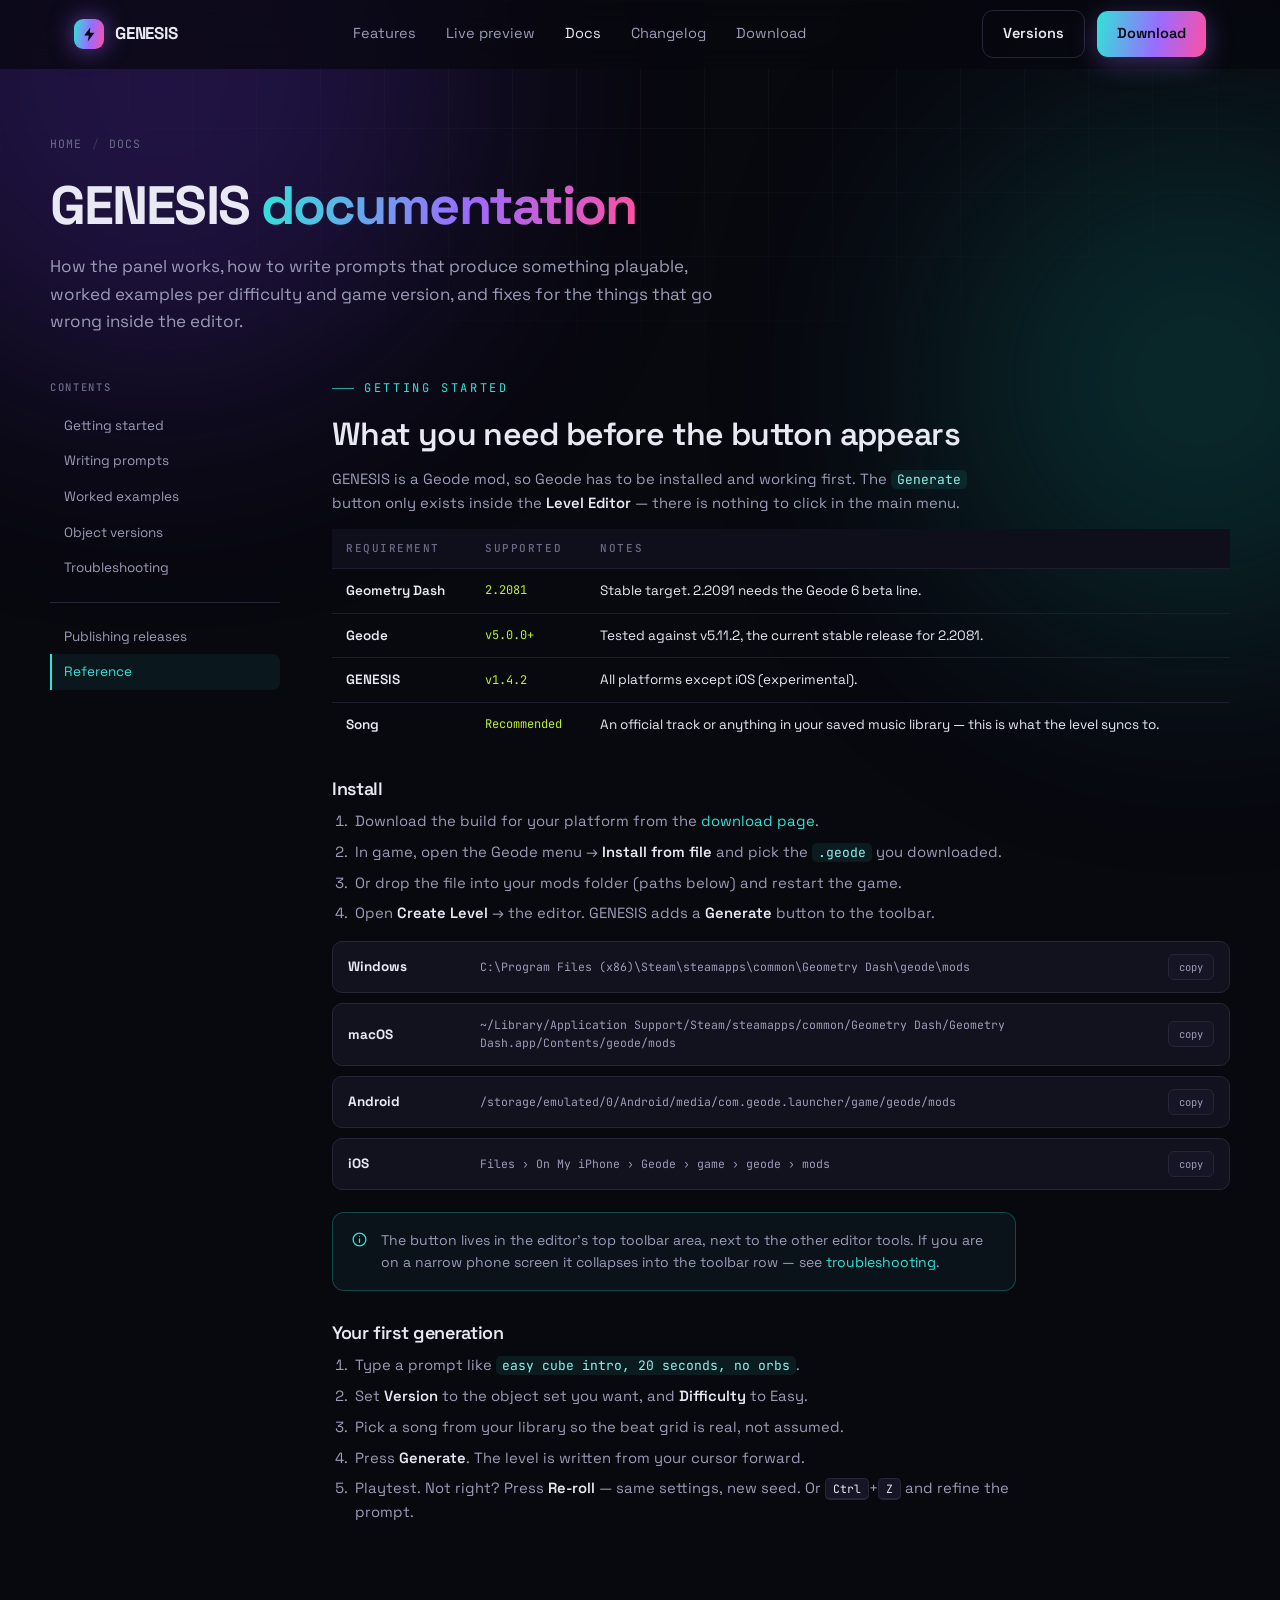
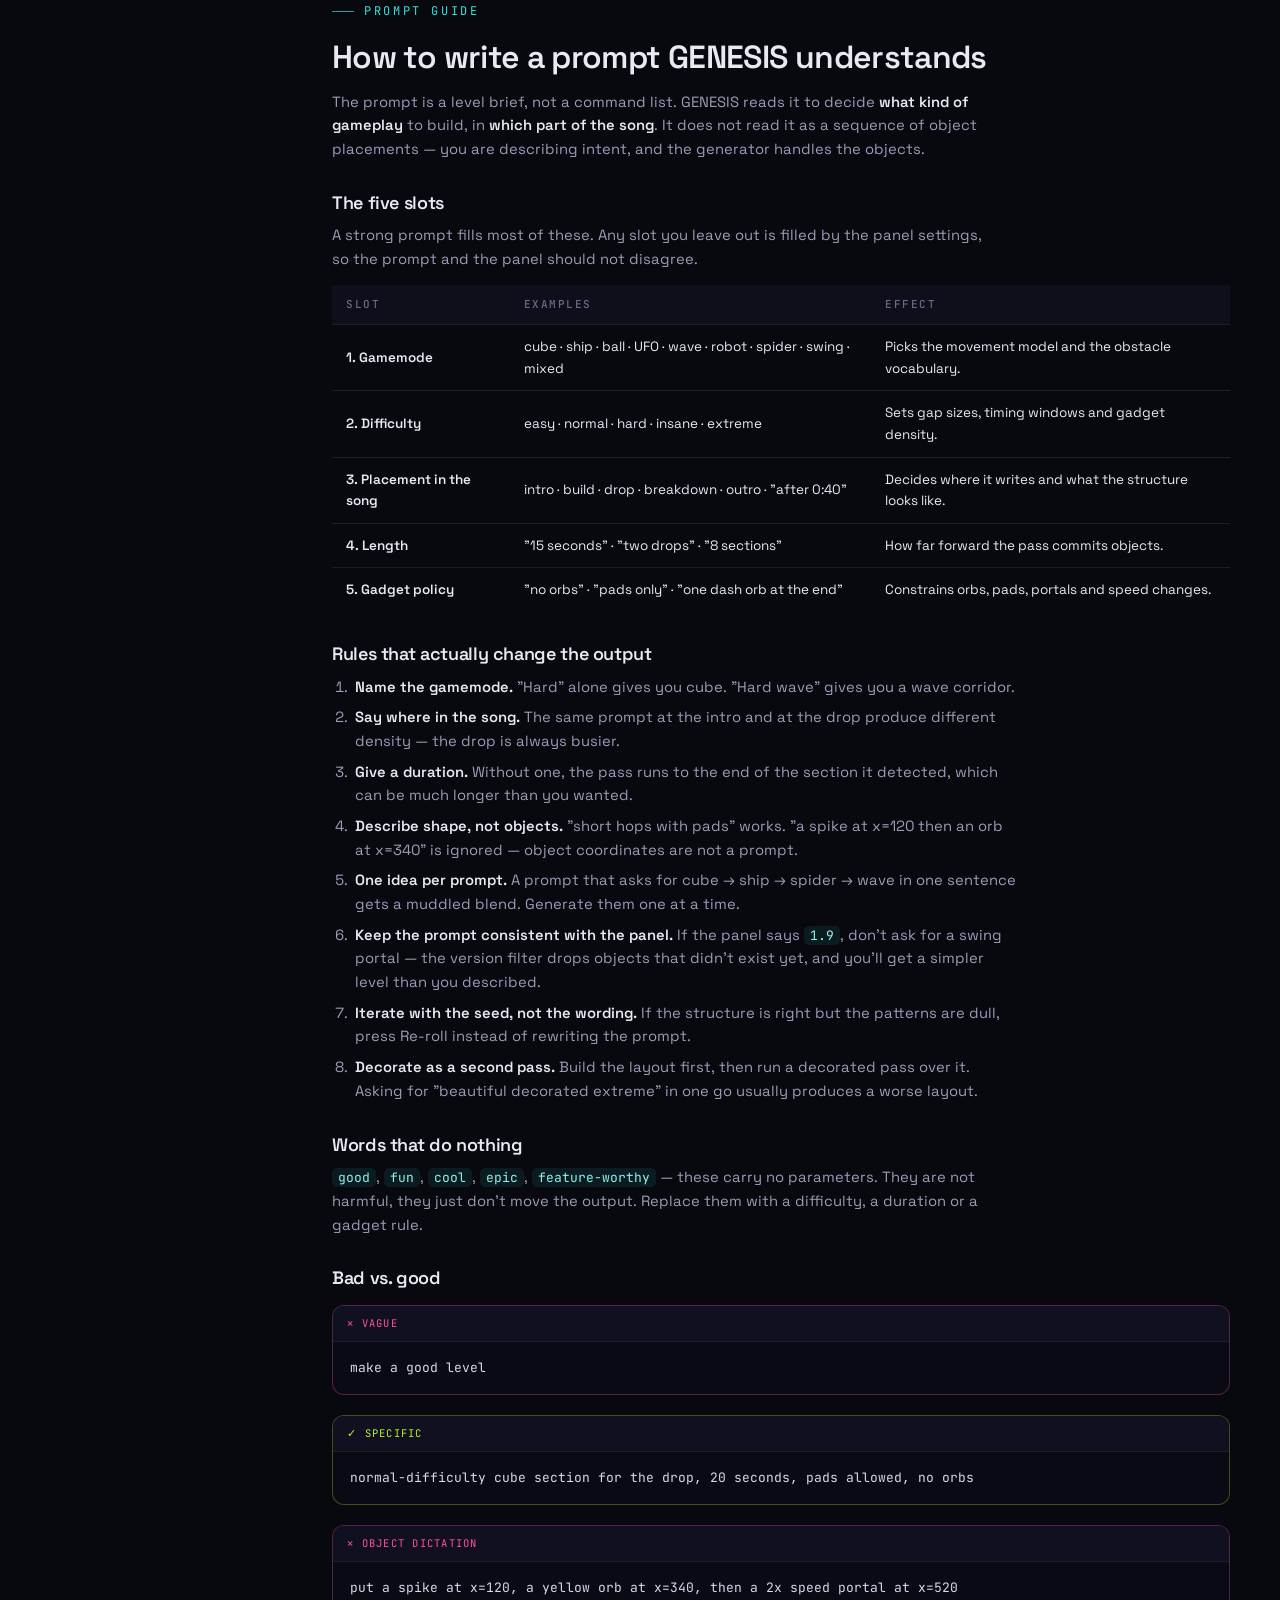
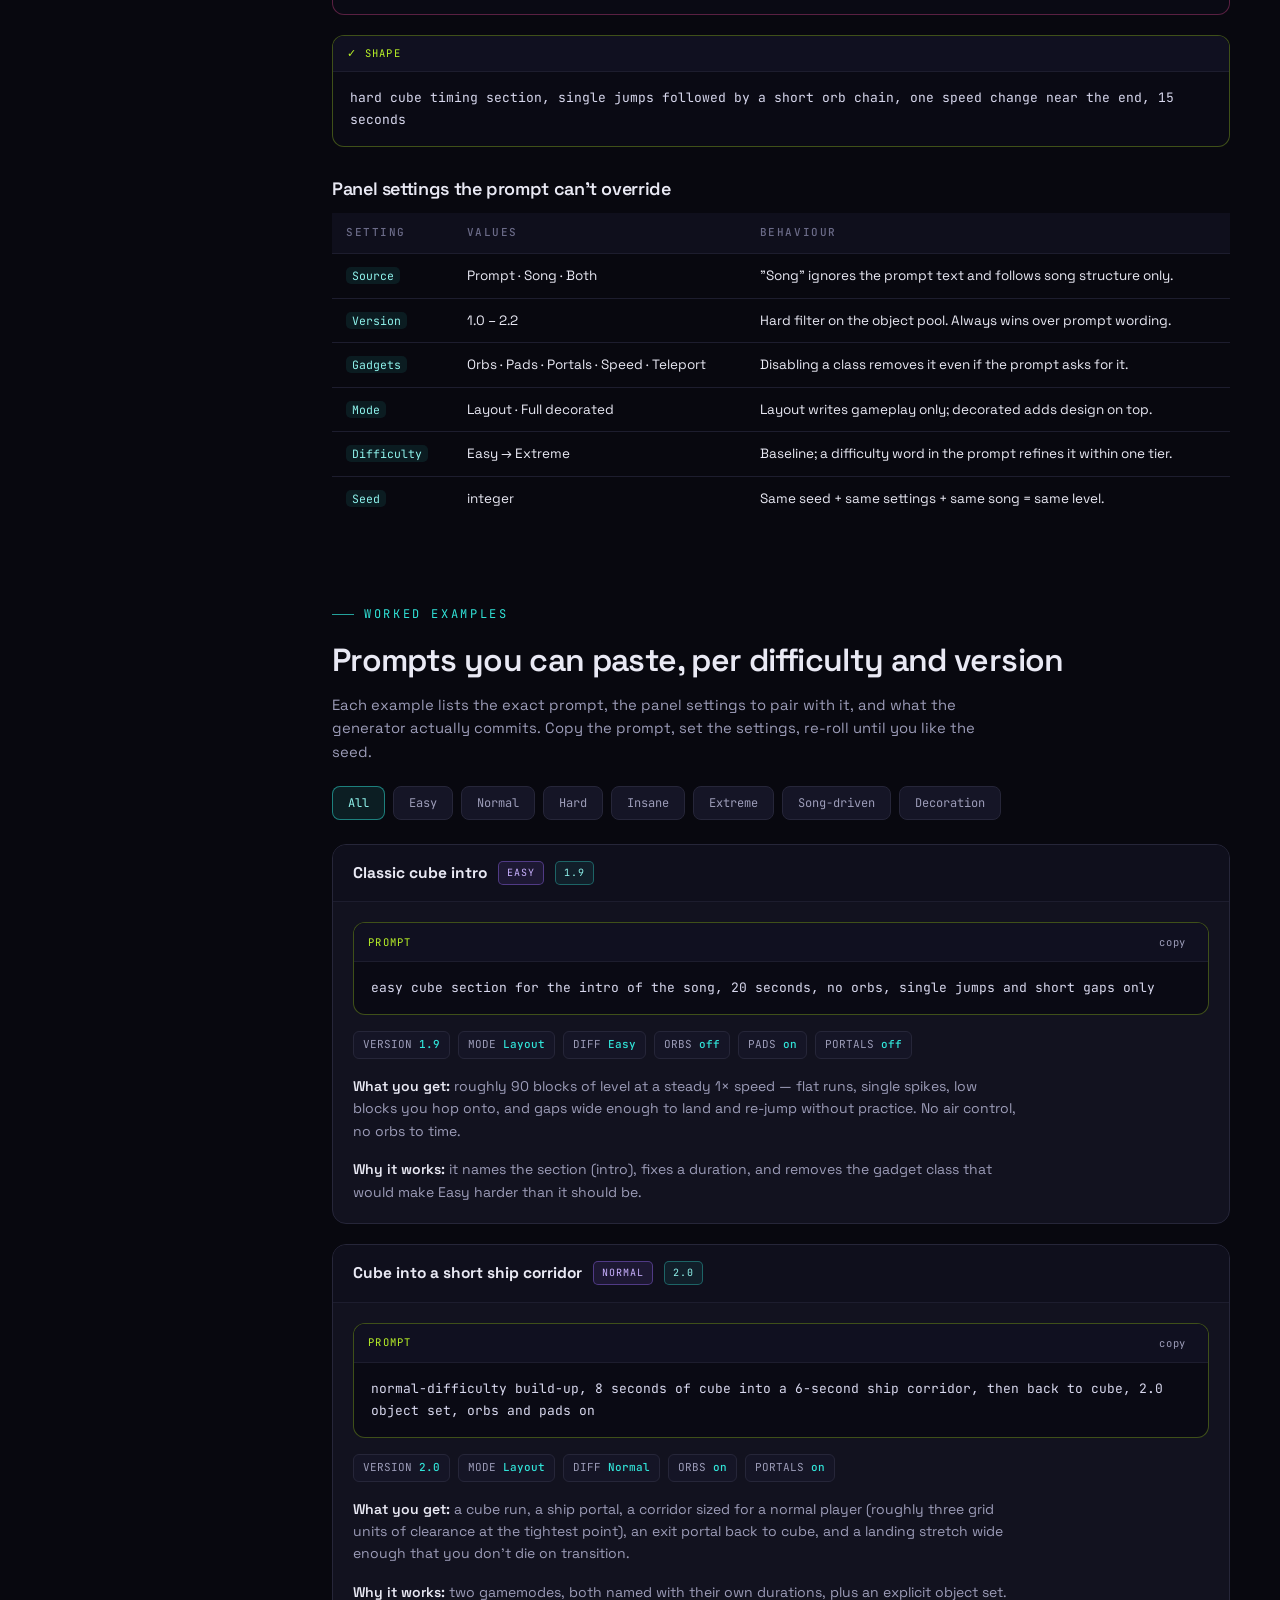
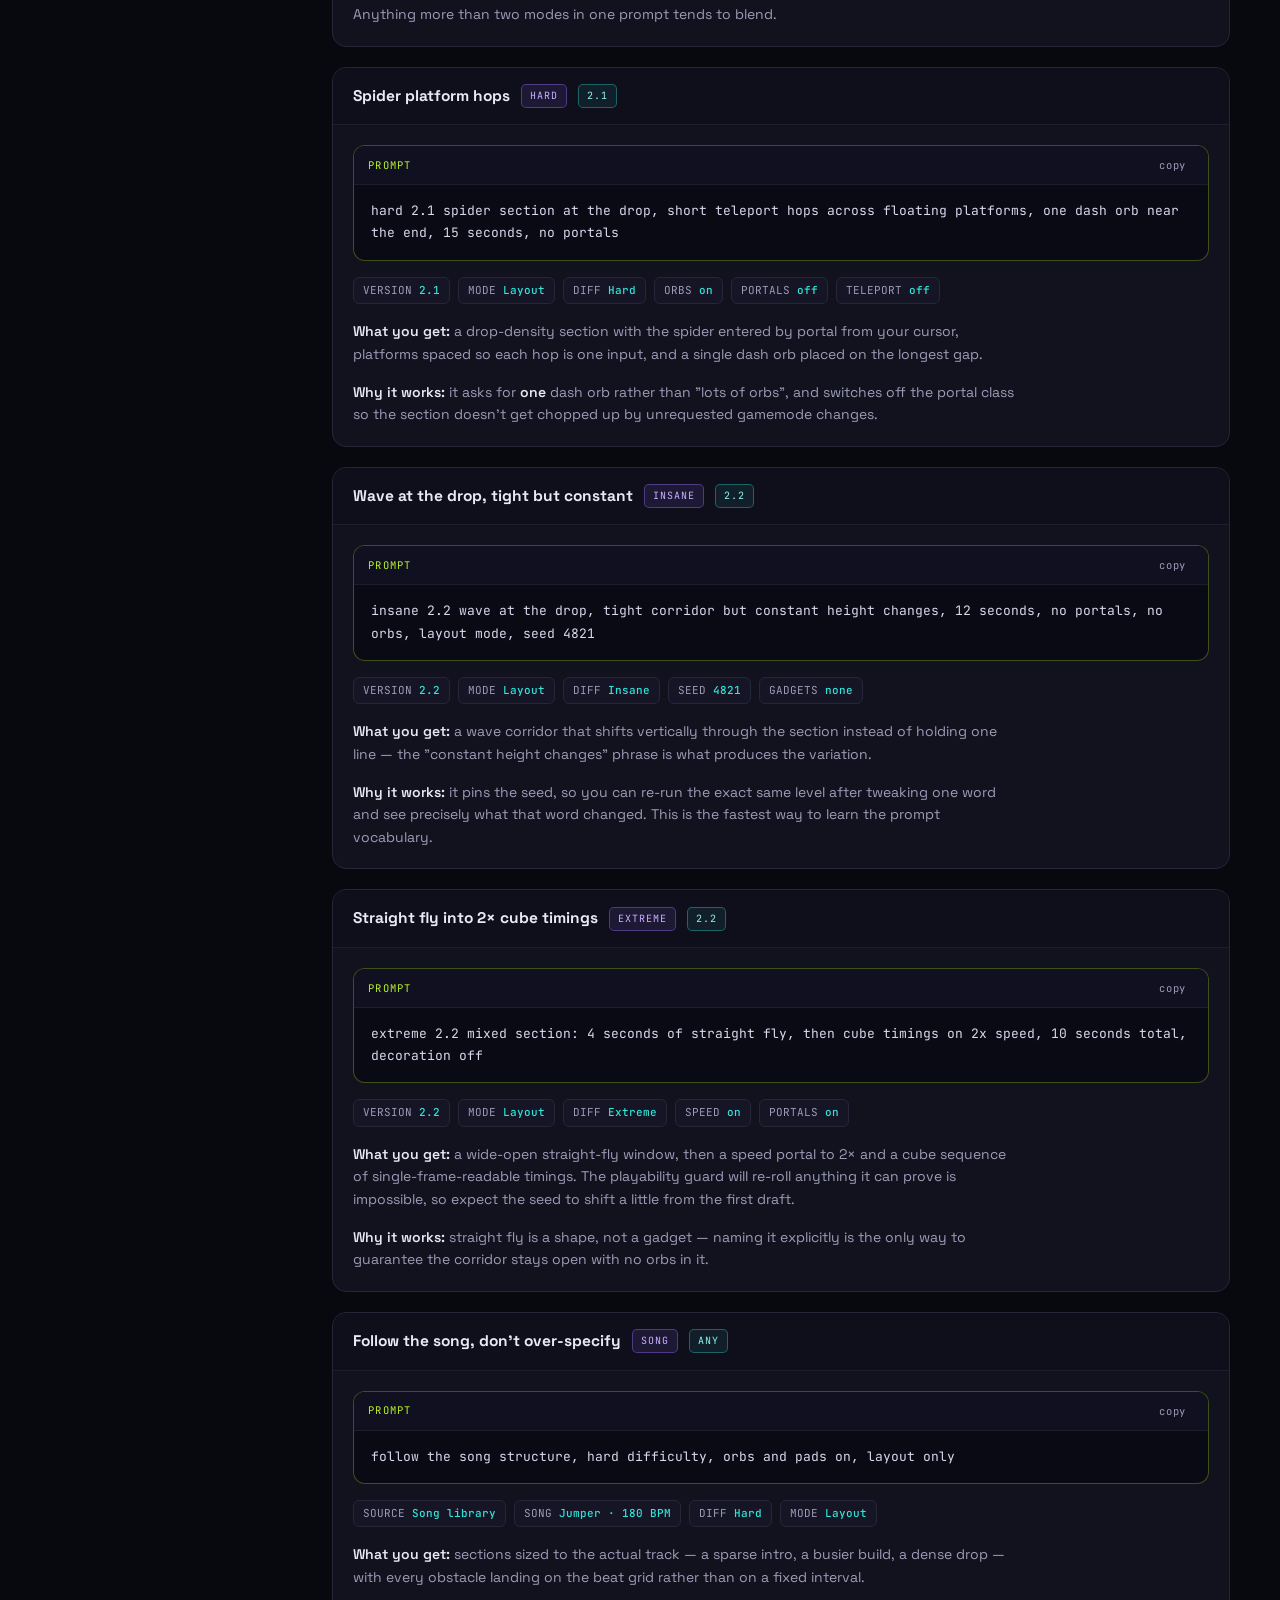
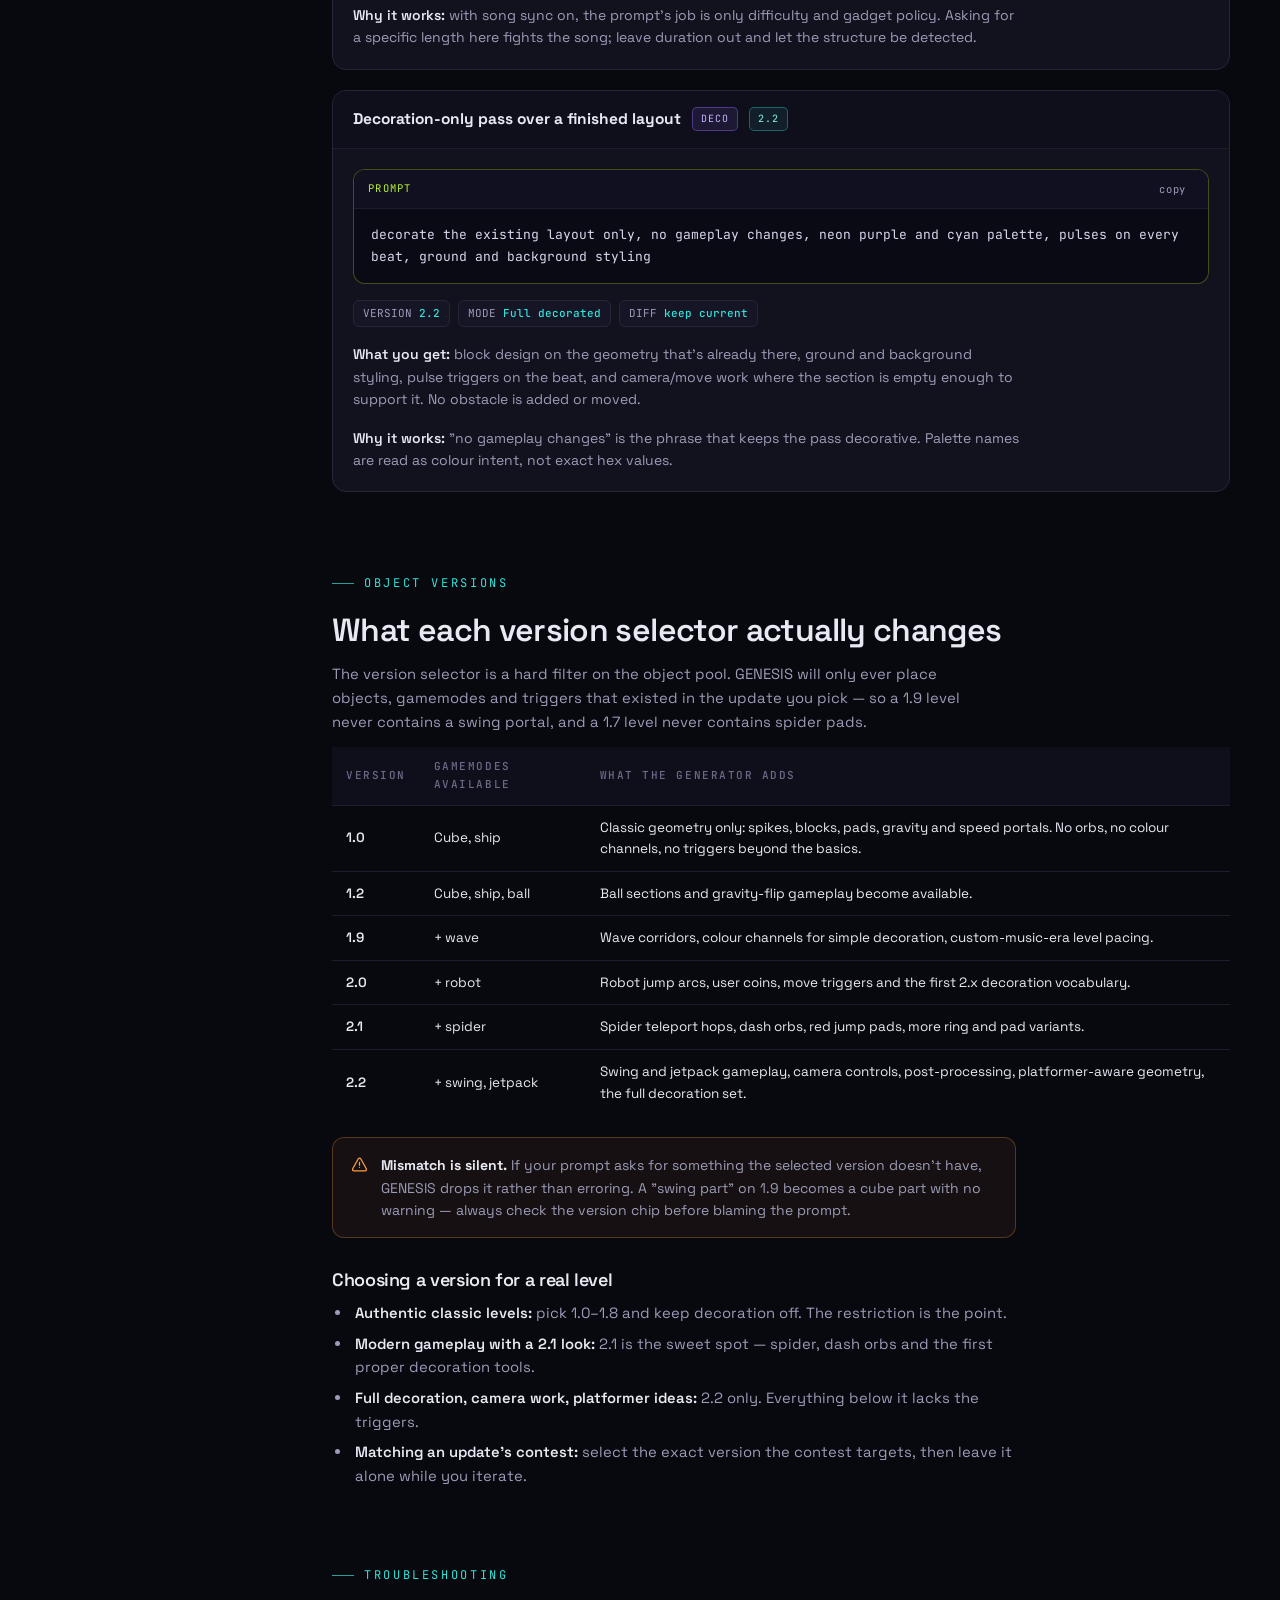
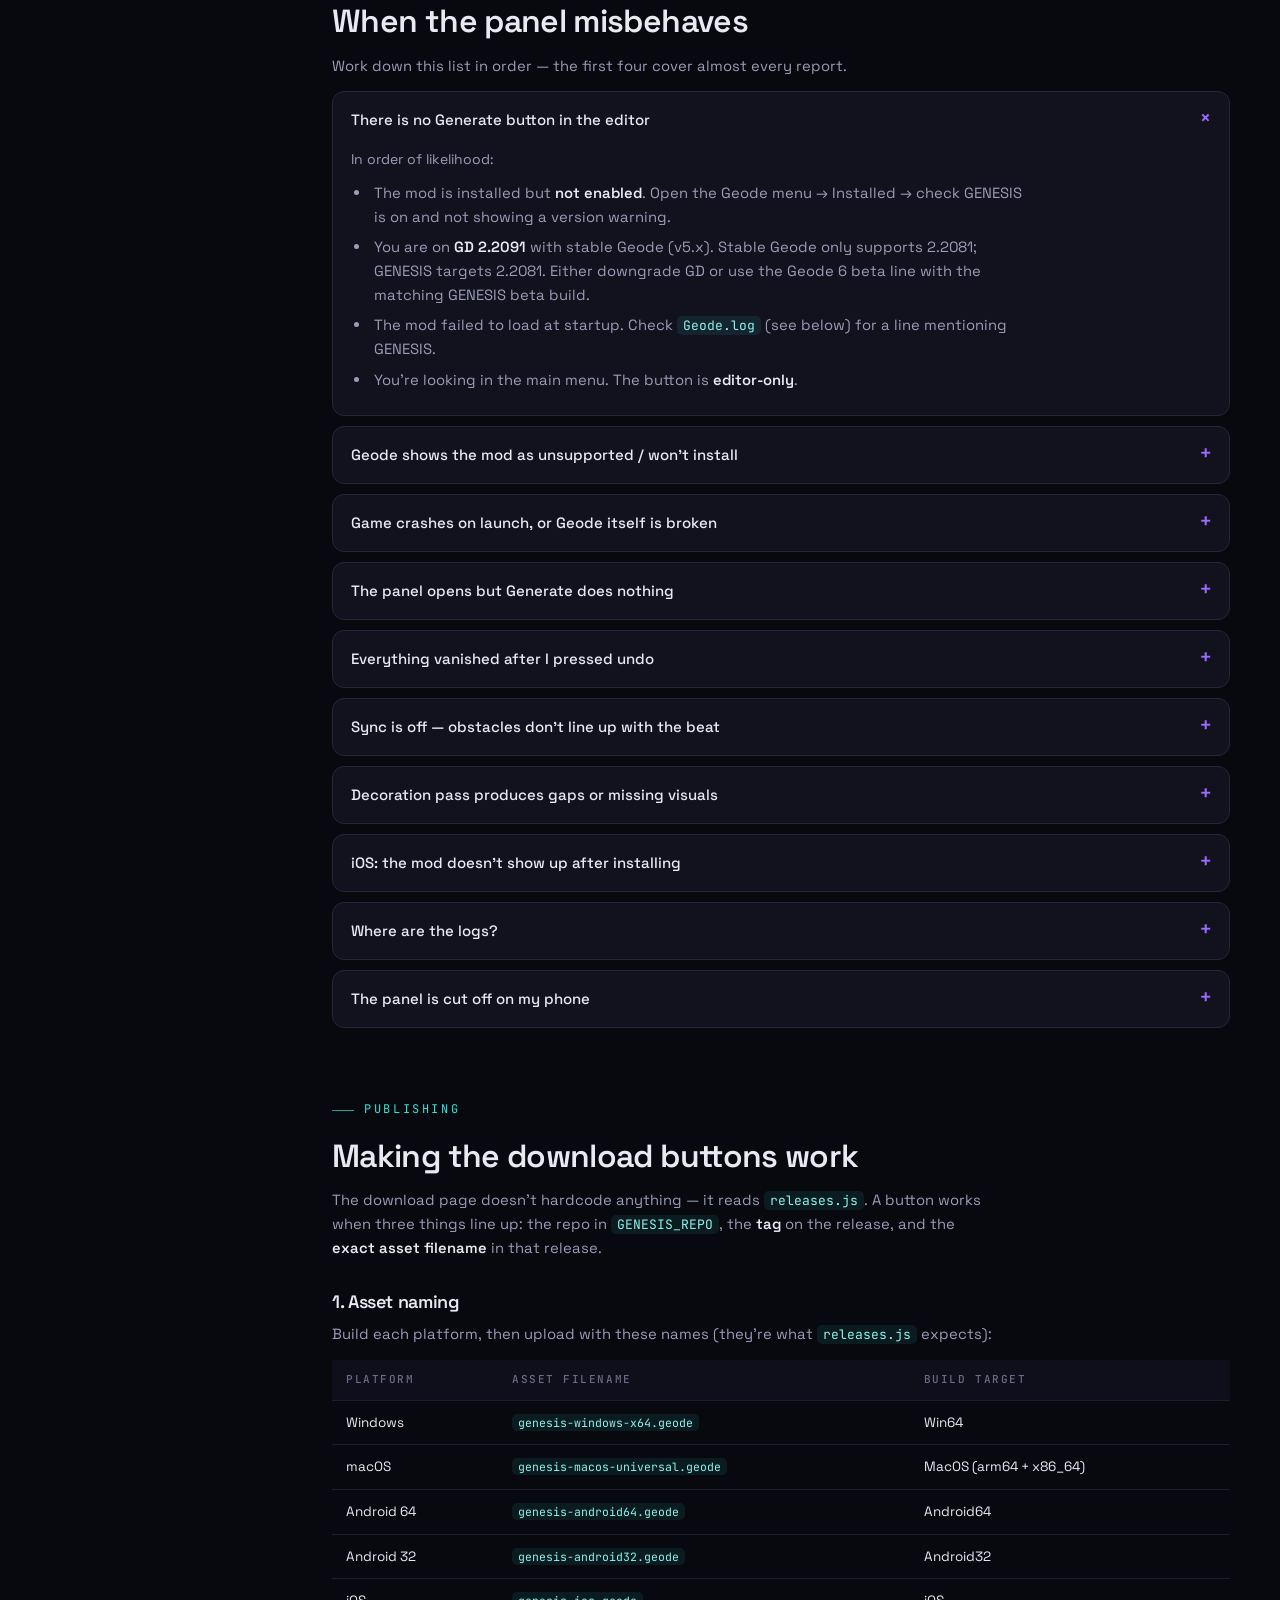
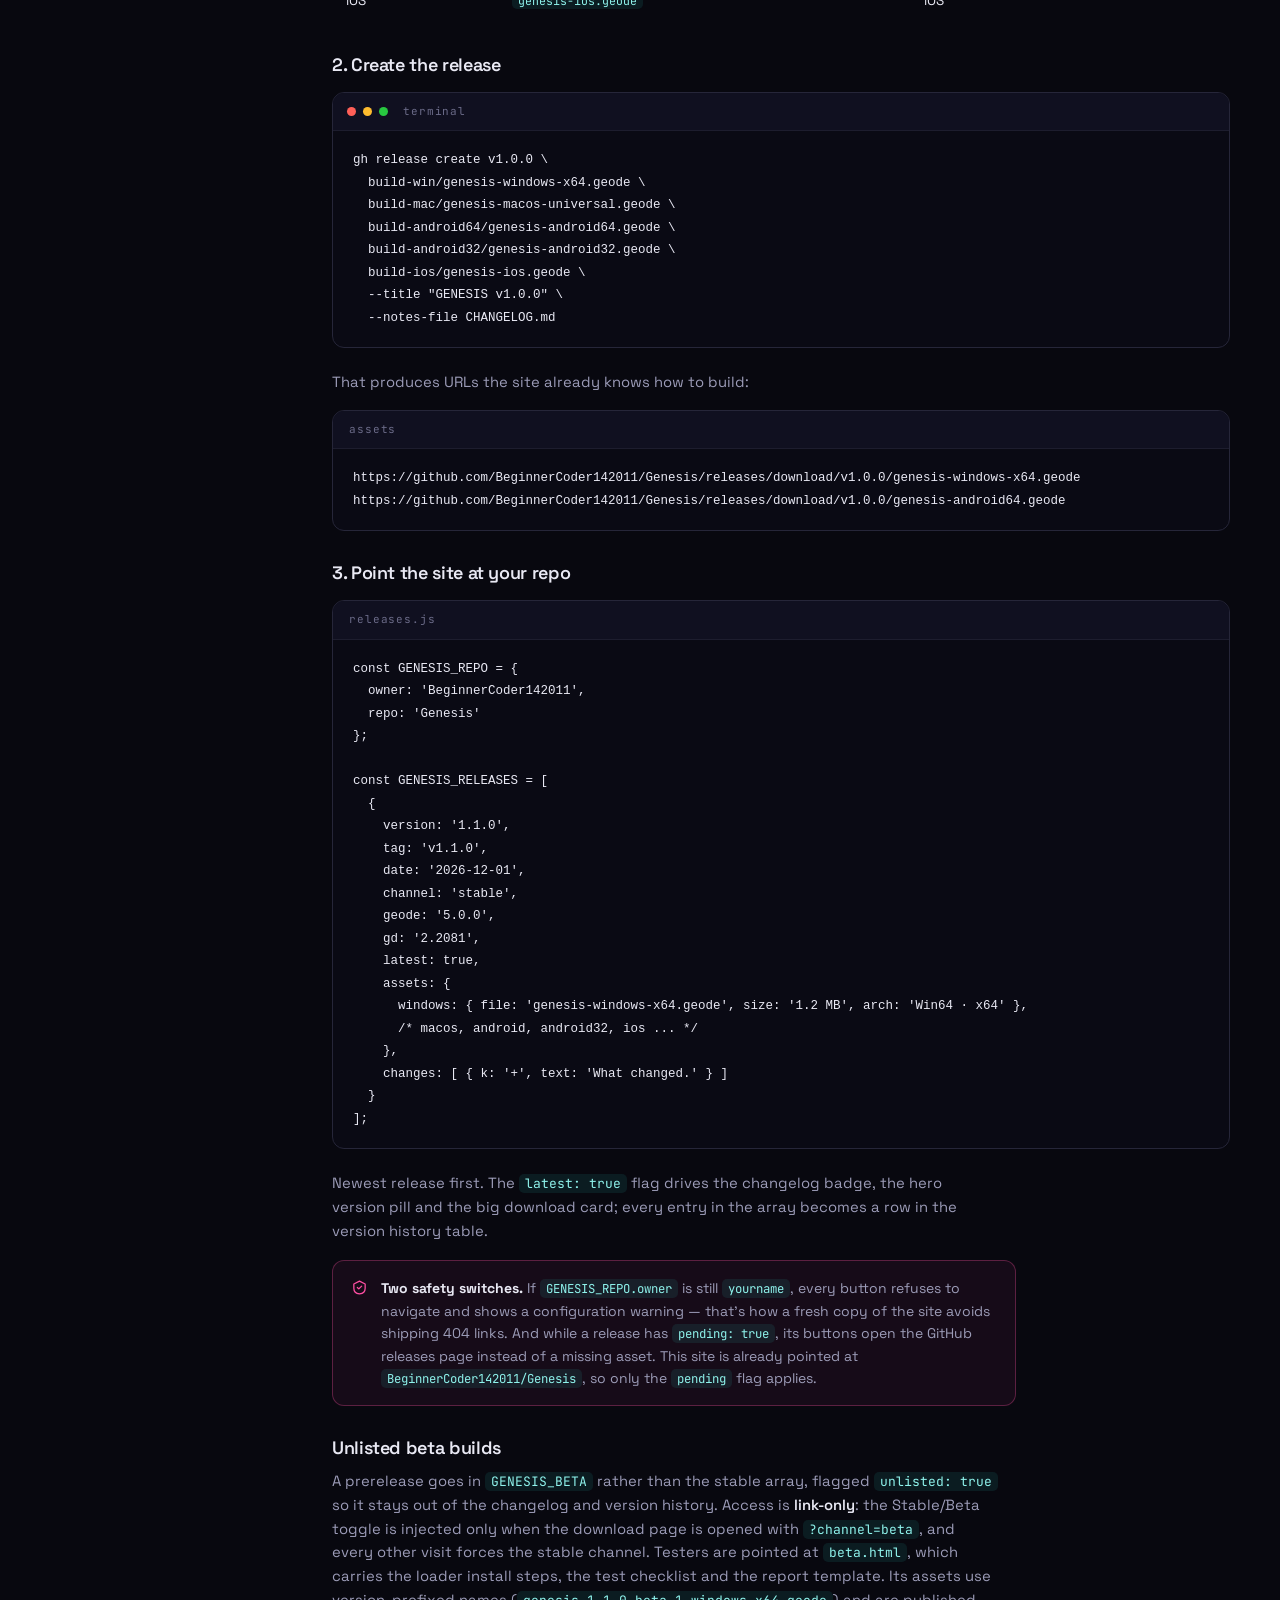
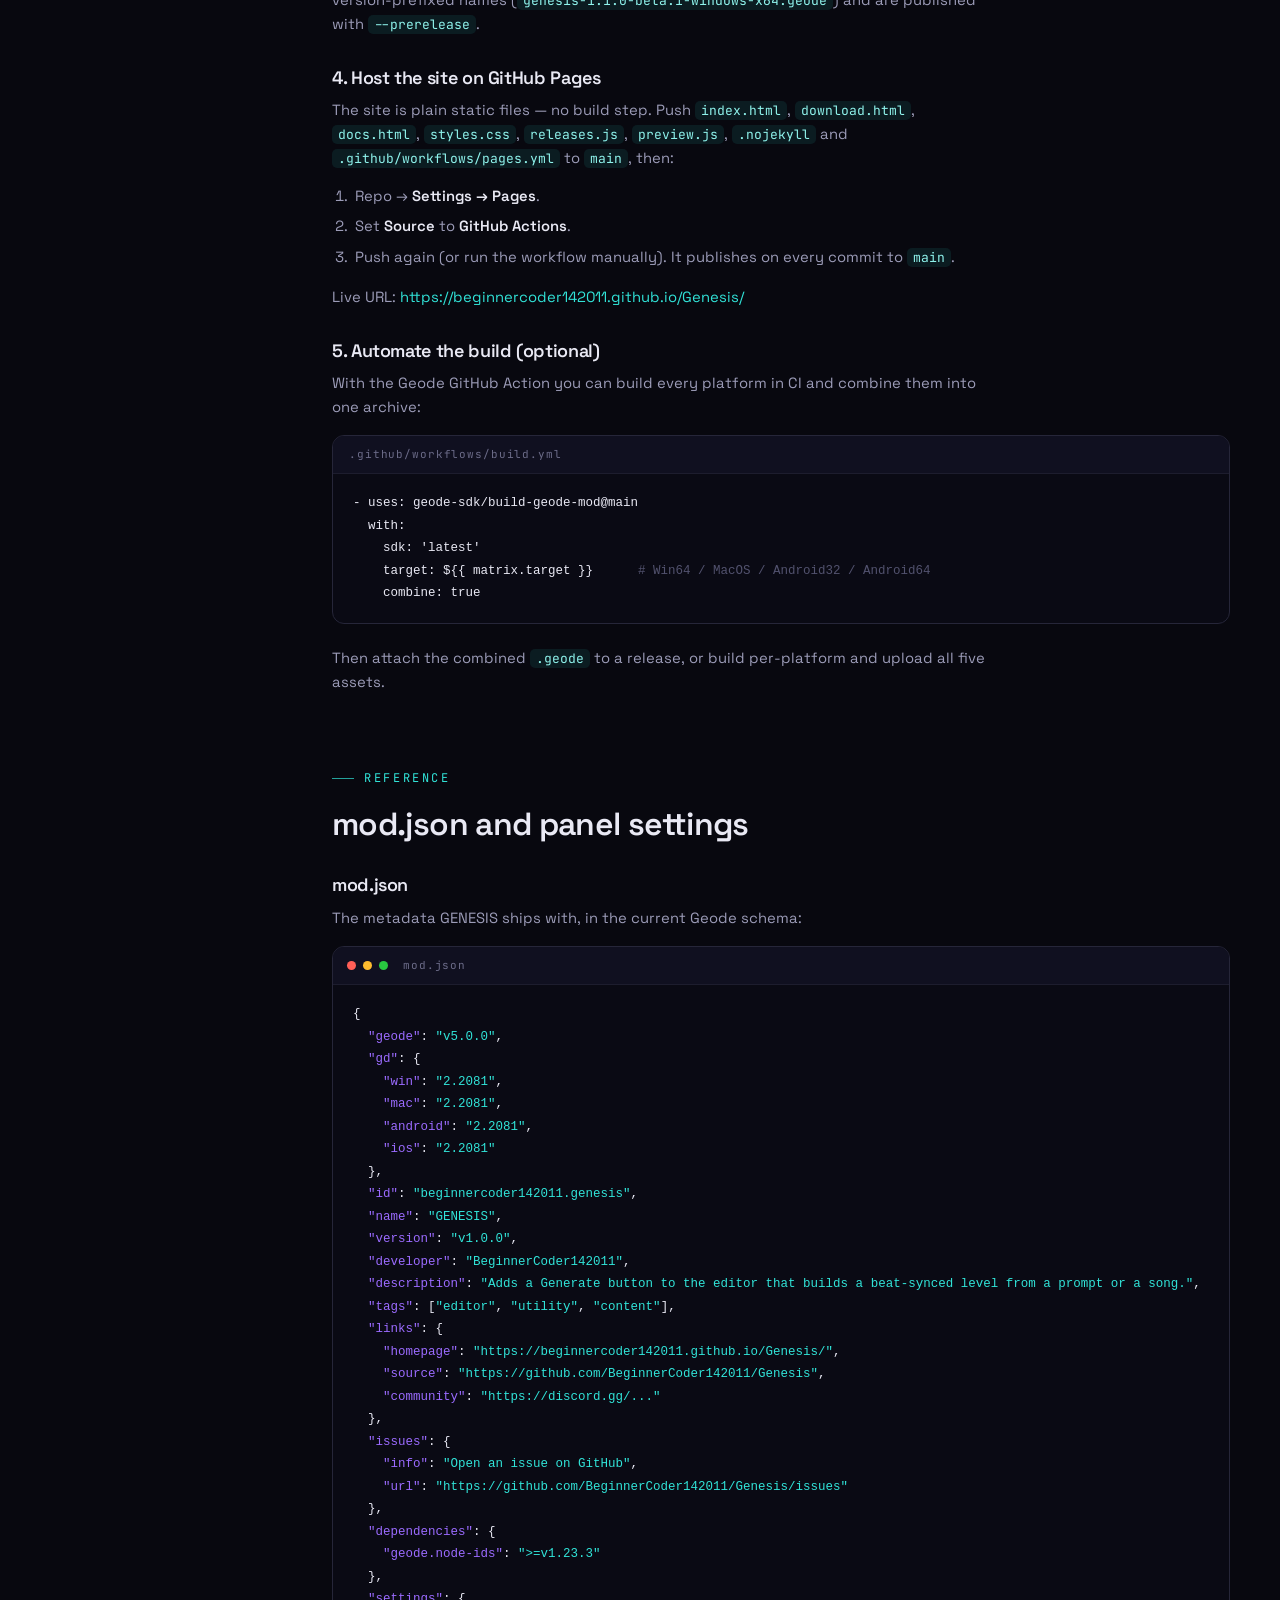
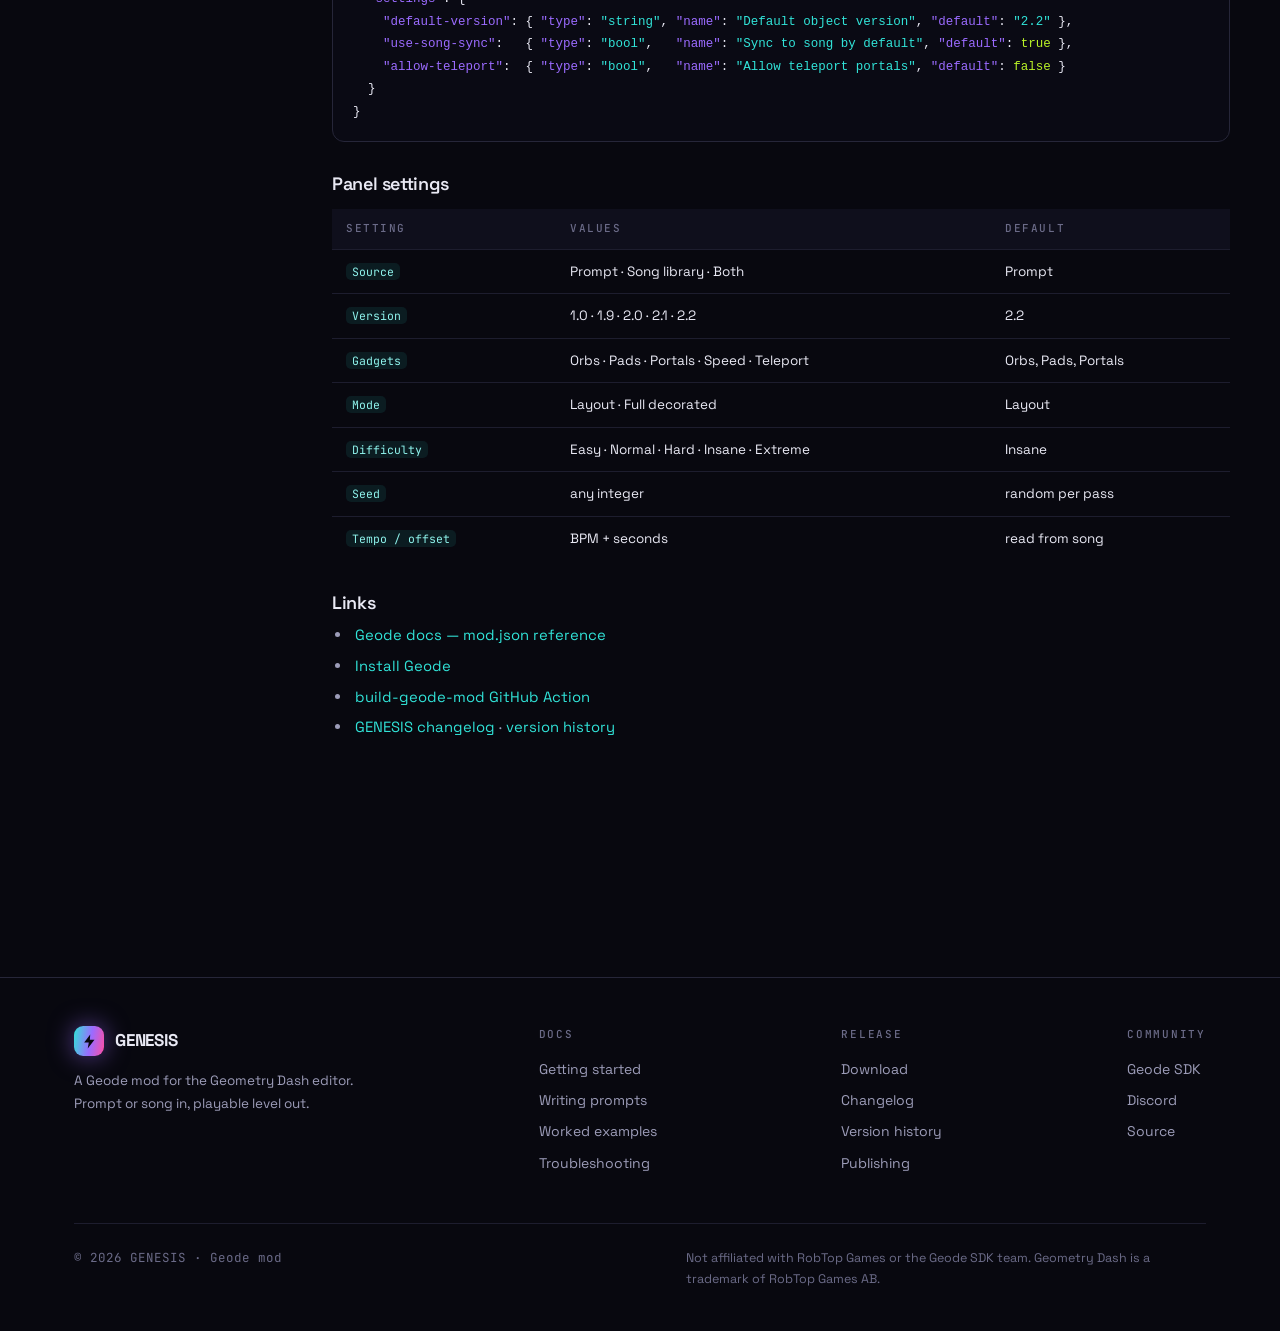
==== docs.html @ d1807381 "Add site: landing, download, docs, beta tester page" ====
<!DOCTYPE html>
<html lang="en">
<head>
<meta charset="UTF-8" />
<meta name="viewport" content="width=device-width, initial-scale=1.0" />
<title>GENESIS Docs — Prompt guide, examples &amp; troubleshooting</title>
<meta name="description" content="Documentation for GENESIS: how to write prompts that generate good Geometry Dash levels, worked examples per difficulty and game version, and troubleshooting for the in-editor panel." />
<link rel="preconnect" href="https://fonts.googleapis.com">
<link rel="preconnect" href="https://fonts.gstatic.com" crossorigin>
<link href="https://fonts.googleapis.com/css2?family=Space+Grotesk:wght@400;500;600;700&family=JetBrains+Mono:wght@400;500;700&display=swap" rel="stylesheet">
<link rel="stylesheet" href="styles.css">
</head>
<body>

<div class="bg-grid"></div>
<div class="glow a"></div>
<div class="glow b"></div>

<header id="site-header">
  <div class="wrap nav">
    <a href="index.html" class="brand">
      <span class="logo">
        <svg viewBox="0 0 24 24" fill="none"><path d="M13 2 4.5 13.5H11L9.5 22 19 9.5h-6.5L13 2Z" fill="#08080f"/></svg>
      </span>
      GENESIS
    </a>
    <nav class="nav-links">
      <a href="index.html#features">Features</a>
      <a href="index.html#preview">Live preview</a>
      <a href="docs.html" style="color:var(--txt)">Docs</a>
      <a href="download.html#changelog">Changelog</a>
      <a href="download.html">Download</a>
    </nav>
    <div class="nav-cta">
      <a class="btn ghost" href="download.html#history">Versions</a>
      <a class="btn primary" href="download.html">Download</a>
    </div>
  </div>
</header>

<section class="wrap page-hero" style="padding-bottom:0">
  <div class="crumbs"><a href="index.html">Home</a><span>/</span>Docs</div>
  <h1>GENESIS <span class="grad">documentation</span></h1>
  <p class="lead" style="margin-top:16px">
    How the panel works, how to write prompts that produce something playable, worked examples per
    difficulty and game version, and fixes for the things that go wrong inside the editor.
  </p>
</section>

<div class="wrap docs-wrap">
  <!-- ================= SIDEBAR ================= -->
  <aside class="docs-nav" id="docs-nav">
    <h5>Contents</h5>
    <a href="#getting-started" class="on">Getting started</a>
    <a href="#prompts">Writing prompts</a>
    <a href="#examples">Worked examples</a>
    <a href="#versions">Object versions</a>
    <a href="#troubleshooting">Troubleshooting</a>
    <div class="sep"></div>
    <a href="#releasing">Publishing releases</a>
    <a href="#reference">Reference</a>
  </aside>

  <!-- ================= CONTENT ================= -->
  <main class="doc">

    <!-- ---------- GETTING STARTED ---------- -->
    <section id="getting-started">
      <div class="eyebrow">Getting started</div>
      <h2>What you need before the button appears</h2>
      <p>
        GENESIS is a Geode mod, so Geode has to be installed and working first. The
        <code>Generate</code> button only exists inside the <b>Level Editor</b> — there is nothing to click
        in the main menu.
      </p>

      <table>
        <thead><tr><th>Requirement</th><th>Supported</th><th>Notes</th></tr></thead>
        <tbody>
          <tr><td><b>Geometry Dash</b></td><td class="ok">2.2081</td><td>Stable target. 2.2091 needs the Geode 6 beta line.</td></tr>
          <tr><td><b>Geode</b></td><td class="ok">v5.0.0+</td><td>Tested against v5.11.2, the current stable release for 2.2081.</td></tr>
          <tr><td><b>GENESIS</b></td><td class="ok">v1.4.2</td><td>All platforms except iOS (experimental).</td></tr>
          <tr><td><b>Song</b></td><td class="ok">Recommended</td><td>An official track or anything in your saved music library — this is what the level syncs to.</td></tr>
        </tbody>
      </table>

      <h3>Install</h3>
      <ol>
        <li>Download the build for your platform from the <a href="download.html">download page</a>.</li>
        <li>In game, open the Geode menu → <b>Install from file</b> and pick the <code>.geode</code> you downloaded.</li>
        <li>Or drop the file into your mods folder (paths below) and restart the game.</li>
        <li>Open <b>Create Level</b> → the editor. GENESIS adds a <b>Generate</b> button to the toolbar.</li>
      </ol>

      <div class="paths">
        <div class="path-row">
          <b>Windows</b>
          <code>C:\Program Files (x86)\Steam\steamapps\common\Geometry Dash\geode\mods</code>
          <button data-copy="C:\Program Files (x86)\Steam\steamapps\common\Geometry Dash\geode\mods">copy</button>
        </div>
        <div class="path-row">
          <b>macOS</b>
          <code>~/Library/Application Support/Steam/steamapps/common/Geometry Dash/Geometry Dash.app/Contents/geode/mods</code>
          <button data-copy="~/Library/Application Support/Steam/steamapps/common/Geometry Dash/Geometry Dash.app/Contents/geode/mods">copy</button>
        </div>
        <div class="path-row">
          <b>Android</b>
          <code>/storage/emulated/0/Android/media/com.geode.launcher/game/geode/mods</code>
          <button data-copy="/storage/emulated/0/Android/media/com.geode.launcher/game/geode/mods">copy</button>
        </div>
        <div class="path-row">
          <b>iOS</b>
          <code>Files › On My iPhone › Geode › game › geode › mods</code>
          <button data-copy="Files > On My iPhone > Geode > game > geode > mods">copy</button>
        </div>
      </div>

      <div class="callout">
        <svg viewBox="0 0 24 24"><circle cx="12" cy="12" r="9"/><path d="M12 11v5m0-8.5h.01"/></svg>
        <div>The button lives in the editor's top toolbar area, next to the other editor tools. If you are on a
        narrow phone screen it collapses into the toolbar row — see
        <a href="#troubleshooting">troubleshooting</a>.</div>
      </div>

      <h3>Your first generation</h3>
      <ol>
        <li>Type a prompt like <code>easy cube intro, 20 seconds, no orbs</code>.</li>
        <li>Set <b>Version</b> to the object set you want, and <b>Difficulty</b> to Easy.</li>
        <li>Pick a song from your library so the beat grid is real, not assumed.</li>
        <li>Press <b>Generate</b>. The level is written from your cursor forward.</li>
        <li>Playtest. Not right? Press <b>Re-roll</b> — same settings, new seed. Or <kbd>Ctrl</kbd>+<kbd>Z</kbd> and refine the prompt.</li>
      </ol>
    </section>

    <!-- ---------- PROMPTS ---------- -->
    <section id="prompts">
      <div class="eyebrow">Prompt guide</div>
      <h2>How to write a prompt GENESIS understands</h2>
      <p>
        The prompt is a level brief, not a command list. GENESIS reads it to decide <b>what kind of
        gameplay</b> to build, in <b>which part of the song</b>. It does not read it as a sequence of
        object placements — you are describing intent, and the generator handles the objects.
      </p>

      <h3>The five slots</h3>
      <p>A strong prompt fills most of these. Any slot you leave out is filled by the panel settings, so the
      prompt and the panel should not disagree.</p>
      <table>
        <thead><tr><th>Slot</th><th>Examples</th><th>Effect</th></tr></thead>
        <tbody>
          <tr><td><b>1. Gamemode</b></td><td>cube · ship · ball · UFO · wave · robot · spider · swing · mixed</td><td>Picks the movement model and the obstacle vocabulary.</td></tr>
          <tr><td><b>2. Difficulty</b></td><td>easy · normal · hard · insane · extreme</td><td>Sets gap sizes, timing windows and gadget density.</td></tr>
          <tr><td><b>3. Placement in the song</b></td><td>intro · build · drop · breakdown · outro · "after 0:40"</td><td>Decides where it writes and what the structure looks like.</td></tr>
          <tr><td><b>4. Length</b></td><td>"15 seconds" · "two drops" · "8 sections"</td><td>How far forward the pass commits objects.</td></tr>
          <tr><td><b>5. Gadget policy</b></td><td>"no orbs" · "pads only" · "one dash orb at the end"</td><td>Constrains orbs, pads, portals and speed changes.</td></tr>
        </tbody>
      </table>

      <h3>Rules that actually change the output</h3>
      <ol>
        <li><b>Name the gamemode.</b> "Hard" alone gives you cube. "Hard wave" gives you a wave corridor.</li>
        <li><b>Say where in the song.</b> The same prompt at the intro and at the drop produce different density — the drop is always busier.</li>
        <li><b>Give a duration.</b> Without one, the pass runs to the end of the section it detected, which can be much longer than you wanted.</li>
        <li><b>Describe shape, not objects.</b> "short hops with pads" works. "a spike at x=120 then an orb at x=340" is ignored — object coordinates are not a prompt.</li>
        <li><b>One idea per prompt.</b> A prompt that asks for cube → ship → spider → wave in one sentence gets a muddled blend. Generate them one at a time.</li>
        <li><b>Keep the prompt consistent with the panel.</b> If the panel says <code>1.9</code>, don't ask for a swing portal — the version filter drops objects that didn't exist yet, and you'll get a simpler level than you described.</li>
        <li><b>Iterate with the seed, not the wording.</b> If the structure is right but the patterns are dull, press Re-roll instead of rewriting the prompt.</li>
        <li><b>Decorate as a second pass.</b> Build the layout first, then run a decorated pass over it. Asking for "beautiful decorated extreme" in one go usually produces a worse layout.</li>
      </ol>

      <h3>Words that do nothing</h3>
      <p>
        <code>good</code>, <code>fun</code>, <code>cool</code>, <code>epic</code>, <code>feature-worthy</code> —
        these carry no parameters. They are not harmful, they just don't move the output. Replace them with a
        difficulty, a duration or a gadget rule.
      </p>

      <h3>Bad vs. good</h3>
      <div class="prompt-card bad">
        <div class="pc-bar">✕ vague</div>
        <pre>make a good level</pre>
      </div>
      <div class="prompt-card good">
        <div class="pc-bar">✓ specific</div>
        <pre>normal-difficulty cube section for the drop, 20 seconds, pads allowed, no orbs</pre>
      </div>

      <div class="prompt-card bad">
        <div class="pc-bar">✕ object dictation</div>
        <pre>put a spike at x=120, a yellow orb at x=340, then a 2x speed portal at x=520</pre>
      </div>
      <div class="prompt-card good">
        <div class="pc-bar">✓ shape</div>
        <pre>hard cube timing section, single jumps followed by a short orb chain, one speed change near the end, 15 seconds</pre>
      </div>

      <h3>Panel settings the prompt can't override</h3>
      <table>
        <thead><tr><th>Setting</th><th>Values</th><th>Behaviour</th></tr></thead>
        <tbody>
          <tr><td><code>Source</code></td><td>Prompt · Song · Both</td><td>"Song" ignores the prompt text and follows song structure only.</td></tr>
          <tr><td><code>Version</code></td><td>1.0 – 2.2</td><td>Hard filter on the object pool. Always wins over prompt wording.</td></tr>
          <tr><td><code>Gadgets</code></td><td>Orbs · Pads · Portals · Speed · Teleport</td><td>Disabling a class removes it even if the prompt asks for it.</td></tr>
          <tr><td><code>Mode</code></td><td>Layout · Full decorated</td><td>Layout writes gameplay only; decorated adds design on top.</td></tr>
          <tr><td><code>Difficulty</code></td><td>Easy → Extreme</td><td>Baseline; a difficulty word in the prompt refines it within one tier.</td></tr>
          <tr><td><code>Seed</code></td><td>integer</td><td>Same seed + same settings + same song = same level.</td></tr>
        </tbody>
      </table>
    </section>

    <!-- ---------- EXAMPLES ---------- -->
    <section id="examples">
      <div class="eyebrow">Worked examples</div>
      <h2>Prompts you can paste, per difficulty and version</h2>
      <p>
        Each example lists the exact prompt, the panel settings to pair with it, and what the generator
        actually commits. Copy the prompt, set the settings, re-roll until you like the seed.
      </p>

      <div class="tabs" id="ex-tabs">
        <button class="on" data-filter="all">All</button>
        <button data-filter="Easy">Easy</button>
        <button data-filter="Normal">Normal</button>
        <button data-filter="Hard">Hard</button>
        <button data-filter="Insane">Insane</button>
        <button data-filter="Extreme">Extreme</button>
        <button data-filter="Song">Song-driven</button>
        <button data-filter="Deco">Decoration</button>
      </div>

      <!-- Easy -->
      <article class="ex show" data-diff="Easy">
        <div class="ex-head">
          <h4>Classic cube intro</h4>
          <span class="ex-pill diff">Easy</span><span class="ex-pill ver">1.9</span>
        </div>
        <div class="ex-body">
          <div class="prompt-card good" style="margin:0">
            <div class="pc-bar">prompt<button class="pc-copy">copy</button></div>
            <pre>easy cube section for the intro of the song, 20 seconds, no orbs, single jumps and short gaps only</pre>
          </div>
          <div class="ex-settings">
            <span>VERSION <b>1.9</b></span><span>MODE <b>Layout</b></span><span>DIFF <b>Easy</b></span>
            <span>ORBS <b>off</b></span><span>PADS <b>on</b></span><span>PORTALS <b>off</b></span>
          </div>
          <p><b>What you get:</b> roughly 90 blocks of level at a steady 1× speed — flat runs, single
          spikes, low blocks you hop onto, and gaps wide enough to land and re-jump without practice.
          No air control, no orbs to time.</p>
          <p><b>Why it works:</b> it names the section (intro), fixes a duration, and removes the gadget class
          that would make Easy harder than it should be.</p>
        </div>
      </article>

      <!-- Normal -->
      <article class="ex show" data-diff="Normal">
        <div class="ex-head">
          <h4>Cube into a short ship corridor</h4>
          <span class="ex-pill diff">Normal</span><span class="ex-pill ver">2.0</span>
        </div>
        <div class="ex-body">
          <div class="prompt-card good" style="margin:0">
            <div class="pc-bar">prompt<button class="pc-copy">copy</button></div>
            <pre>normal-difficulty build-up, 8 seconds of cube into a 6-second ship corridor, then back to cube, 2.0 object set, orbs and pads on</pre>
          </div>
          <div class="ex-settings">
            <span>VERSION <b>2.0</b></span><span>MODE <b>Layout</b></span><span>DIFF <b>Normal</b></span>
            <span>ORBS <b>on</b></span><span>PORTALS <b>on</b></span>
          </div>
          <p><b>What you get:</b> a cube run, a ship portal, a corridor sized for a normal player (roughly
          three grid units of clearance at the tightest point), an exit portal back to cube, and a landing
          stretch wide enough that you don't die on transition.</p>
          <p><b>Why it works:</b> two gamemodes, both named with their own durations, plus an explicit object
          set. Anything more than two modes in one prompt tends to blend.</p>
        </div>
      </article>

      <!-- Hard -->
      <article class="ex show" data-diff="Hard">
        <div class="ex-head">
          <h4>Spider platform hops</h4>
          <span class="ex-pill diff">Hard</span><span class="ex-pill ver">2.1</span>
        </div>
        <div class="ex-body">
          <div class="prompt-card good" style="margin:0">
            <div class="pc-bar">prompt<button class="pc-copy">copy</button></div>
            <pre>hard 2.1 spider section at the drop, short teleport hops across floating platforms, one dash orb near the end, 15 seconds, no portals</pre>
          </div>
          <div class="ex-settings">
            <span>VERSION <b>2.1</b></span><span>MODE <b>Layout</b></span><span>DIFF <b>Hard</b></span>
            <span>ORBS <b>on</b></span><span>PORTALS <b>off</b></span><span>TELEPORT <b>off</b></span>
          </div>
          <p><b>What you get:</b> a drop-density section with the spider entered by portal from your cursor,
          platforms spaced so each hop is one input, and a single dash orb placed on the longest gap.</p>
          <p><b>Why it works:</b> it asks for <b>one</b> dash orb rather than "lots of orbs", and switches off
          the portal class so the section doesn't get chopped up by unrequested gamemode changes.</p>
        </div>
      </article>

      <!-- Insane -->
      <article class="ex show" data-diff="Insane">
        <div class="ex-head">
          <h4>Wave at the drop, tight but constant</h4>
          <span class="ex-pill diff">Insane</span><span class="ex-pill ver">2.2</span>
        </div>
        <div class="ex-body">
          <div class="prompt-card good" style="margin:0">
            <div class="pc-bar">prompt<button class="pc-copy">copy</button></div>
            <pre>insane 2.2 wave at the drop, tight corridor but constant height changes, 12 seconds, no portals, no orbs, layout mode, seed 4821</pre>
          </div>
          <div class="ex-settings">
            <span>VERSION <b>2.2</b></span><span>MODE <b>Layout</b></span><span>DIFF <b>Insane</b></span>
            <span>SEED <b>4821</b></span><span>GADGETS <b>none</b></span>
          </div>
          <p><b>What you get:</b> a wave corridor that shifts vertically through the section instead of
          holding one line — the "constant height changes" phrase is what produces the variation.</p>
          <p><b>Why it works:</b> it pins the seed, so you can re-run the exact same level after tweaking
          one word and see precisely what that word changed. This is the fastest way to learn the prompt
          vocabulary.</p>
        </div>
      </article>

      <!-- Extreme -->
      <article class="ex show" data-diff="Extreme">
        <div class="ex-head">
          <h4>Straight fly into 2× cube timings</h4>
          <span class="ex-pill diff">Extreme</span><span class="ex-pill ver">2.2</span>
        </div>
        <div class="ex-body">
          <div class="prompt-card good" style="margin:0">
            <div class="pc-bar">prompt<button class="pc-copy">copy</button></div>
            <pre>extreme 2.2 mixed section: 4 seconds of straight fly, then cube timings on 2x speed, 10 seconds total, decoration off</pre>
          </div>
          <div class="ex-settings">
            <span>VERSION <b>2.2</b></span><span>MODE <b>Layout</b></span><span>DIFF <b>Extreme</b></span>
            <span>SPEED <b>on</b></span><span>PORTALS <b>on</b></span>
          </div>
          <p><b>What you get:</b> a wide-open straight-fly window, then a speed portal to 2× and a cube
          sequence of single-frame-readable timings. The playability guard will re-roll anything it can
          prove is impossible, so expect the seed to shift a little from the first draft.</p>
          <p><b>Why it works:</b> straight fly is a shape, not a gadget — naming it explicitly is the only way
          to guarantee the corridor stays open with no orbs in it.</p>
        </div>
      </article>

      <!-- Song-driven -->
      <article class="ex show" data-diff="Song">
        <div class="ex-head">
          <h4>Follow the song, don't over-specify</h4>
          <span class="ex-pill diff">Song</span><span class="ex-pill ver">any</span>
        </div>
        <div class="ex-body">
          <div class="prompt-card good" style="margin:0">
            <div class="pc-bar">prompt<button class="pc-copy">copy</button></div>
            <pre>follow the song structure, hard difficulty, orbs and pads on, layout only</pre>
          </div>
          <div class="ex-settings">
            <span>SOURCE <b>Song library</b></span><span>SONG <b>Jumper · 180 BPM</b></span>
            <span>DIFF <b>Hard</b></span><span>MODE <b>Layout</b></span>
          </div>
          <p><b>What you get:</b> sections sized to the actual track — a sparse intro, a busier build, a dense
          drop — with every obstacle landing on the beat grid rather than on a fixed interval.</p>
          <p><b>Why it works:</b> with song sync on, the prompt's job is only difficulty and gadget policy.
          Asking for a specific length here fights the song; leave duration out and let the structure be
          detected.</p>
        </div>
      </article>

      <!-- Decoration -->
      <article class="ex show" data-diff="Deco">
        <div class="ex-head">
          <h4>Decoration-only pass over a finished layout</h4>
          <span class="ex-pill diff">Deco</span><span class="ex-pill ver">2.2</span>
        </div>
        <div class="ex-body">
          <div class="prompt-card good" style="margin:0">
            <div class="pc-bar">prompt<button class="pc-copy">copy</button></div>
            <pre>decorate the existing layout only, no gameplay changes, neon purple and cyan palette, pulses on every beat, ground and background styling</pre>
          </div>
          <div class="ex-settings">
            <span>VERSION <b>2.2</b></span><span>MODE <b>Full decorated</b></span><span>DIFF <b>keep current</b></span>
          </div>
          <p><b>What you get:</b> block design on the geometry that's already there, ground and background
          styling, pulse triggers on the beat, and camera/move work where the section is empty enough to
          support it. No obstacle is added or moved.</p>
          <p><b>Why it works:</b> "no gameplay changes" is the phrase that keeps the pass decorative. Palette
          names are read as colour intent, not exact hex values.</p>
        </div>
      </article>
    </section>

    <!-- ---------- VERSIONS ---------- -->
    <section id="versions">
      <div class="eyebrow">Object versions</div>
      <h2>What each version selector actually changes</h2>
      <p>
        The version selector is a hard filter on the object pool. GENESIS will only ever place objects,
        gamemodes and triggers that existed in the update you pick — so a 1.9 level never contains a
        swing portal, and a 1.7 level never contains spider pads.
      </p>

      <table>
        <thead><tr><th>Version</th><th>Gamemodes available</th><th>What the generator adds</th></tr></thead>
        <tbody>
          <tr><td><b>1.0</b></td><td>Cube, ship</td><td>Classic geometry only: spikes, blocks, pads, gravity and speed portals. No orbs, no colour channels, no triggers beyond the basics.</td></tr>
          <tr><td><b>1.2</b></td><td>Cube, ship, ball</td><td>Ball sections and gravity-flip gameplay become available.</td></tr>
          <tr><td><b>1.9</b></td><td>+ wave</td><td>Wave corridors, colour channels for simple decoration, custom-music-era level pacing.</td></tr>
          <tr><td><b>2.0</b></td><td>+ robot</td><td>Robot jump arcs, user coins, move triggers and the first 2.x decoration vocabulary.</td></tr>
          <tr><td><b>2.1</b></td><td>+ spider</td><td>Spider teleport hops, dash orbs, red jump pads, more ring and pad variants.</td></tr>
          <tr><td><b>2.2</b></td><td>+ swing, jetpack</td><td>Swing and jetpack gameplay, camera controls, post-processing, platformer-aware geometry, the full decoration set.</td></tr>
        </tbody>
      </table>

      <div class="callout warn">
        <svg viewBox="0 0 24 24"><path d="M12 9v4m0 3h.01"/><path d="M10.3 3.9 2.4 18a2 2 0 0 0 1.7 3h15.8a2 2 0 0 0 1.7-3L13.7 3.9a2 2 0 0 0-3.4 0Z"/></svg>
        <div><b>Mismatch is silent.</b> If your prompt asks for something the selected version doesn't have,
        GENESIS drops it rather than erroring. A "swing part" on 1.9 becomes a cube part with no warning —
        always check the version chip before blaming the prompt.</div>
      </div>

      <h3>Choosing a version for a real level</h3>
      <ul>
        <li><b>Authentic classic levels:</b> pick 1.0–1.8 and keep decoration off. The restriction is the point.</li>
        <li><b>Modern gameplay with a 2.1 look:</b> 2.1 is the sweet spot — spider, dash orbs and the first proper decoration tools.</li>
        <li><b>Full decoration, camera work, platformer ideas:</b> 2.2 only. Everything below it lacks the triggers.</li>
        <li><b>Matching an update's contest:</b> select the exact version the contest targets, then leave it alone while you iterate.</li>
      </ul>
    </section>

    <!-- ---------- TROUBLESHOOTING ---------- -->
    <section id="troubleshooting">
      <div class="eyebrow">Troubleshooting</div>
      <h2>When the panel misbehaves</h2>
      <p>Work down this list in order — the first four cover almost every report.</p>

      <details class="acc" open>
        <summary>There is no Generate button in the editor</summary>
        <div class="acc-body">
          <p>In order of likelihood:</p>
          <ul>
            <li>The mod is installed but <b>not enabled</b>. Open the Geode menu → Installed → check GENESIS is on and not showing a version warning.</li>
            <li>You are on <b>GD 2.2091</b> with stable Geode (v5.x). Stable Geode only supports 2.2081; GENESIS targets 2.2081. Either downgrade GD or use the Geode 6 beta line with the matching GENESIS beta build.</li>
            <li>The mod failed to load at startup. Check <code>Geode.log</code> (see below) for a line mentioning GENESIS.</li>
            <li>You're looking in the main menu. The button is <b>editor-only</b>.</li>
          </ul>
        </div>
      </details>

      <details class="acc">
        <summary>Geode shows the mod as unsupported / won't install</summary>
        <div class="acc-body">
          <p>Geode refuses mods whose <code>gd</code> target doesn't match your game build. GENESIS declares
          <code>2.2081</code> for win, mac, android and ios. If your game is on a different build, the mod
          isn't installable until a build for that version exists.</p>
          <p>On Android, an <b>ABI mismatch</b> looks similar: a 64-bit package on a 32-bit-only device (or the
          reverse) fails to load. Use the ABI toggle on the download page to get the right file.</p>
        </div>
      </details>

      <details class="acc">
        <summary>Game crashes on launch, or Geode itself is broken</summary>
        <div class="acc-body">
          <p>Every Geometry Dash update breaks Geode until it's updated. If the game crashes before the menu,
          start in <b>Safe Mode</b>, which loads no mods at all:</p>
          <ul>
            <li>Windows / macOS: hold <kbd>Shift</kbd> while launching and keep holding until the game has loaded.</li>
            <li>Android: press and hold the Launch button in the Geode app.</li>
          </ul>
          <p>If it boots in Safe Mode, the culprit is a mod — enable them in halves to find it. If it crashes even
          in Safe Mode, the Geode installation is broken and needs reinstalling for your exact GD version.</p>
        </div>
      </details>

      <details class="acc">
        <summary>The panel opens but Generate does nothing</summary>
        <div class="acc-body">
          <ul>
            <li><b>No song in the level.</b> Song sync needs a track — pick one from your saved library, or use Prompt-only mode. An empty song slot with "Song" as the source produces nothing.</li>
            <li><b>Object limit.</b> Levels have a hard object cap; if the level is nearly full, the pass can't commit. Check the object counter in the editor.</li>
            <li><b>Cursor at a weird position.</b> Generation writes from the cursor forward; if the cursor is far past your content, the level grows off-screen. Scroll to where you want it.</li>
            <li><b>Prompt conflicts with the panel.</b> A prompt that only asks for objects the selected version lacks (e.g. swing on 1.9) can resolve to nothing. Switch the version up or change the prompt.</li>
          </ul>
        </div>
      </details>

      <details class="acc">
        <summary>Everything vanished after I pressed undo</summary>
        <div class="acc-body">
          <p>That's by design. Each generation pass commits as a <b>single undo entry</b>, so one
          <kbd>Ctrl</kbd>+<kbd>Z</kbd> removes the whole attempt rather than 900 individual objects. If you
          wanted to keep part of it, redo, then delete the objects you don't want by hand.</p>
        </div>
      </details>

      <details class="acc">
        <summary>Sync is off — obstacles don't line up with the beat</summary>
        <div class="acc-body">
          <ul>
            <li>The song's BPM in the panel is wrong. Set it manually to the track's real BPM; GENESIS uses that value for the grid.</li>
            <li>The track has a lead-in. Use the offset field to shift the grid so the first beat lands at 0:00.</li>
            <li>The song was replaced after generation. Regenerate — existing objects keep the old grid.</li>
            <li>Custom Newgrounds songs that failed to download fall back to a default tempo. Re-download the song from the level's song slot.</li>
          </ul>
        </div>
      </details>

      <details class="acc">
        <summary>Decoration pass produces gaps or missing visuals</summary>
        <div class="acc-body">
          <ul>
            <li>Decorated mode uses more object slots than layout mode. On a nearly-full level it will skip decoration rather than overwrite gameplay.</li>
            <li>On iOS the decoration pass is the least-tested part of the mod — see the experimental note on the download page.</li>
            <li>Camera and post-processing triggers need 2.2. Select 2.2 and re-run the pass.</li>
          </ul>
        </div>
      </details>

      <details class="acc">
        <summary>iOS: the mod doesn't show up after installing</summary>
        <div class="acc-body">
          <ul>
            <li>Keep the downloaded <b>filename exactly as is</b>. Renamed <code>.geode</code> files are not loaded on iOS.</li>
            <li>Install by sharing the file from Files to Geode, or place it in <code>On My iPhone › Geode › game › geode › mods</code>.</li>
            <li>Geode on iOS is experimental — make sure your loader is the one that matches your game build.</li>
          </ul>
        </div>
      </details>

      <details class="acc">
        <summary>Where are the logs?</summary>
        <div class="acc-body">
          <p>Everything useful for a bug report lives in the <code>geode</code> folder next to your mods:</p>
          <ul>
            <li><code>geode/logs/Geode.log</code> — the main log, including mod load errors.</li>
            <li><code>geode/crashlogs/</code> — one file per crash, with the stack trace.</li>
          </ul>
          <p>Attach both to an issue. A report with the log is usually fixed in a day; a report without one
          usually isn't.</p>
        </div>
      </details>

      <details class="acc">
        <summary>The panel is cut off on my phone</summary>
        <div class="acc-body">
          <p>The panel scales with the game's UI; on very small screens or with a large UI scale it can clip at
          the bottom. Lower the UI scale in GD settings, or rotate to landscape. Landscape is the supported
          orientation for generation.</p>
        </div>
      </details>
    </section>

    <!-- ---------- RELEASING ---------- -->
    <section id="releasing">
      <div class="eyebrow">Publishing</div>
      <h2>Making the download buttons work</h2>
      <p>
        The download page doesn't hardcode anything — it reads <code>releases.js</code>. A button works when
        three things line up: the repo in <code>GENESIS_REPO</code>, the <b>tag</b> on the release, and the
        <b>exact asset filename</b> in that release.
      </p>

      <h3>1. Asset naming</h3>
      <p>Build each platform, then upload with these names (they're what <code>releases.js</code> expects):</p>
      <table>
        <thead><tr><th>Platform</th><th>Asset filename</th><th>Build target</th></tr></thead>
        <tbody>
          <tr><td>Windows</td><td><code>genesis-windows-x64.geode</code></td><td>Win64</td></tr>
          <tr><td>macOS</td><td><code>genesis-macos-universal.geode</code></td><td>MacOS (arm64 + x86_64)</td></tr>
          <tr><td>Android 64</td><td><code>genesis-android64.geode</code></td><td>Android64</td></tr>
          <tr><td>Android 32</td><td><code>genesis-android32.geode</code></td><td>Android32</td></tr>
          <tr><td>iOS</td><td><code>genesis-ios.geode</code></td><td>iOS</td></tr>
        </tbody>
      </table>

      <h3>2. Create the release</h3>
      <div class="code">
        <div class="code-bar"><span class="ed-dot r"></span><span class="ed-dot y"></span><span class="ed-dot g"></span><span style="margin-left:8px">terminal</span></div>
<pre>gh release create v1.0.0 \
  build-win/genesis-windows-x64.geode \
  build-mac/genesis-macos-universal.geode \
  build-android64/genesis-android64.geode \
  build-android32/genesis-android32.geode \
  build-ios/genesis-ios.geode \
  --title "GENESIS v1.0.0" \
  --notes-file CHANGELOG.md</pre>
      </div>
      <p>That produces URLs the site already knows how to build:</p>
      <div class="code">
        <div class="code-bar"><span style="margin-left:2px">assets</span></div>
<pre>https://github.com/BeginnerCoder142011/Genesis/releases/download/v1.0.0/genesis-windows-x64.geode
https://github.com/BeginnerCoder142011/Genesis/releases/download/v1.0.0/genesis-android64.geode</pre>
      </div>

      <h3>3. Point the site at your repo</h3>
      <div class="code">
        <div class="code-bar"><span style="margin-left:2px">releases.js</span></div>
<pre>const GENESIS_REPO = {
  owner: 'BeginnerCoder142011',
  repo: 'Genesis'
};

const GENESIS_RELEASES = [
  {
    version: '1.1.0',
    tag: 'v1.1.0',
    date: '2026-12-01',
    channel: 'stable',
    geode: '5.0.0',
    gd: '2.2081',
    latest: true,
    assets: {
      windows: { file: 'genesis-windows-x64.geode', size: '1.2 MB', arch: 'Win64 · x64' },
      /* macos, android, android32, ios ... */
    },
    changes: [ { k: '+', text: 'What changed.' } ]
  }
];</pre>
      </div>
      <p>
        Newest release first. The <code>latest: true</code> flag drives the changelog badge, the hero version
        pill and the big download card; every entry in the array becomes a row in the version history table.
      </p>

      <div class="callout danger">
        <svg viewBox="0 0 24 24"><path d="M12 3 4 7v6c0 5 3.5 7.5 8 8 4.5-.5 8-3 8-8V7l-8-4Z"/><path d="m9 12 2 2 4-4"/></svg>
        <div><b>Two safety switches.</b> If <code>GENESIS_REPO.owner</code> is still <code>yourname</code>,
        every button refuses to navigate and shows a configuration warning — that's how a fresh copy of the
        site avoids shipping 404 links. And while a release has <code>pending: true</code>, its buttons open
        the GitHub releases page instead of a missing asset. This site is already pointed at
        <code>BeginnerCoder142011/Genesis</code>, so only the <code>pending</code> flag applies.</div>
      </div>

      <h3>Unlisted beta builds</h3>
      <p>
        A prerelease goes in <code>GENESIS_BETA</code> rather than the stable array, flagged
        <code>unlisted: true</code> so it stays out of the changelog and version history. Access is
        <b>link-only</b>: the Stable/Beta toggle is injected only when the download page is opened with
        <code>?channel=beta</code>, and every other visit forces the stable channel. Testers are pointed at
        <code>beta.html</code>, which carries the loader install steps, the test checklist and the report
        template. Its assets use version-prefixed names
        (<code>genesis-1.1.0-beta.1-windows-x64.geode</code>) and are published with
        <code>--prerelease</code>.
      </p>

      <h3>4. Host the site on GitHub Pages</h3>
      <p>
        The site is plain static files — no build step. Push <code>index.html</code>, <code>download.html</code>,
        <code>docs.html</code>, <code>styles.css</code>, <code>releases.js</code>, <code>preview.js</code>,
        <code>.nojekyll</code> and <code>.github/workflows/pages.yml</code> to <code>main</code>, then:
      </p>
      <ol>
        <li>Repo → <b>Settings → Pages</b>.</li>
        <li>Set <b>Source</b> to <b>GitHub Actions</b>.</li>
        <li>Push again (or run the workflow manually). It publishes on every commit to <code>main</code>.</li>
      </ol>
      <p>Live URL: <a href="https://beginnercoder142011.github.io/Genesis/" target="_blank" rel="noopener">https://beginnercoder142011.github.io/Genesis/</a></p>

      <h3>5. Automate the build (optional)</h3>
      <p>With the Geode GitHub Action you can build every platform in CI and combine them into one archive:</p>
      <div class="code">
        <div class="code-bar"><span style="margin-left:2px">.github/workflows/build.yml</span></div>
<pre>- uses: geode-sdk/build-geode-mod@main
  with:
    sdk: 'latest'
    target: ${{ matrix.target }}      <span class="c-com"># Win64 / MacOS / Android32 / Android64</span>
    combine: true</pre>
      </div>
      <p>Then attach the combined <code>.geode</code> to a release, or build per-platform and upload all five assets.</p>
    </section>

    <!-- ---------- REFERENCE ---------- -->
    <section id="reference">
      <div class="eyebrow">Reference</div>
      <h2>mod.json and panel settings</h2>

      <h3>mod.json</h3>
      <p>The metadata GENESIS ships with, in the current Geode schema:</p>
      <div class="code">
        <div class="code-bar"><span class="ed-dot r"></span><span class="ed-dot y"></span><span class="ed-dot g"></span><span style="margin-left:8px">mod.json</span></div>
<pre>{
  <span class="c-key">"geode"</span>: <span class="c-str">"v5.0.0"</span>,
  <span class="c-key">"gd"</span>: {
    <span class="c-key">"win"</span>: <span class="c-str">"2.2081"</span>,
    <span class="c-key">"mac"</span>: <span class="c-str">"2.2081"</span>,
    <span class="c-key">"android"</span>: <span class="c-str">"2.2081"</span>,
    <span class="c-key">"ios"</span>: <span class="c-str">"2.2081"</span>
  },
  <span class="c-key">"id"</span>: <span class="c-str">"beginnercoder142011.genesis"</span>,
  <span class="c-key">"name"</span>: <span class="c-str">"GENESIS"</span>,
  <span class="c-key">"version"</span>: <span class="c-str">"v1.0.0"</span>,
  <span class="c-key">"developer"</span>: <span class="c-str">"BeginnerCoder142011"</span>,
  <span class="c-key">"description"</span>: <span class="c-str">"Adds a Generate button to the editor that builds a beat-synced level from a prompt or a song."</span>,
  <span class="c-key">"tags"</span>: [<span class="c-str">"editor"</span>, <span class="c-str">"utility"</span>, <span class="c-str">"content"</span>],
  <span class="c-key">"links"</span>: {
    <span class="c-key">"homepage"</span>: <span class="c-str">"https://beginnercoder142011.github.io/Genesis/"</span>,
    <span class="c-key">"source"</span>: <span class="c-str">"https://github.com/BeginnerCoder142011/Genesis"</span>,
    <span class="c-key">"community"</span>: <span class="c-str">"https://discord.gg/..."</span>
  },
  <span class="c-key">"issues"</span>: {
    <span class="c-key">"info"</span>: <span class="c-str">"Open an issue on GitHub"</span>,
    <span class="c-key">"url"</span>: <span class="c-str">"https://github.com/BeginnerCoder142011/Genesis/issues"</span>
  },
  <span class="c-key">"dependencies"</span>: {
    <span class="c-key">"geode.node-ids"</span>: <span class="c-str">">=v1.23.3"</span>
  },
  <span class="c-key">"settings"</span>: {
    <span class="c-key">"default-version"</span>: { <span class="c-key">"type"</span>: <span class="c-str">"string"</span>, <span class="c-key">"name"</span>: <span class="c-str">"Default object version"</span>, <span class="c-key">"default"</span>: <span class="c-str">"2.2"</span> },
    <span class="c-key">"use-song-sync"</span>:   { <span class="c-key">"type"</span>: <span class="c-str">"bool"</span>,   <span class="c-key">"name"</span>: <span class="c-str">"Sync to song by default"</span>, <span class="c-key">"default"</span>: <span class="c-fn">true</span> },
    <span class="c-key">"allow-teleport"</span>:  { <span class="c-key">"type"</span>: <span class="c-str">"bool"</span>,   <span class="c-key">"name"</span>: <span class="c-str">"Allow teleport portals"</span>, <span class="c-key">"default"</span>: <span class="c-fn">false</span> }
  }
}</pre>
      </div>

      <h3>Panel settings</h3>
      <table>
        <thead><tr><th>Setting</th><th>Values</th><th>Default</th></tr></thead>
        <tbody>
          <tr><td><code>Source</code></td><td>Prompt · Song library · Both</td><td>Prompt</td></tr>
          <tr><td><code>Version</code></td><td>1.0 · 1.9 · 2.0 · 2.1 · 2.2</td><td>2.2</td></tr>
          <tr><td><code>Gadgets</code></td><td>Orbs · Pads · Portals · Speed · Teleport</td><td>Orbs, Pads, Portals</td></tr>
          <tr><td><code>Mode</code></td><td>Layout · Full decorated</td><td>Layout</td></tr>
          <tr><td><code>Difficulty</code></td><td>Easy · Normal · Hard · Insane · Extreme</td><td>Insane</td></tr>
          <tr><td><code>Seed</code></td><td>any integer</td><td>random per pass</td></tr>
          <tr><td><code>Tempo / offset</code></td><td>BPM + seconds</td><td>read from song</td></tr>
        </tbody>
      </table>

      <h3>Links</h3>
      <ul>
        <li><a href="https://docs.geode-sdk.org/mods/configuring" target="_blank" rel="noopener">Geode docs — mod.json reference</a></li>
        <li><a href="https://geode-sdk.org/install" target="_blank" rel="noopener">Install Geode</a></li>
        <li><a href="https://github.com/geode-sdk/build-geode-mod" target="_blank" rel="noopener">build-geode-mod GitHub Action</a></li>
        <li><a href="download.html#changelog">GENESIS changelog</a> · <a href="download.html#history">version history</a></li>
      </ul>
    </section>

  </main>
</div>

<footer>
  <div class="wrap">
    <div class="foot">
      <div style="max-width:280px">
        <a href="index.html" class="brand" style="margin-bottom:14px">
          <span class="logo">
            <svg viewBox="0 0 24 24" fill="none"><path d="M13 2 4.5 13.5H11L9.5 22 19 9.5h-6.5L13 2Z" fill="#08080f"/></svg>
          </span>
          GENESIS
        </a>
        <p style="color:var(--txt-dim);font-size:13.5px;line-height:1.7">A Geode mod for the Geometry Dash editor. Prompt or song in, playable level out.</p>
      </div>
      <div class="foot-col">
        <h4>Docs</h4>
        <a href="#getting-started">Getting started</a>
        <a href="#prompts">Writing prompts</a>
        <a href="#examples">Worked examples</a>
        <a href="#troubleshooting">Troubleshooting</a>
      </div>
      <div class="foot-col">
        <h4>Release</h4>
        <a href="download.html">Download</a>
        <a href="download.html#changelog">Changelog</a>
        <a href="download.html#history">Version history</a>
        <a href="#releasing">Publishing</a>
      </div>
      <div class="foot-col">
        <h4>Community</h4>
        <a href="https://geode-sdk.org" target="_blank" rel="noopener">Geode SDK</a>
        <a href="https://discord.gg/geode" target="_blank" rel="noopener">Discord</a>
        <a href="https://github.com" target="_blank" rel="noopener">Source</a>
      </div>
    </div>
    <div class="foot-bottom">
      <span>© 2026 GENESIS · Geode mod</span>
      <span class="disclaimer">Not affiliated with RobTop Games or the Geode SDK team. Geometry Dash is a trademark of RobTop Games AB.</span>
    </div>
  </div>
</footer>

<script src="releases.js"></script>
<script>
/* ---------- copy prompt / path buttons ---------- */
function copyText(text, btn) {
  navigator.clipboard.writeText(text).then(() => {
    const old = btn.textContent;
    btn.textContent = 'copied ✓';
    setTimeout(() => { btn.textContent = old; }, 1500);
  }).catch(() => {
    btn.textContent = 'select + copy';
  });
}

document.querySelectorAll('.pc-copy').forEach(btn => {
  btn.addEventListener('click', () => {
    const pre = btn.closest('.prompt-card').querySelector('pre');
    copyText(pre.innerText, btn);
  });
});

document.querySelectorAll('.path-row button').forEach(btn => {
  btn.addEventListener('click', () => copyText(btn.dataset.copy, btn));
});

/* ---------- example filter tabs ---------- */
document.querySelectorAll('#ex-tabs button').forEach(tab => {
  tab.addEventListener('click', () => {
    document.querySelectorAll('#ex-tabs button').forEach(t => t.classList.remove('on'));
    tab.classList.add('on');
    const f = tab.dataset.filter;
    document.querySelectorAll('.ex').forEach(card => {
      card.classList.toggle('show', f === 'all' || card.dataset.diff === f);
    });
  });
});

/* ---------- scrollspy ---------- */
const navLinks = [...document.querySelectorAll('#docs-nav a')];
const sections = navLinks
  .map(a => document.querySelector(a.getAttribute('href')))
  .filter(Boolean);

const spy = new IntersectionObserver(entries => {
  entries.forEach(en => {
    if (!en.isIntersecting) return;
    const id = '#' + en.target.id;
    navLinks.forEach(a => a.classList.toggle('on', a.getAttribute('href') === id));
  });
}, { rootMargin: '-20% 0px -70% 0px', threshold: 0 });
sections.forEach(s => spy.observe(s));

/* ---------- header ---------- */
const header = document.getElementById('site-header');
addEventListener('scroll', () => header.classList.toggle('scrolled', scrollY > 12), { passive: true });

/* ---------- wire GitHub links ---------- */
(() => {
  const owner = typeof GENESIS_REPO !== 'undefined' ? GENESIS_REPO.owner : null;
  if (owner && owner !== 'yourname') {
    document.querySelectorAll('a[href="https://github.com"]').forEach(a => {
      a.href = GENESIS_GH;
    });
  }
})();
</script>
</body>
</html>
---- styles.css ----
:root{
    --bg:#08080f;
    --bg-2:#0d0d18;
    --panel:#12121f;
    --panel-2:#181828;
    --line:#262639;
    --line-soft:#1d1d2e;
    --txt:#e9e9f4;
    --txt-dim:#9c9cb8;
    --txt-faint:#6b6b88;
    --cyan:#31e3d8;
    --lime:#b9f227;
    --violet:#9b6bff;
    --pink:#ff4fa3;
    --orange:#ff9f43;
    --grad:linear-gradient(100deg,#31e3d8,#9b6bff 55%,#ff4fa3);
    --radius:16px;
    --mono:"JetBrains Mono",ui-monospace,monospace;
  }
  *{box-sizing:border-box;margin:0;padding:0}
  html{scroll-behavior:smooth}
  body{
    background:var(--bg);
    color:var(--txt);
    font-family:"Space Grotesk",system-ui,-apple-system,sans-serif;
    line-height:1.6;
    -webkit-font-smoothing:antialiased;
    overflow-x:hidden;
  }
  a{color:inherit;text-decoration:none}
  ::selection{background:var(--violet);color:#fff}

  /* ---------- ambient background ---------- */
  .bg-grid{
    position:fixed;inset:0;z-index:-2;
    background-image:
      linear-gradient(to right,rgba(255,255,255,.035) 1px,transparent 1px),
      linear-gradient(to bottom,rgba(255,255,255,.035) 1px,transparent 1px);
    background-size:64px 64px;
    mask-image:radial-gradient(ellipse 90% 60% at 50% 0%,#000 20%,transparent 78%);
    -webkit-mask-image:radial-gradient(ellipse 90% 60% at 50% 0%,#000 20%,transparent 78%);
  }
  .glow{
    position:fixed;z-index:-1;border-radius:50%;filter:blur(120px);opacity:.5;pointer-events:none;
  }
  .glow.a{width:600px;height:600px;background:#3a1f7a;top:-220px;left:-140px}
  .glow.b{width:520px;height:520px;background:#0b5c58;top:120px;right:-180px;opacity:.4}
  .glow.c{width:700px;height:500px;background:#4a1440;top:1600px;left:40%;opacity:.28}

  /* ---------- layout ---------- */
  .wrap{max-width:1180px;margin:0 auto;padding:0 24px}
  section{position:relative}
  .eyebrow{
    font-family:var(--mono);font-size:12px;letter-spacing:.22em;text-transform:uppercase;
    color:var(--cyan);display:flex;align-items:center;gap:10px;margin-bottom:18px;
  }
  .eyebrow::before{content:"";width:22px;height:1px;background:var(--cyan);opacity:.7}
  h1,h2,h3{line-height:1.15;letter-spacing:-.02em;font-weight:600}
  h2{font-size:clamp(28px,4vw,44px);margin-bottom:16px}
  .lead{color:var(--txt-dim);font-size:17px;max-width:62ch}

  /* ---------- nav ---------- */
  header{
    position:sticky;top:0;z-index:50;
    backdrop-filter:blur(14px);-webkit-backdrop-filter:blur(14px);
    background:rgba(8,8,15,.72);
    border-bottom:1px solid transparent;
    transition:border-color .3s,background .3s;
  }
  header.scrolled{border-bottom-color:var(--line);background:rgba(8,8,15,.9)}
  .nav{display:flex;align-items:center;justify-content:space-between;height:68px}
  .brand{display:flex;align-items:center;gap:11px;font-weight:700;font-size:17px;letter-spacing:-.01em}
  .logo{
    width:30px;height:30px;border-radius:9px;background:var(--grad);
    display:grid;place-items:center;flex:none;
    box-shadow:0 0 24px rgba(155,107,255,.55);
  }
  .logo svg{width:17px;height:17px}
  .nav-links{display:flex;gap:30px;font-size:14.5px;color:var(--txt-dim)}
  .nav-links a{transition:color .2s;position:relative}
  .nav-links a:hover{color:var(--txt)}
  .nav-cta{display:flex;align-items:center;gap:12px}
  .btn{
    display:inline-flex;align-items:center;justify-content:center;gap:9px;
    padding:11px 20px;border-radius:11px;font-size:14.5px;font-weight:600;
    border:1px solid var(--line);background:var(--panel);color:var(--txt);
    cursor:pointer;transition:transform .18s,border-color .2s,background .2s,box-shadow .2s;
    font-family:inherit;white-space:nowrap;
  }
  .btn:hover{transform:translateY(-2px);border-color:#3b3b58}
  .btn.primary{
    background:var(--grad);border:none;color:#08080f;
    box-shadow:0 6px 26px rgba(155,107,255,.35);
  }
  .btn.primary:hover{box-shadow:0 10px 34px rgba(155,107,255,.5)}
  .btn.ghost{background:transparent}
  .nav-toggle{display:none}

  /* ---------- hero ---------- */
  .hero{padding:76px 0 40px;display:grid;grid-template-columns:1.02fr .98fr;gap:56px;align-items:center}
  .badge{
    display:inline-flex;align-items:center;gap:8px;
    padding:6px 13px 6px 8px;border-radius:99px;
    background:rgba(49,227,216,.08);border:1px solid rgba(49,227,216,.28);
    font-family:var(--mono);font-size:11.5px;letter-spacing:.09em;color:#8ff3ec;
    text-transform:uppercase;margin-bottom:24px;
  }
  .dot{width:6px;height:6px;border-radius:50%;background:var(--cyan);box-shadow:0 0 10px var(--cyan);animation:pulse 2s infinite}
  @keyframes pulse{0%,100%{opacity:1}50%{opacity:.35}}
  h1{font-size:clamp(38px,5.2vw,62px);font-weight:700;letter-spacing:-.035em}
  h1 .grad{background:var(--grad);-webkit-background-clip:text;background-clip:text;color:transparent}
  .hero p.lead{margin:22px 0 32px;font-size:17.5px}
  .hero-actions{display:flex;gap:14px;flex-wrap:wrap;align-items:center}
  .hero-meta{margin-top:30px;display:flex;gap:26px;flex-wrap:wrap;font-family:var(--mono);font-size:12px;color:var(--txt-faint)}
  .hero-meta b{color:var(--txt);font-weight:500}

  /* ---------- editor mock ---------- */
  .editor{
    border:1px solid var(--line);border-radius:18px;overflow:hidden;
    background:linear-gradient(180deg,#141424,#0d0d18);
    box-shadow:0 40px 90px -40px rgba(0,0,0,.95),0 0 0 1px rgba(255,255,255,.02) inset;
  }
  .ed-bar{display:flex;align-items:center;gap:8px;padding:11px 14px;border-bottom:1px solid var(--line-soft);background:#101020}
  .ed-dot{width:9px;height:9px;border-radius:50%;background:#2f2f47}
  .ed-dot.r{background:#ff5f57}.ed-dot.y{background:#febc2e}.ed-dot.g{background:#28c840}
  .ed-title{margin-left:auto;font-family:var(--mono);font-size:11px;color:var(--txt-faint)}
  .ed-canvas{position:relative;height:228px;background:
      radial-gradient(ellipse 70% 90% at 20% 0%,rgba(155,107,255,.18),transparent 70%),
      linear-gradient(180deg,#1a1a2e,#0e0e1a);
    overflow:hidden}
  .ed-canvas::after{
    content:"";position:absolute;inset:0;
    background-image:linear-gradient(to right,rgba(255,255,255,.05) 1px,transparent 1px);
    background-size:34px 100%;
  }
  .track{position:absolute;height:3px;border-radius:2px;background:rgba(255,255,255,.06);left:0;right:0}
  .player{
    position:absolute;left:34px;top:112px;width:26px;height:26px;border-radius:6px;
    background:var(--grad);box-shadow:0 0 26px rgba(155,107,255,.8);
    animation:hop 3.2s cubic-bezier(.5,0,.5,1) infinite;z-index:3;
  }
  @keyframes hop{
    0%,100%{transform:translate(0,0) rotate(0deg)}
    30%{transform:translate(120px,-52px) rotate(90deg)}
    55%{transform:translate(230px,0) rotate(180deg)}
    80%{transform:translate(330px,-38px) rotate(270deg)}
  }
  .block{position:absolute;border-radius:3px;background:#2b6fb8;box-shadow:inset 0 0 0 1px rgba(255,255,255,.22);z-index:2}
  .block.spike{
    width:0;height:0;background:none;box-shadow:none;border-radius:0;
    border-left:9px solid transparent;border-right:9px solid transparent;border-bottom:20px solid #e8e8f4;
    filter:drop-shadow(0 0 6px rgba(255,255,255,.25));
  }
  .block.orb{border-radius:50%;background:var(--lime);box-shadow:0 0 16px var(--lime);width:11px;height:11px}
  .block.pad{background:var(--orange);box-shadow:0 0 16px var(--orange);height:7px;width:22px;border-radius:3px}
  .ed-panel{
    border-top:1px solid var(--line-soft);padding:14px;background:#0f0f1d;
    display:grid;gap:10px;
  }
  .ed-row{display:flex;align-items:center;gap:10px;font-family:var(--mono);font-size:11.5px;color:var(--txt-faint)}
  .prompt-box{
    flex:1;background:#161628;border:1px solid #2b2b42;border-radius:9px;
    padding:9px 12px;color:#c9c9e0;font-family:var(--mono);font-size:11.5px;
    white-space:nowrap;overflow:hidden;text-overflow:ellipsis;
  }
  .prompt-box .caret{color:var(--cyan);animation:pulse 1s steps(2) infinite}
  .chip{
    font-family:var(--mono);font-size:10.5px;padding:4px 9px;border-radius:6px;
    border:1px solid var(--line);color:var(--txt-dim);background:#151526;white-space:nowrap;
  }
  .chip.on{border-color:rgba(49,227,216,.5);color:#7ff0e8;background:rgba(49,227,216,.1)}
  .gen-btn{
    margin-left:auto;width:100%;padding:11px;border-radius:10px;border:none;
    background:var(--grad);color:#08080f;font-weight:700;font-size:13px;font-family:inherit;
    cursor:pointer;letter-spacing:.01em;
  }
  .gen-btn:hover{filter:brightness(1.1)}

  /* ---------- marquee ---------- */
  .ticker{border-block:1px solid var(--line);background:rgba(255,255,255,.015);overflow:hidden;padding:16px 0;margin:46px 0 0}
  .ticker-inner{display:flex;gap:52px;width:max-content;animation:scroll 34s linear infinite}
  @keyframes scroll{to{transform:translateX(-50%)}}
  .ticker span{
    font-family:var(--mono);font-size:12px;letter-spacing:.14em;text-transform:uppercase;
    color:var(--txt-faint);white-space:nowrap;display:flex;align-items:center;gap:12px;
  }
  .ticker span::after{content:"◆";color:var(--violet);font-size:8px}

  /* ---------- sections ---------- */
  .sec{padding:100px 0}
  .sec-head{max-width:660px;margin-bottom:52px}

  /* steps */
  .steps{display:grid;grid-template-columns:repeat(3,1fr);gap:20px}
  .step{
    position:relative;padding:26px 24px;border:1px solid var(--line);border-radius:var(--radius);
    background:linear-gradient(180deg,var(--panel),#0d0d18);transition:border-color .25s,transform .25s;
  }
  .step:hover{border-color:#3a3a58;transform:translateY(-3px)}
  .step-n{
    font-family:var(--mono);font-size:11px;color:var(--violet);letter-spacing:.16em;
    margin-bottom:16px;display:block;
  }
  .step h3{font-size:18px;margin-bottom:9px}
  .step p{color:var(--txt-dim);font-size:14.5px}
  .step code{font-family:var(--mono);font-size:12.5px;color:var(--cyan);background:rgba(49,227,216,.09);padding:1px 6px;border-radius:5px}

  /* feature grid */
  .features{display:grid;grid-template-columns:repeat(3,1fr);gap:18px}
  .card{
    padding:26px;border:1px solid var(--line);border-radius:var(--radius);
    background:var(--panel);transition:border-color .25s,background .25s,transform .25s;
  }
  .card:hover{border-color:#3a3a58;background:var(--panel-2);transform:translateY(-3px)}
  .card .ico{
    width:38px;height:38px;border-radius:10px;display:grid;place-items:center;margin-bottom:18px;
    background:rgba(155,107,255,.13);border:1px solid rgba(155,107,255,.28);
  }
  .card .ico svg{width:19px;height:19px;stroke:var(--violet);fill:none;stroke-width:1.7;stroke-linecap:round;stroke-linejoin:round}
  .card:nth-child(3n+2) .ico{background:rgba(49,227,216,.11);border-color:rgba(49,227,216,.3)}
  .card:nth-child(3n+2) .ico svg{stroke:var(--cyan)}
  .card:nth-child(3n+3) .ico{background:rgba(255,79,163,.11);border-color:rgba(255,79,163,.3)}
  .card:nth-child(3n+3) .ico svg{stroke:var(--pink)}
  .card h3{font-size:16.5px;margin-bottom:8px}
  .card p{color:var(--txt-dim);font-size:14px}

  /* configurator */
  .config{
    border:1px solid var(--line);border-radius:20px;overflow:hidden;
    background:linear-gradient(160deg,#131322,#0b0b15);
    box-shadow:0 50px 100px -60px #000;
  }
  .config-grid{display:grid;grid-template-columns:1fr 1fr}
  .config-left{padding:34px;border-right:1px solid var(--line-soft)}
  .cfg-label{
    font-family:var(--mono);font-size:11px;letter-spacing:.16em;text-transform:uppercase;
    color:var(--txt-faint);margin-bottom:11px;display:block;
  }
  .cfg-group{margin-bottom:24px}
  .opts{display:flex;flex-wrap:wrap;gap:8px}
  .opt{
    font-family:var(--mono);font-size:12px;padding:8px 14px;border-radius:8px;
    border:1px solid var(--line);background:#151526;color:var(--txt-dim);cursor:pointer;
    transition:all .18s;user-select:none;
  }
  .opt:hover{border-color:#3f3f60;color:var(--txt)}
  .opt.active{
    border-color:rgba(49,227,216,.6);background:rgba(49,227,216,.12);color:#8ff3ec;
    box-shadow:0 0 18px rgba(49,227,216,.16);
  }
  .opt.active[data-k="mode"]{border-color:rgba(155,107,255,.6);background:rgba(155,107,255,.14);color:#c9b1ff;box-shadow:0 0 18px rgba(155,107,255,.18)}
  .config-right{padding:34px;display:flex;flex-direction:column;gap:14px;background:#0c0c16}
  .cfg-song{
    display:flex;align-items:center;gap:14px;padding:13px 15px;border-radius:11px;
    border:1px solid var(--line);background:#12121f;
  }
  .song-thumb{
    width:40px;height:40px;border-radius:8px;flex:none;
    background:linear-gradient(135deg,#31e3d8,#9b6bff);display:grid;place-items:center;
  }
  .song-thumb svg{width:18px;height:18px;fill:#08080f}
  .song-meta{min-width:0;flex:1}
  .song-meta b{display:block;font-size:13.5px;font-weight:600;white-space:nowrap;overflow:hidden;text-overflow:ellipsis}
  .song-meta small{font-family:var(--mono);font-size:10.5px;color:var(--txt-faint);letter-spacing:.04em}
  .bars{display:flex;align-items:flex-end;gap:2.5px;height:26px}
  .bars i{width:3px;background:var(--cyan);border-radius:1px;opacity:.85;animation:eq 1.1s ease-in-out infinite}
  @keyframes eq{0%,100%{height:5px}50%{height:24px}}
  .out-label{font-family:var(--mono);font-size:11px;letter-spacing:.16em;text-transform:uppercase;color:var(--txt-faint);margin-top:6px}
  .out{
    font-family:var(--mono);font-size:12px;color:#b6b6d4;background:#0a0a14;
    border:1px solid var(--line-soft);border-radius:11px;padding:16px;flex:1;
    white-space:pre-wrap;line-height:1.85;min-height:150px;
  }
  .out .k{color:var(--txt-faint)}
  .out .v{color:var(--cyan)}
  .out .w{color:var(--lime)}
  .out .p{color:var(--violet)}

  /* compatibility table */
  .table-shell{border:1px solid var(--line);border-radius:var(--radius);overflow:hidden;background:var(--panel)}
  table{width:100%;border-collapse:collapse;font-size:14.5px}
  th,td{padding:15px 20px;text-align:left;border-bottom:1px solid var(--line-soft)}
  th{
    font-family:var(--mono);font-size:11px;letter-spacing:.14em;text-transform:uppercase;
    color:var(--txt-faint);font-weight:500;background:#0f0f1c;
  }
  tr:last-child td{border-bottom:none}
  td b{font-weight:600}
  .ok{color:var(--lime);font-family:var(--mono);font-size:12px}
  .partial{color:var(--orange);font-family:var(--mono);font-size:12px}
  .table-scroll{overflow-x:auto}

  /* install */
  .install{display:grid;grid-template-columns:1.05fr .95fr;gap:44px;align-items:center}
  .code{
    border:1px solid var(--line);border-radius:14px;overflow:hidden;background:#0a0a14;
    font-family:var(--mono);font-size:13px;
  }
  .code-bar{
    display:flex;align-items:center;gap:7px;padding:10px 14px;background:#101020;
    border-bottom:1px solid var(--line-soft);font-size:11px;color:var(--txt-faint);letter-spacing:.08em;
  }
  .code-bar .copy{
    margin-left:auto;cursor:pointer;color:var(--txt-dim);font-size:11px;background:none;border:none;
    font-family:inherit;padding:3px 8px;border-radius:5px;transition:all .2s;
  }
  .code-bar .copy:hover{background:#1c1c30;color:var(--txt)}
  pre{padding:18px 20px;overflow-x:auto;line-height:1.85}
  .c-key{color:var(--violet)}
  .c-str{color:var(--cyan)}
  .c-com{color:#52526e}
  .c-fn{color:var(--lime)}

  /* faq */
  .faq{max-width:820px;margin:0 auto}
  .q{
    border-bottom:1px solid var(--line);padding:22px 0;cursor:pointer;
  }
  .q summary{
    list-style:none;display:flex;align-items:flex-start;gap:16px;
    font-size:16.5px;font-weight:500;cursor:pointer;
  }
  .q summary::-webkit-details-marker{display:none}
  .q summary::after{
    content:"+";margin-left:auto;font-family:var(--mono);font-size:20px;color:var(--violet);
    transition:transform .25s;flex:none;line-height:1;
  }
  .q[open] summary::after{transform:rotate(45deg)}
  .q p{padding:14px 0 0 0;color:var(--txt-dim);font-size:14.5px;max-width:70ch}

  /* cta */
  .cta{
    text-align:center;padding:74px 32px;border-radius:24px;
    border:1px solid var(--line);
    background:
      radial-gradient(ellipse 60% 120% at 50% 0%,rgba(155,107,255,.22),transparent 70%),
      linear-gradient(180deg,#12121f,#0a0a13);
    position:relative;overflow:hidden;
  }
  .cta h2{margin-bottom:14px}
  .cta p{color:var(--txt-dim);margin:0 auto 32px;max-width:52ch}
  .cta-actions{display:flex;gap:14px;justify-content:center;flex-wrap:wrap}

  /* footer */
  footer{border-top:1px solid var(--line);margin-top:100px;padding:48px 0 40px}
  .foot{display:flex;justify-content:space-between;gap:32px;flex-wrap:wrap;align-items:flex-start}
  .foot-col h4{font-family:var(--mono);font-size:11px;letter-spacing:.16em;text-transform:uppercase;color:var(--txt-faint);margin-bottom:14px;font-weight:500}
  .foot-col a{display:block;color:var(--txt-dim);font-size:14px;margin-bottom:9px;transition:color .2s}
  .foot-col a:hover{color:var(--txt)}
  .foot-bottom{
    margin-top:40px;padding-top:24px;border-top:1px solid var(--line-soft);
    display:flex;justify-content:space-between;gap:16px;flex-wrap:wrap;
    font-size:12.5px;color:var(--txt-faint);font-family:var(--mono);
  }
  .disclaimer{max-width:520px;font-family:"Space Grotesk",sans-serif;font-size:12.5px;line-height:1.7}

  /* reveal */
  .reveal{opacity:0;transform:translateY(22px);transition:opacity .7s cubic-bezier(.2,.7,.3,1),transform .7s cubic-bezier(.2,.7,.3,1)}
  .reveal.in{opacity:1;transform:none}

  @media (max-width:940px){
    .hero{grid-template-columns:1fr;padding-top:52px;gap:44px}
    .steps,.features{grid-template-columns:1fr 1fr}
    .config-grid{grid-template-columns:1fr}
    .config-left{border-right:none;border-bottom:1px solid var(--line-soft)}
    .install{grid-template-columns:1fr;gap:30px}
    .nav-links{display:none}
    .nav-toggle{display:inline-flex}
  }
  @media (max-width:620px){
    .steps,.features{grid-template-columns:1fr}
    .sec{padding:70px 0}
    .config-left,.config-right{padding:24px}
    .hero-meta{gap:18px}
    th,td{padding:12px 14px;font-size:13.5px}
  }

/* ================= LIVE PREVIEW ================= */
.preview-shell{
  border:1px solid var(--line);border-radius:20px;overflow:hidden;
  background:linear-gradient(180deg,#12121f,#0a0a13);
  box-shadow:0 44px 90px -52px rgba(0,0,0,.95);
}
.pv-top{
  display:flex;align-items:center;gap:10px;flex-wrap:wrap;
  padding:11px 16px;border-bottom:1px solid var(--line-soft);background:#0e0e1b;
}
.pv-live{
  display:inline-flex;align-items:center;gap:7px;font-family:var(--mono);
  font-size:10.5px;letter-spacing:.16em;text-transform:uppercase;color:#8ff3ec;
  background:rgba(49,227,216,.09);border:1px solid rgba(49,227,216,.3);
  padding:4px 10px;border-radius:99px;
}
.pv-live .dot{width:5px;height:5px}
.pv-stat{font-family:var(--mono);font-size:11px;color:var(--txt-faint);letter-spacing:.04em}
.pv-stat b{color:var(--txt-dim);font-weight:500}
.pv-spacer{margin-left:auto}
.pv-canvas-wrap{position:relative;line-height:0;background:#07070d}
canvas#level-canvas{display:block;width:100%;height:clamp(260px,38vw,400px)}
.pv-overlay{
  position:absolute;left:16px;bottom:14px;font-family:var(--mono);font-size:11px;
  color:rgba(233,233,244,.55);letter-spacing:.06em;pointer-events:none;
  display:flex;gap:14px;flex-wrap:wrap;
}
.pv-overlay b{color:var(--cyan);font-weight:500}
.pv-controls{
  display:flex;align-items:center;gap:10px;flex-wrap:wrap;padding:14px 16px;
  border-top:1px solid var(--line-soft);background:#0e0e1b;
}
.pv-btn{
  font-family:inherit;font-size:13.5px;font-weight:600;color:var(--txt);
  background:#151526;border:1px solid var(--line);border-radius:9px;
  padding:9px 15px;cursor:pointer;display:inline-flex;align-items:center;gap:8px;
  transition:all .18s;
}
.pv-btn:hover{border-color:#3c3c5c;background:#1a1a2c}
.pv-btn svg{width:14px;height:14px;fill:currentColor}
.pv-btn.act{background:rgba(49,227,216,.12);border-color:rgba(49,227,216,.5);color:#8ff3ec}
.pv-toggle{display:flex;border:1px solid var(--line);border-radius:9px;overflow:hidden}
.pv-toggle button{
  font-family:var(--mono);font-size:11.5px;padding:9px 14px;background:#151526;
  border:none;color:var(--txt-faint);cursor:pointer;transition:all .18s;letter-spacing:.04em;
}
.pv-toggle button.on{background:rgba(155,107,255,.16);color:#c9b1ff}
.pv-hint{margin-left:auto;font-family:var(--mono);font-size:11px;color:var(--txt-faint)}

/* ================= DOWNLOAD PAGE ================= */
.page-hero{padding:66px 0 30px}
.page-hero h1{font-size:clamp(34px,4.6vw,54px)}
.crumbs{font-family:var(--mono);font-size:11.5px;color:var(--txt-faint);letter-spacing:.1em;text-transform:uppercase;margin-bottom:22px;display:flex;gap:9px;align-items:center}
.crumbs a:hover{color:var(--txt-dim)}
.crumbs span{opacity:.4}

.plat-grid{display:grid;grid-template-columns:repeat(4,1fr);gap:14px}
.plat{
  position:relative;text-align:left;padding:20px;border-radius:14px;cursor:pointer;
  border:1px solid var(--line);background:var(--panel);transition:all .2s;font-family:inherit;
  color:var(--txt);
}
.plat:hover{border-color:#3c3c5c;transform:translateY(-2px)}
.plat.active{
  border-color:rgba(49,227,216,.55);
  background:linear-gradient(180deg,rgba(49,227,216,.09),rgba(49,227,216,.02));
  box-shadow:0 0 0 1px rgba(49,227,216,.18),0 14px 40px -22px rgba(49,227,216,.6);
}
.plat-ic{width:26px;height:26px;margin-bottom:14px;color:var(--txt-dim)}
.plat.active .plat-ic{color:var(--cyan)}
.plat-ic svg{width:26px;height:26px;fill:currentColor}
.plat b{display:block;font-size:15px;font-weight:600;margin-bottom:3px}
.plat small{font-family:var(--mono);font-size:10.5px;color:var(--txt-faint);letter-spacing:.05em}
.plat .plat-badge{
  position:absolute;top:14px;right:14px;font-family:var(--mono);font-size:9px;
  letter-spacing:.1em;text-transform:uppercase;padding:3px 7px;border-radius:5px;
  background:rgba(185,242,39,.12);color:var(--lime);border:1px solid rgba(185,242,39,.3);
}
.plat .plat-badge.warn{background:rgba(255,159,67,.12);color:var(--orange);border-color:rgba(255,159,67,.32)}

.dl-card{
  margin-top:18px;border:1px solid var(--line);border-radius:18px;overflow:hidden;
  background:linear-gradient(160deg,#131322,#0a0a13);
}
.dl-main{padding:30px;display:flex;gap:26px;align-items:center;flex-wrap:wrap}
.dl-info{flex:1;min-width:240px}
.dl-info h3{font-size:20px;margin-bottom:6px}
.dl-file{font-family:var(--mono);font-size:12px;color:var(--txt-faint);margin-bottom:16px;word-break:break-all}
.dl-meta{display:flex;gap:22px;flex-wrap:wrap;font-family:var(--mono);font-size:11.5px;color:var(--txt-faint)}
.dl-meta b{color:var(--txt-dim);font-weight:500}
.dl-actions{display:flex;flex-direction:column;gap:10px;min-width:250px}
.dl-actions .btn{width:100%}
.dl-note{
  padding:14px 30px;border-top:1px solid var(--line-soft);background:rgba(255,255,255,.014);
  font-size:13px;color:var(--txt-dim);display:flex;gap:10px;align-items:flex-start;
}
.dl-note svg{width:15px;height:15px;flex:none;margin-top:3px;stroke:var(--orange);fill:none;stroke-width:1.8}
.dl-requirements{display:grid;grid-template-columns:repeat(3,1fr);gap:14px;margin-top:18px}
.req{padding:18px 20px;border:1px solid var(--line);border-radius:12px;background:var(--panel)}
.req h4{font-family:var(--mono);font-size:10.5px;letter-spacing:.15em;text-transform:uppercase;color:var(--txt-faint);margin-bottom:9px;font-weight:500}
.req p{font-size:13.5px;color:var(--txt-dim)}
.req p b{color:var(--txt)}

/* changelog */
.log{position:relative;padding-left:30px}
.log::before{content:"";position:absolute;left:7px;top:8px;bottom:8px;width:1px;background:linear-gradient(180deg,rgba(49,227,216,.5),var(--line) 30%,var(--line) 80%,transparent)}
.rel{position:relative;padding:0 0 30px}
.rel::before{
  content:"";position:absolute;left:-30px;top:7px;width:15px;height:15px;border-radius:50%;
  background:var(--bg);border:1px solid #3c3c5c;box-shadow:0 0 0 4px var(--bg);
}
.rel.latest::before{background:var(--cyan);border-color:var(--cyan);box-shadow:0 0 0 4px rgba(49,227,216,.14),0 0 16px rgba(49,227,216,.7)}
.rel-head{display:flex;align-items:center;gap:11px;flex-wrap:wrap;margin-bottom:4px}
.rel-v{font-family:var(--mono);font-size:15px;font-weight:700;color:var(--txt);letter-spacing:-.01em}
.rel-date{font-family:var(--mono);font-size:11px;color:var(--txt-faint)}
.tag{font-family:var(--mono);font-size:9.5px;letter-spacing:.11em;text-transform:uppercase;padding:3px 8px;border-radius:5px;border:1px solid}
.tag.latest{color:var(--cyan);background:rgba(49,227,216,.1);border-color:rgba(49,227,216,.35)}
.tag.beta{color:var(--violet);background:rgba(155,107,255,.1);border-color:rgba(155,107,255,.35)}
.tag.breaking{color:var(--pink);background:rgba(255,79,163,.1);border-color:rgba(255,79,163,.35)}
.tag.fix{color:var(--orange);background:rgba(255,159,67,.1);border-color:rgba(255,159,67,.32)}
.rel ul{list-style:none;margin-top:10px;display:grid;gap:7px}
.rel li{position:relative;padding-left:19px;font-size:14px;color:var(--txt-dim);line-height:1.6}
.rel li::before{content:attr(data-k);position:absolute;left:0;top:1px;font-family:var(--mono);font-size:11px;color:var(--violet)}
.rel li b{color:var(--txt);font-weight:500}
.rel.collapsed .rel-body{display:none}
.rel-more{
  font-size:11.5px;color:var(--txt-faint);background:none;border:none;
  cursor:pointer;padding:6px 0 0;letter-spacing:.05em;font-family:var(--mono);
}
.rel-more:hover{color:var(--cyan)}

@media (max-width:940px){
  .plat-grid{grid-template-columns:repeat(2,1fr)}
  .dl-requirements{grid-template-columns:1fr}
}
@media (max-width:520px){
  .plat-grid{grid-template-columns:1fr 1fr;gap:10px}
  .plat{padding:15px}
  .dl-main{padding:22px}
  .log{padding-left:24px}
  .rel::before{left:-24px}
}

/* ================= DOCS PAGE ================= */
.docs-wrap{display:grid;grid-template-columns:230px minmax(0,1fr);gap:52px;padding:44px 0 60px;align-items:start}
.docs-nav{position:sticky;top:88px;font-size:14px}
.docs-nav h5{
  font-family:var(--mono);font-size:10.5px;letter-spacing:.16em;text-transform:uppercase;
  color:var(--txt-faint);margin:0 0 12px;font-weight:500;
}
.docs-nav a{
  display:block;color:var(--txt-dim);padding:7px 12px;border-left:2px solid transparent;
  border-radius:0 7px 7px 0;transition:all .18s;font-size:13.5px;
}
.docs-nav a:hover{color:var(--txt);background:rgba(255,255,255,.03)}
.docs-nav a.on{color:var(--cyan);border-left-color:var(--cyan);background:rgba(49,227,216,.07)}
.docs-nav .sep{height:1px;background:var(--line);margin:16px 0}

.doc section{padding:0 0 62px;scroll-margin-top:92px}
.doc h2{font-size:clamp(24px,3vw,32px);margin-bottom:14px}
.doc h3{font-size:18px;margin:32px 0 10px}
.doc h4{font-size:15px;margin:22px 0 8px;color:var(--txt)}
.doc p{color:var(--txt-dim);font-size:14.8px;margin-bottom:14px;max-width:74ch}
.doc p b,.doc li b{color:var(--txt);font-weight:600}
.doc a{color:var(--cyan)}
.doc a:hover{text-decoration:underline}
.doc ul,.doc ol{margin:0 0 16px 20px;color:var(--txt-dim);font-size:14.8px;display:grid;gap:7px;max-width:74ch}
.doc li{padding-left:3px}
.doc code{
  font-family:var(--mono);font-size:.88em;color:#8ff3ec;background:rgba(49,227,216,.09);
  padding:1px 6px;border-radius:5px;word-break:break-word;
}
.doc kbd{
  font-family:var(--mono);font-size:11.5px;padding:2px 7px;border-radius:5px;
  border:1px solid var(--line);border-bottom-width:2px;background:#151526;color:var(--txt);
}
.doc hr{border:none;border-top:1px solid var(--line);margin:30px 0}

.callout{
  display:flex;gap:13px;padding:16px 18px;border-radius:12px;margin:18px 0 22px;
  border:1px solid rgba(49,227,216,.25);background:rgba(49,227,216,.05);
  font-size:14px;color:var(--txt-dim);max-width:76ch;
}
.callout svg{width:17px;height:17px;flex:none;margin-top:2px;stroke:var(--cyan);fill:none;stroke-width:1.8;stroke-linecap:round;stroke-linejoin:round}
.callout.warn{border-color:rgba(255,159,67,.28);background:rgba(255,159,67,.06)}
.callout.warn svg{stroke:var(--orange)}
.callout.danger{border-color:rgba(255,79,163,.3);background:rgba(255,79,163,.06)}
.callout.danger svg{stroke:var(--pink)}
.callout b{color:var(--txt)}

/* prompt cards */
.prompt-card{
  border:1px solid var(--line);border-radius:12px;overflow:hidden;margin:16px 0 20px;background:#0a0a14;
}
.prompt-card .pc-bar{
  display:flex;align-items:center;gap:8px;padding:9px 14px;background:#101020;
  border-bottom:1px solid var(--line-soft);font-family:var(--mono);font-size:10.5px;
  letter-spacing:.12em;text-transform:uppercase;color:var(--txt-faint);
}
.prompt-card .pc-copy{
  margin-left:auto;background:none;border:none;color:var(--txt-dim);cursor:pointer;
  font-family:var(--mono);font-size:10.5px;letter-spacing:.06em;padding:3px 8px;border-radius:5px;
}
.prompt-card .pc-copy:hover{background:#1c1c30;color:var(--txt)}
.prompt-card pre{
  padding:15px 17px;font-family:var(--mono);font-size:13px;color:#d8d8ee;
  white-space:pre-wrap;line-height:1.7;overflow-x:auto;
}
.prompt-card.bad{border-color:rgba(255,79,163,.32)}
.prompt-card.bad .pc-bar{color:var(--pink)}
.prompt-card.good{border-color:rgba(185,242,39,.3)}
.prompt-card.good .pc-bar{color:var(--lime)}

/* tabs */
.tabs{display:flex;flex-wrap:wrap;gap:8px;margin:22px 0 24px}
.tabs button{
  font-family:var(--mono);font-size:12px;padding:8px 15px;border-radius:8px;cursor:pointer;
  border:1px solid var(--line);background:#151526;color:var(--txt-dim);transition:all .18s;
}
.tabs button:hover{color:var(--txt);border-color:#3f3f60}
.tabs button.on{border-color:rgba(49,227,216,.5);background:rgba(49,227,216,.1);color:#8ff3ec}

/* example cards */
.ex{display:none;border:1px solid var(--line);border-radius:14px;overflow:hidden;background:var(--panel);margin-bottom:20px}
.ex.show{display:block}
.ex-head{display:flex;align-items:center;gap:11px;flex-wrap:wrap;padding:16px 20px;border-bottom:1px solid var(--line-soft);background:#0f0f1c}
.ex-head h4{margin:0;font-size:15.5px}
.ex-pill{font-family:var(--mono);font-size:10px;letter-spacing:.1em;text-transform:uppercase;padding:3px 8px;border-radius:5px;border:1px solid var(--line);color:var(--txt-faint)}
.ex-pill.diff{border-color:rgba(155,107,255,.4);color:#c9b1ff;background:rgba(155,107,255,.1)}
.ex-pill.ver{border-color:rgba(49,227,216,.35);color:#8ff3ec;background:rgba(49,227,216,.08)}
.ex-body{padding:20px;display:grid;gap:16px}
.ex-body p{margin:0;font-size:14px}
.ex-settings{display:flex;flex-wrap:wrap;gap:8px}
.ex-settings span{font-family:var(--mono);font-size:11px;padding:4px 9px;border-radius:6px;background:#151526;border:1px solid var(--line);color:var(--txt-dim)}
.ex-settings span b{color:var(--cyan);font-weight:500}

/* path table */
.paths{display:grid;gap:10px;margin:16px 0 22px}
.path-row{
  display:grid;grid-template-columns:120px minmax(0,1fr) auto;gap:12px;align-items:center;
  padding:12px 15px;border:1px solid var(--line);border-radius:10px;background:var(--panel);
}
.path-row b{font-size:13.5px}
.path-row code{
  font-family:var(--mono);font-size:11.5px;color:var(--txt-dim);background:none;
  padding:0;overflow-wrap:anywhere;
}
.path-row button{
  font-family:var(--mono);font-size:10.5px;padding:5px 10px;border-radius:6px;cursor:pointer;
  border:1px solid var(--line);background:#151526;color:var(--txt-dim);white-space:nowrap;
}
.path-row button:hover{border-color:rgba(49,227,216,.5);color:#8ff3ec}

/* accordion */
.acc{border:1px solid var(--line);border-radius:12px;margin-bottom:10px;background:var(--panel);overflow:hidden}
.acc summary{
  list-style:none;cursor:pointer;padding:16px 18px;display:flex;gap:12px;align-items:flex-start;
  font-size:15px;font-weight:500;
}
.acc summary::-webkit-details-marker{display:none}
.acc summary::after{content:"+";margin-left:auto;font-family:var(--mono);font-size:19px;color:var(--violet);line-height:1}
.acc[open] summary::after{transform:rotate(45deg)}
.acc .acc-body{padding:0 18px 18px;font-size:14px;color:var(--txt-dim)}
.acc .acc-body p{margin-bottom:10px;font-size:14px}
.acc .acc-body ul{margin-bottom:6px}

/* feature table in docs */
.doc table{font-size:13.5px;width:100%;margin:14px 0 22px}
.doc table th,.doc table td{padding:11px 14px}
.doc table code{font-size:11.5px}

/* code block */
.doc .code{margin:16px 0 22px;background:#0a0a14;border:1px solid var(--line);border-radius:12px;overflow:hidden}
.doc .code pre{font-size:12.5px;line-height:1.8}

@media (max-width:980px){
  .docs-wrap{grid-template-columns:1fr;gap:24px}
  .docs-nav{position:static;display:flex;flex-wrap:wrap;gap:6px;padding-bottom:10px;border-bottom:1px solid var(--line)}
  .docs-nav h5,.docs-nav .sep{display:none}
  .docs-nav a{border-left:none;border:1px solid var(--line);border-radius:7px;padding:6px 11px;font-size:12.5px}
  .docs-nav a.on{border-color:rgba(49,227,216,.5);background:rgba(49,227,216,.09)}
}
@media (max-width:620px){
  .path-row{grid-template-columns:1fr;gap:6px}
  .path-row button{justify-self:start}
}

/* ================= UNLISTED BETA STRIP ================= */
.beta-banner{
  display:flex;align-items:center;gap:12px;flex-wrap:wrap;
  padding:12px 30px;
  background:linear-gradient(90deg,rgba(155,107,255,.16),rgba(255,79,163,.10));
  border-bottom:1px solid rgba(155,107,255,.32);
  font-size:13px;color:var(--txt-dim);
}
.beta-banner[hidden]{display:none}
.beta-banner strong{
  font-family:var(--mono);font-size:10px;letter-spacing:.14em;text-transform:uppercase;
  color:#c9b1ff;border:1px solid rgba(155,107,255,.45);background:rgba(155,107,255,.14);
  padding:3px 8px;border-radius:5px;font-weight:500;white-space:nowrap;
}
.beta-banner span{max-width:70ch}

/* ================= TESTER PAGE ================= */
.tester-hero{padding:64px 0 20px;max-width:820px}
.private-pill{
  display:inline-flex;align-items:center;gap:9px;padding:6px 13px;border-radius:99px;
  font-family:var(--mono);font-size:10.5px;letter-spacing:.14em;text-transform:uppercase;
  color:#c9b1ff;background:rgba(155,107,255,.12);border:1px solid rgba(155,107,255,.38);
  margin-bottom:20px;
}
.private-pill .lock{width:12px;height:12px;stroke:#c9b1ff;fill:none;stroke-width:1.8}

.tab-panes{margin-top:8px}
.pane{display:none}
.pane.on{display:block}

.tester-grid{display:grid;grid-template-columns:repeat(3,1fr);gap:14px;margin:18px 0 26px}
.tester-card{
  border:1px solid var(--line);border-radius:12px;background:var(--panel);padding:18px 20px;
}
.tester-card h4{margin:0 0 8px;font-size:14px;color:var(--txt)}
.tester-card p{margin:0;font-size:13.5px;color:var(--txt-dim)}
.tester-card p + p{margin-top:8px}
.tester-card.warn{border-color:rgba(255,159,67,.28);background:rgba(255,159,67,.04)}

/* checklist */
.checklist{border:1px solid var(--line);border-radius:14px;overflow:hidden;background:var(--panel);margin:18px 0 22px}
.chk-group{border-bottom:1px solid var(--line-soft)}
.chk-group:last-child{border-bottom:none}
.chk-head{
  display:flex;align-items:center;gap:10px;padding:14px 18px;background:#0f0f1c;
  font-family:var(--mono);font-size:11px;letter-spacing:.14em;text-transform:uppercase;color:var(--txt-faint);
}
.chk-head span.count{margin-left:auto;color:var(--txt-dim);letter-spacing:0}
.chk-list{display:grid}
.chk{
  display:flex;align-items:flex-start;gap:11px;padding:11px 18px;cursor:pointer;
  font-size:14px;color:var(--txt-dim);border-top:1px solid rgba(255,255,255,.03);
  transition:background .15s,color .15s;
}
.chk:hover{background:rgba(255,255,255,.02);color:var(--txt)}
.chk input{
  appearance:none;-webkit-appearance:none;width:17px;height:17px;flex:none;margin-top:2px;
  border:1px solid #3a3a58;border-radius:5px;background:#12121f;cursor:pointer;
  position:relative;transition:all .15s;
}
.chk input:checked{background:var(--cyan);border-color:var(--cyan)}
.chk input:checked::after{
  content:"";position:absolute;left:5px;top:1px;width:4px;height:9px;
  border:2px solid #08080f;border-top:none;border-left:none;transform:rotate(42deg);
}
.chk input:checked + span{color:var(--txt-faint);text-decoration:line-through;text-decoration-color:rgba(255,255,255,.25)}
.chk.done{background:rgba(49,227,216,.03)}

.report-box{
  border:1px solid rgba(255,79,163,.28);border-radius:14px;background:rgba(255,79,163,.04);
  padding:22px;margin:18px 0 22px;
}
.report-box h3{margin:0 0 10px;font-size:16px;color:var(--txt)}
.report-box p{font-size:14px;color:var(--txt-dim);margin-bottom:12px}
.report-actions{display:flex;gap:10px;flex-wrap:wrap;margin-top:16px}
.report-list{display:grid;gap:6px;font-family:var(--mono);font-size:12px;color:var(--txt-faint);margin:12px 0}
.report-list b{color:var(--txt-dim);font-weight:500}

.progress-bar{
  height:4px;background:rgba(255,255,255,.06);border-radius:2px;overflow:hidden;margin:14px 0 0;
}
.progress-bar i{display:block;height:100%;width:0;background:var(--grad);transition:width .3s}

@media (max-width:820px){.tester-grid{grid-template-columns:1fr}}
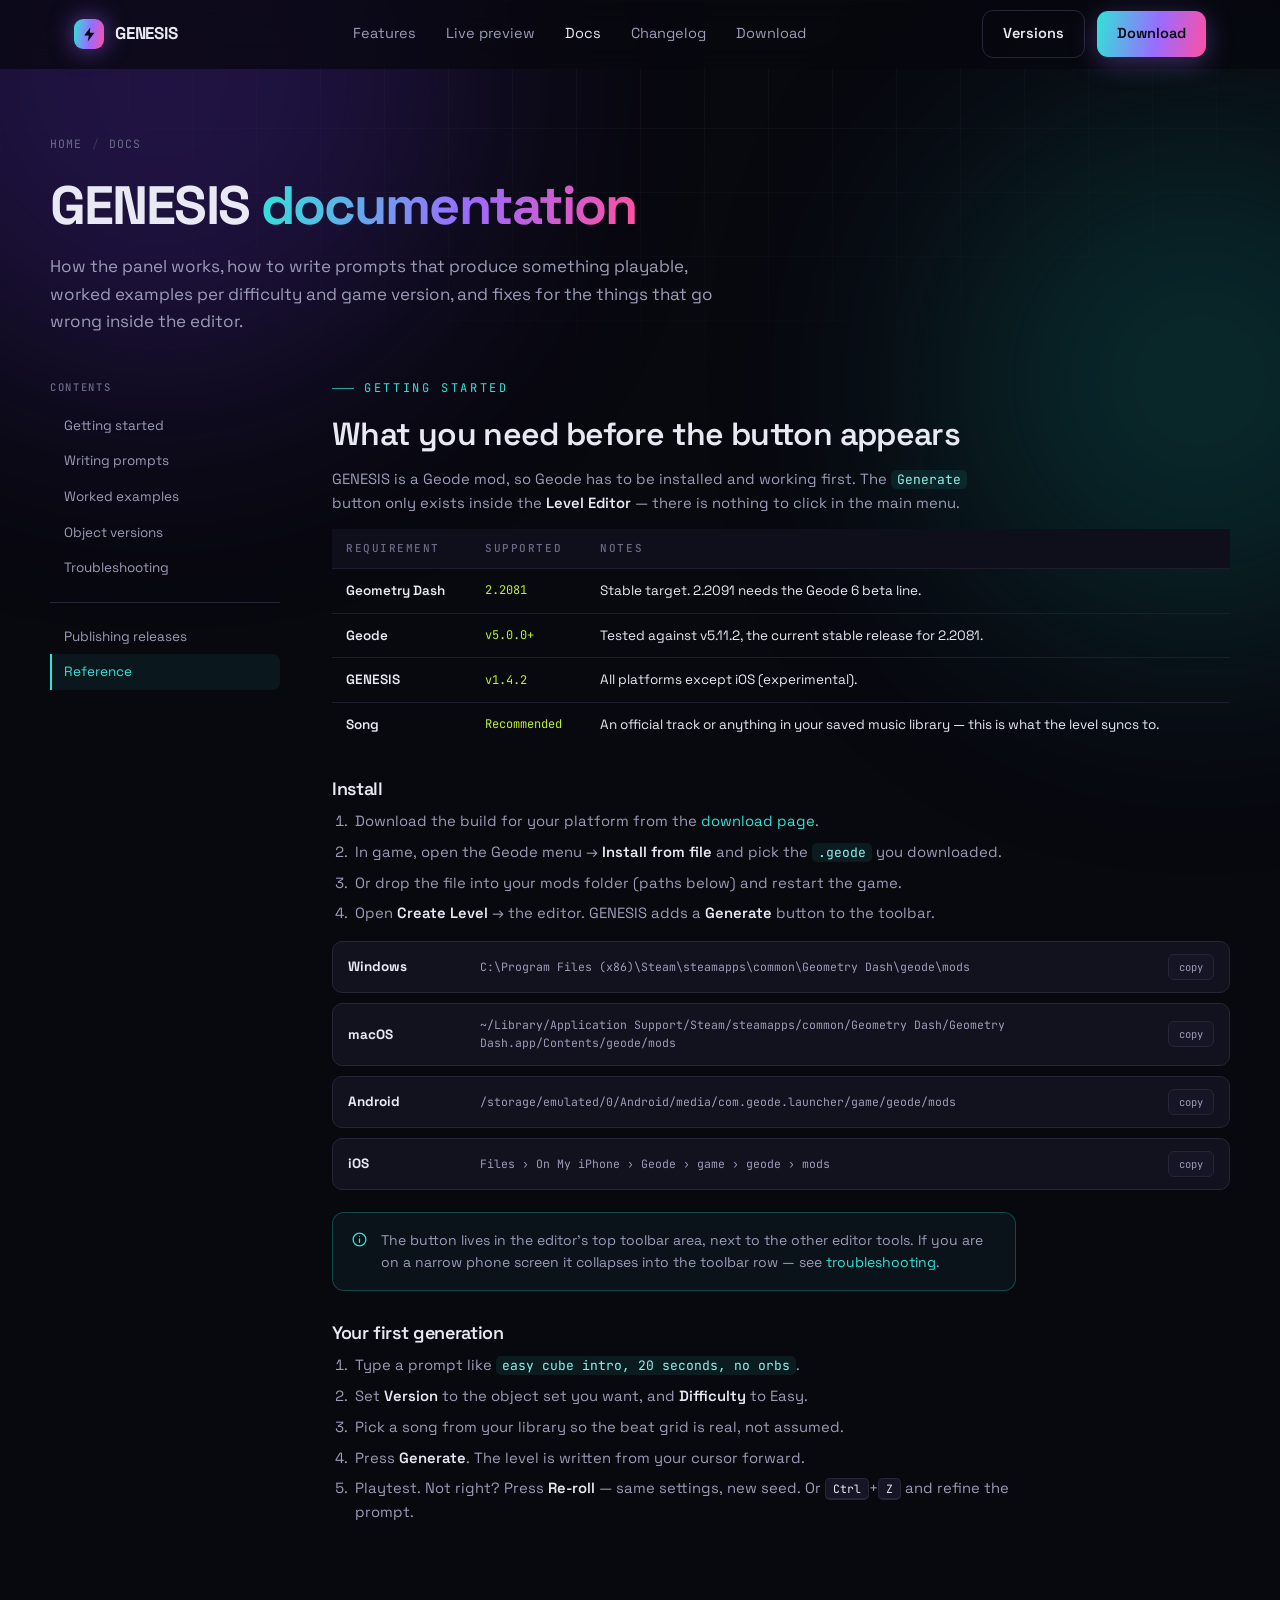
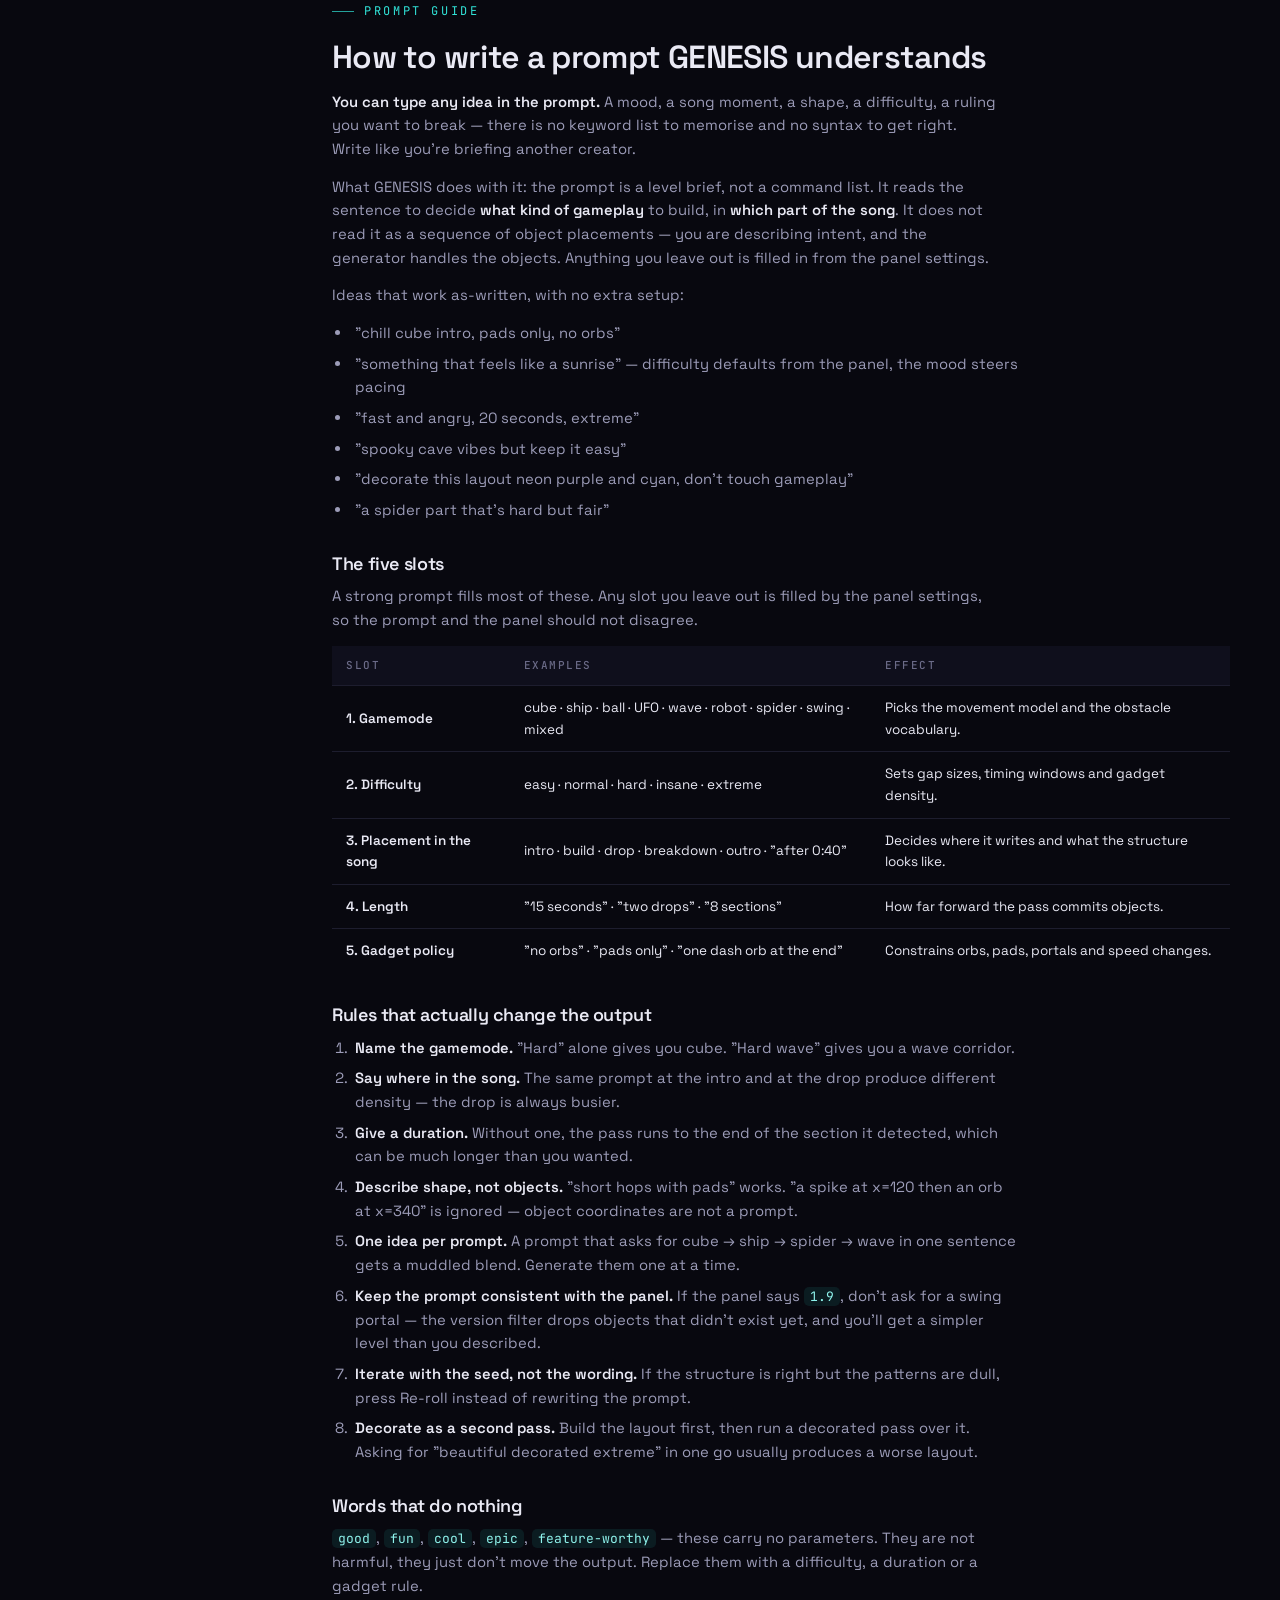
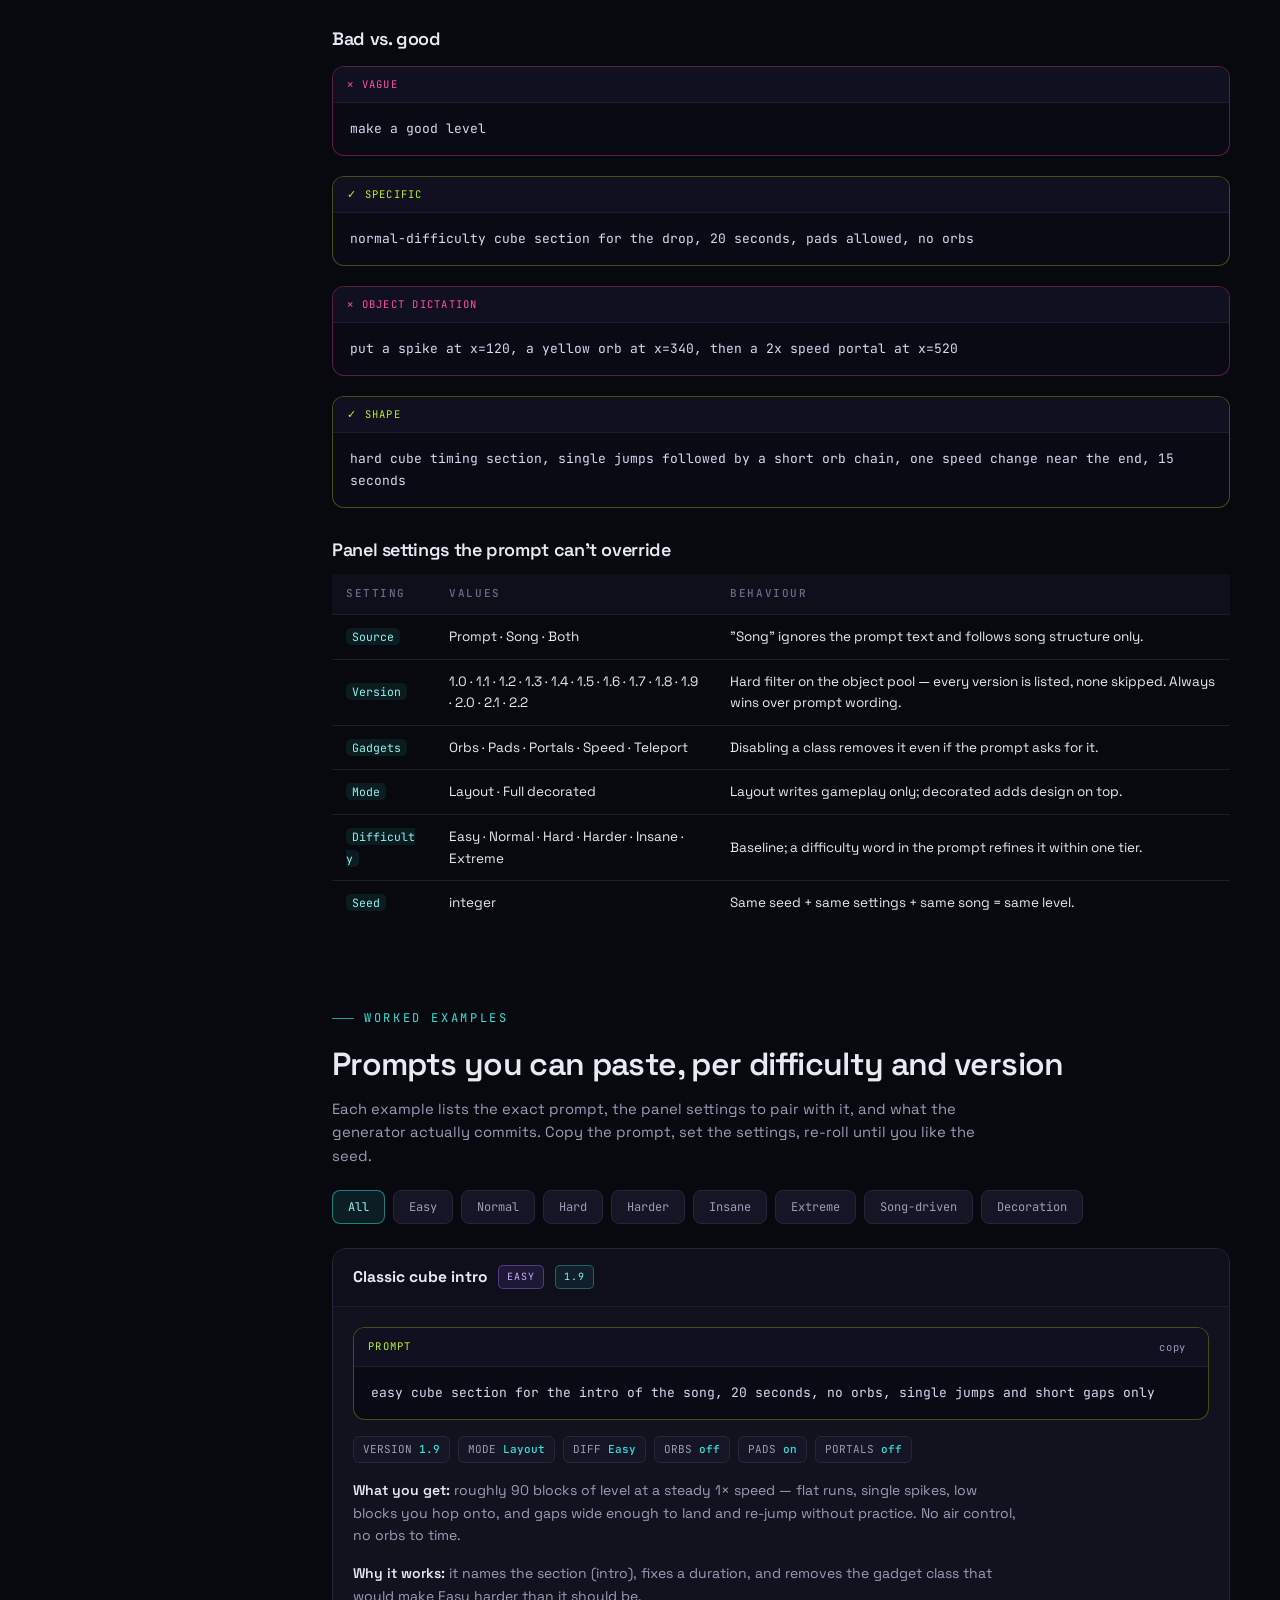
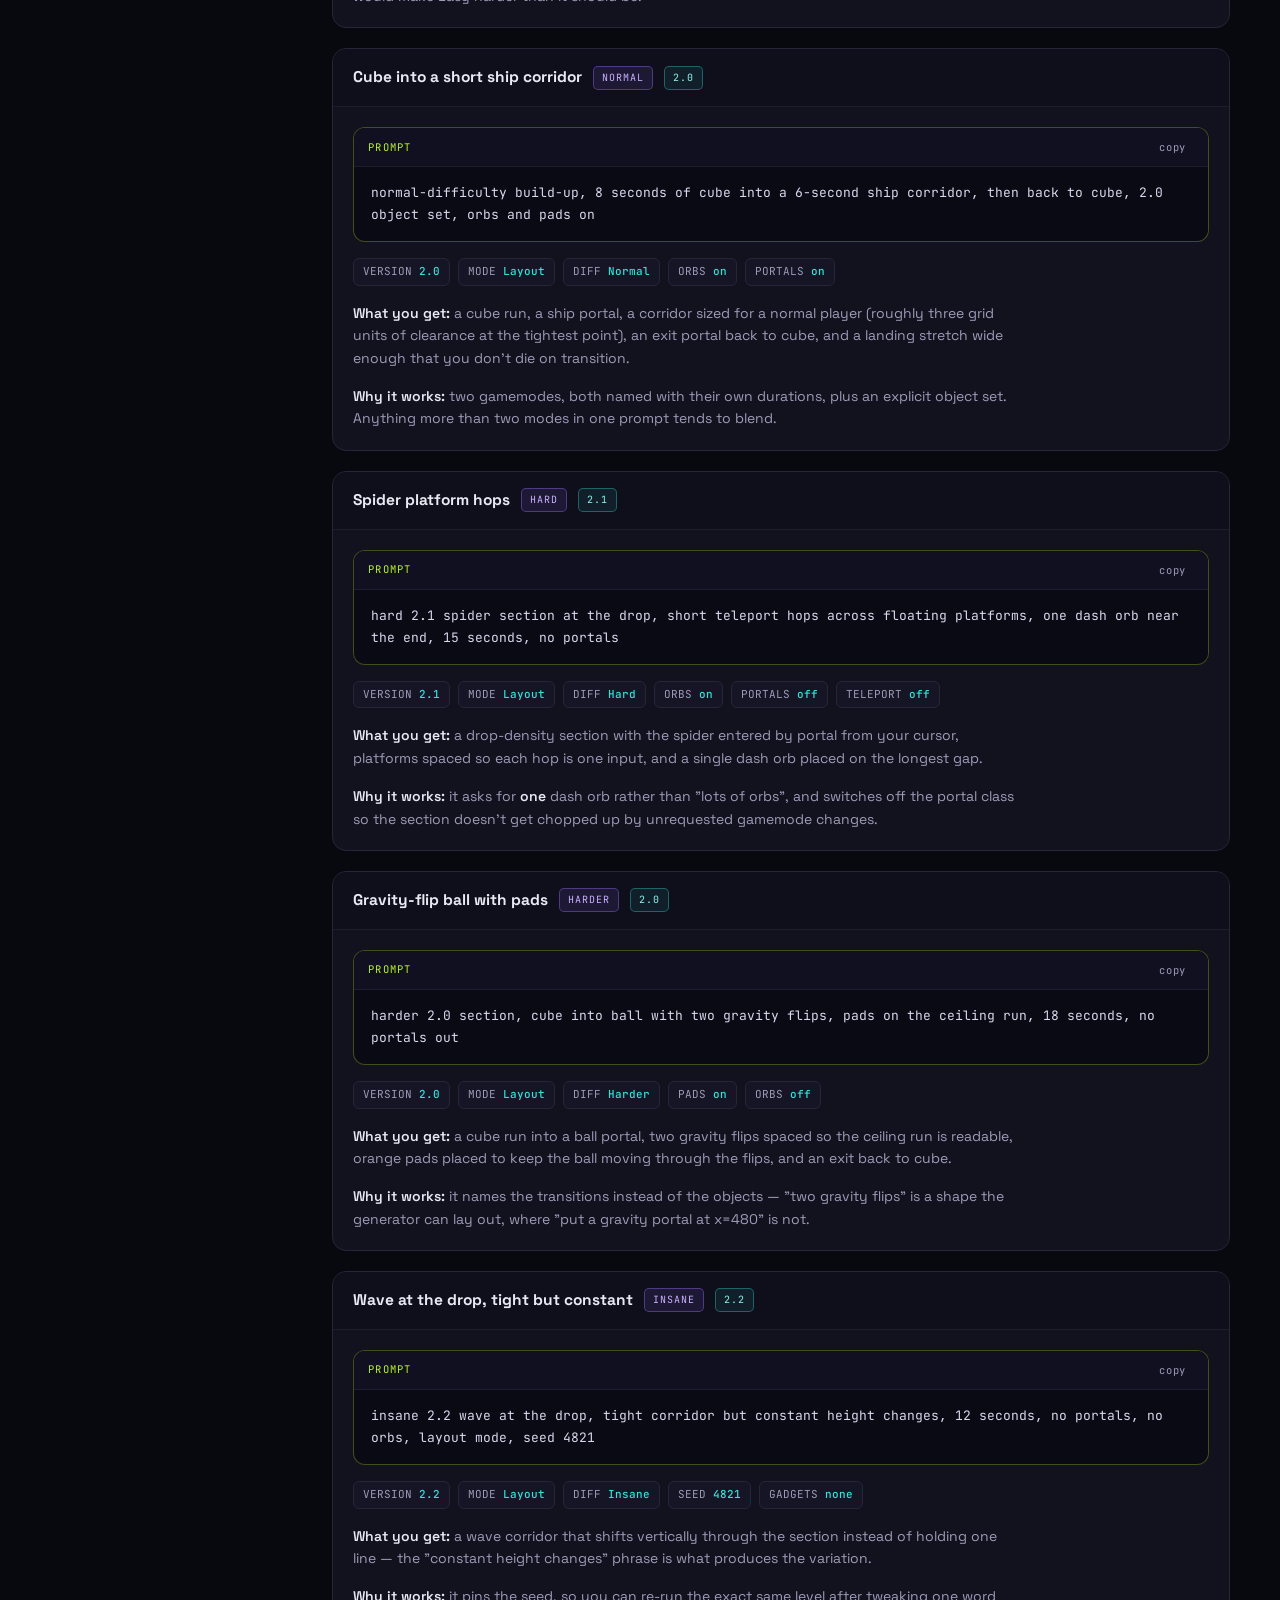
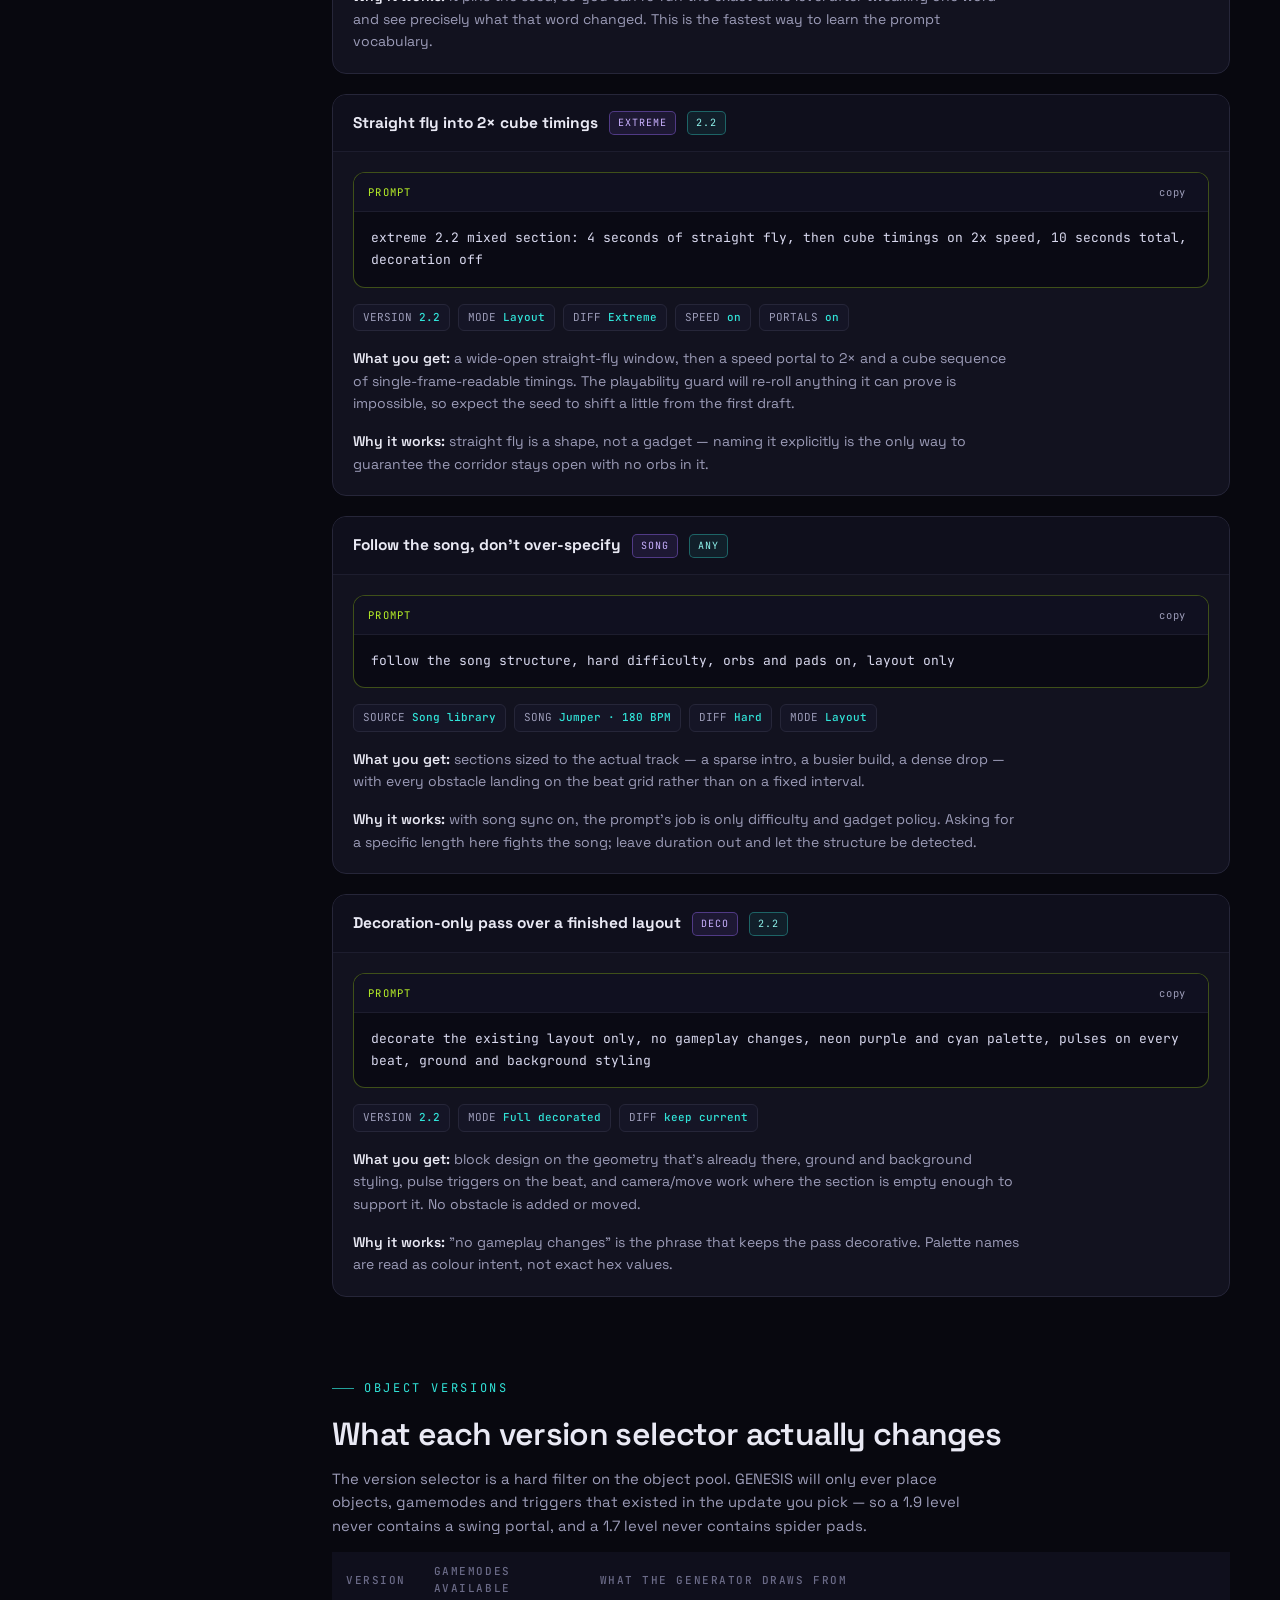
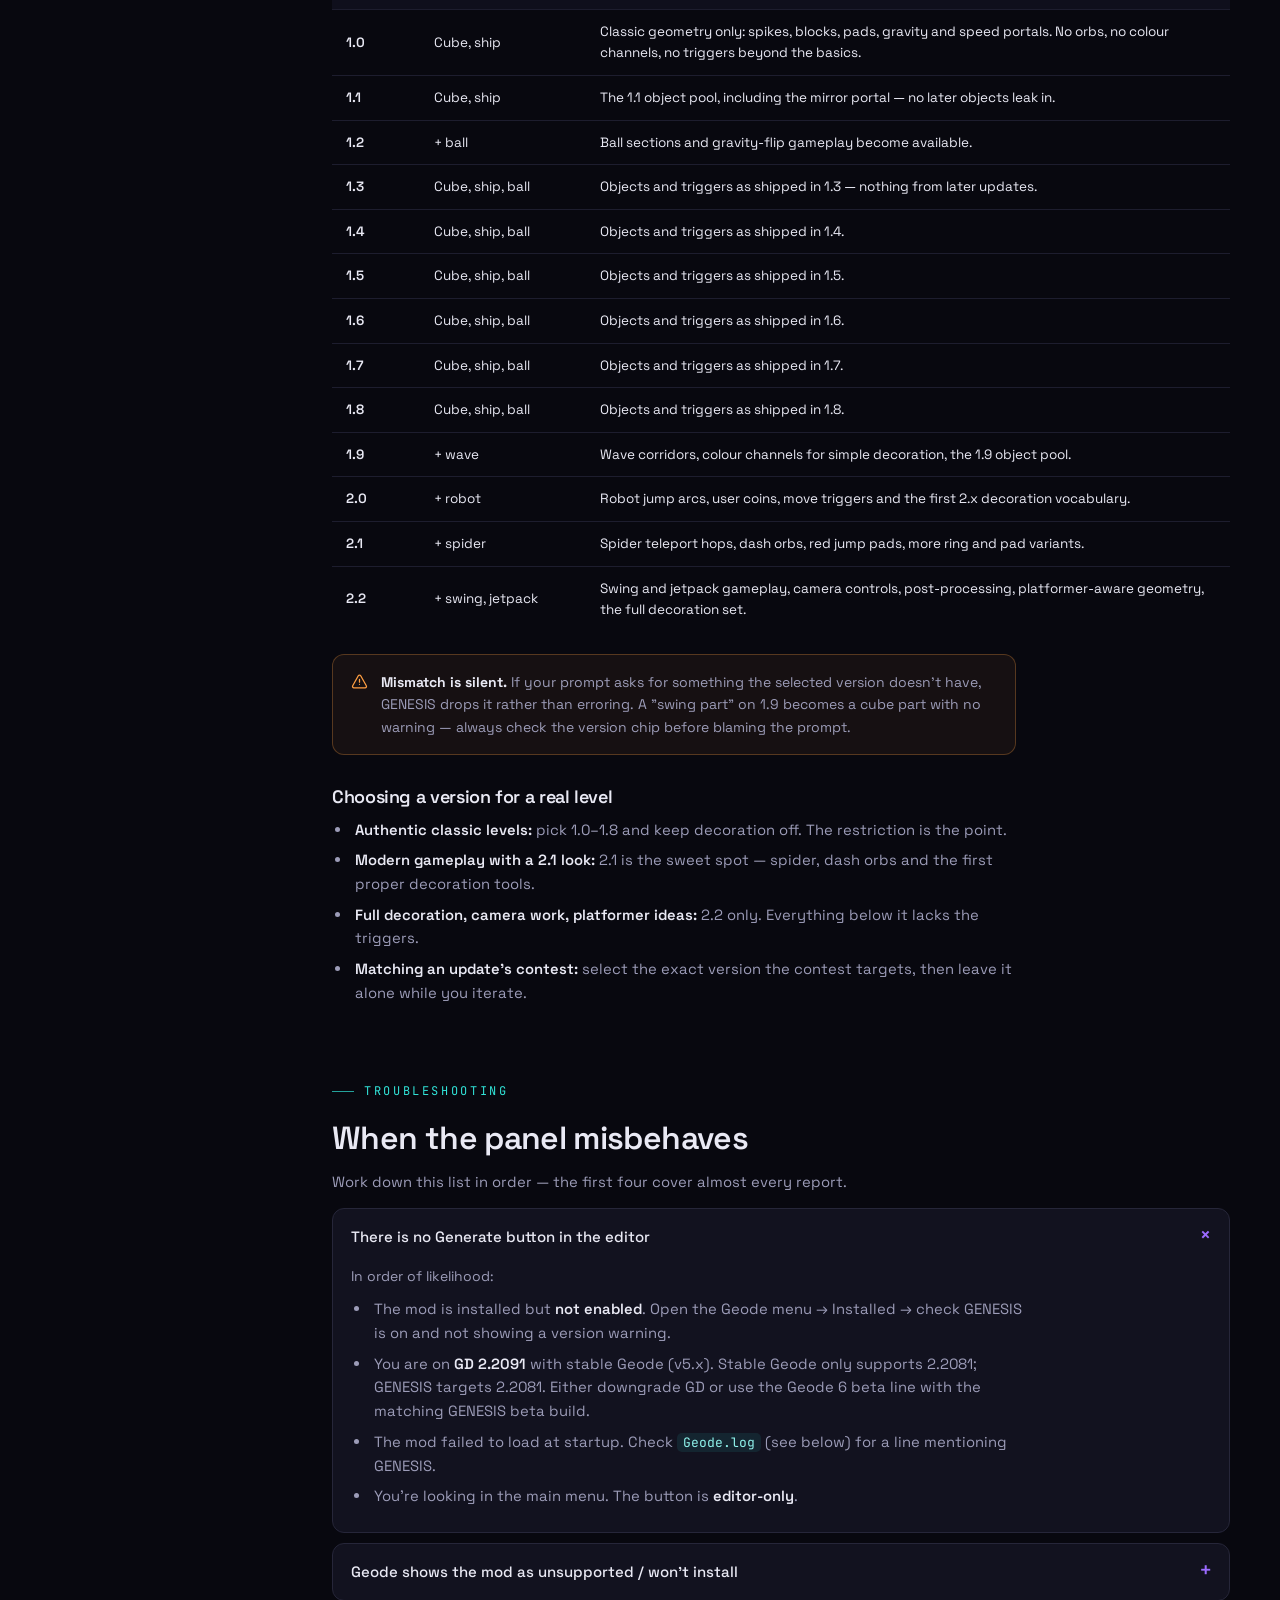
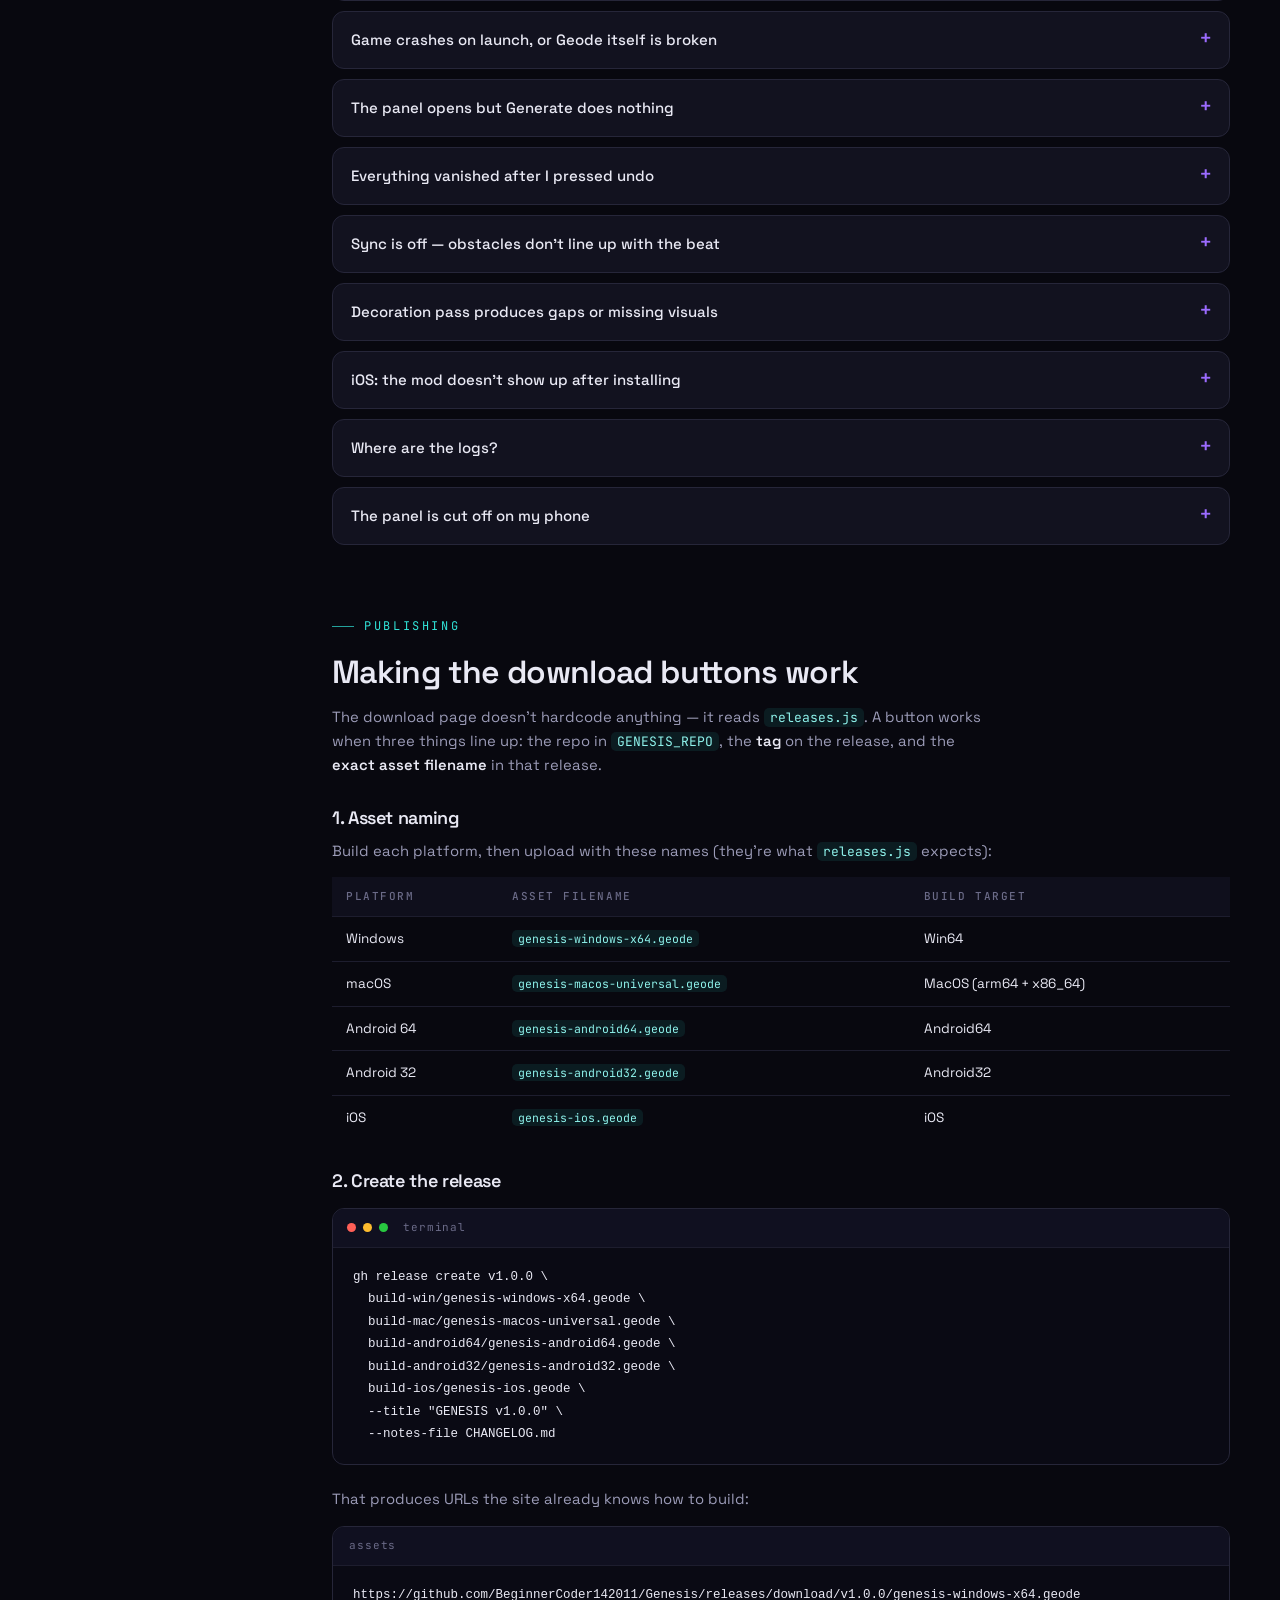
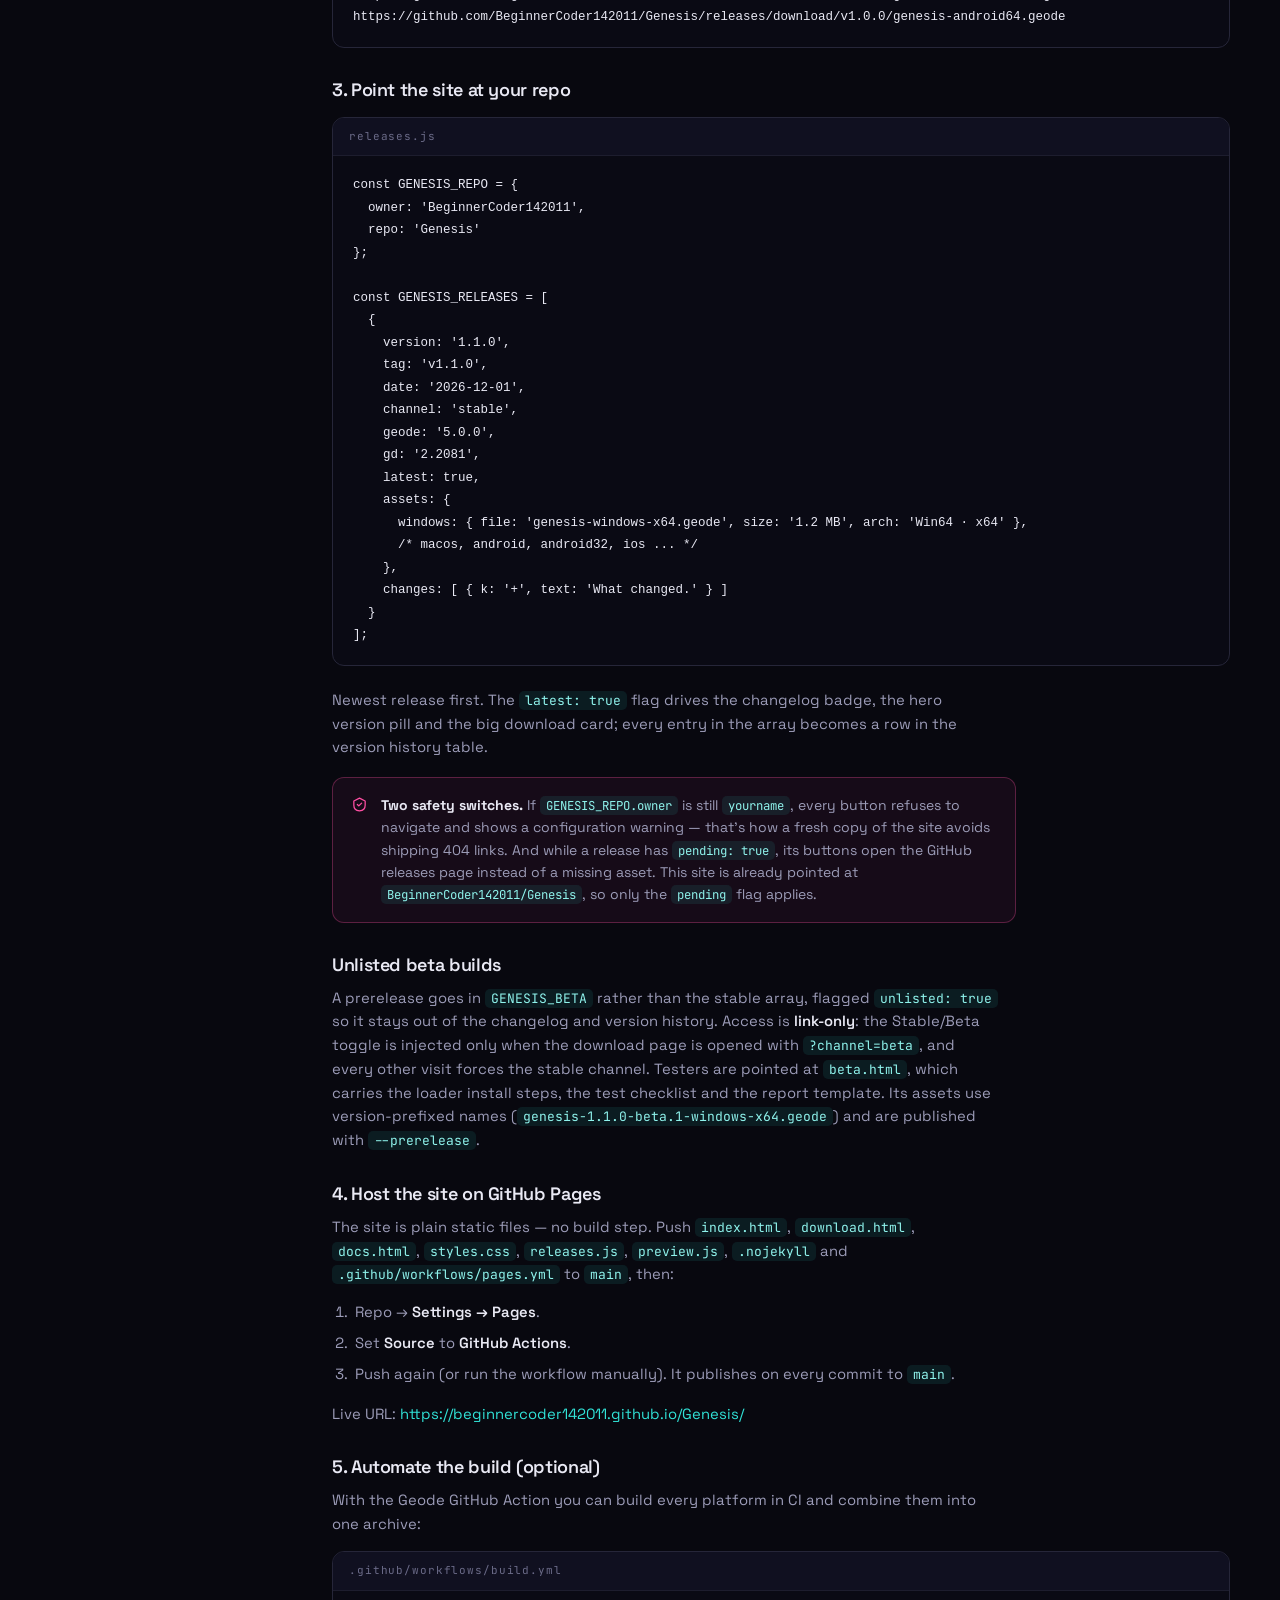
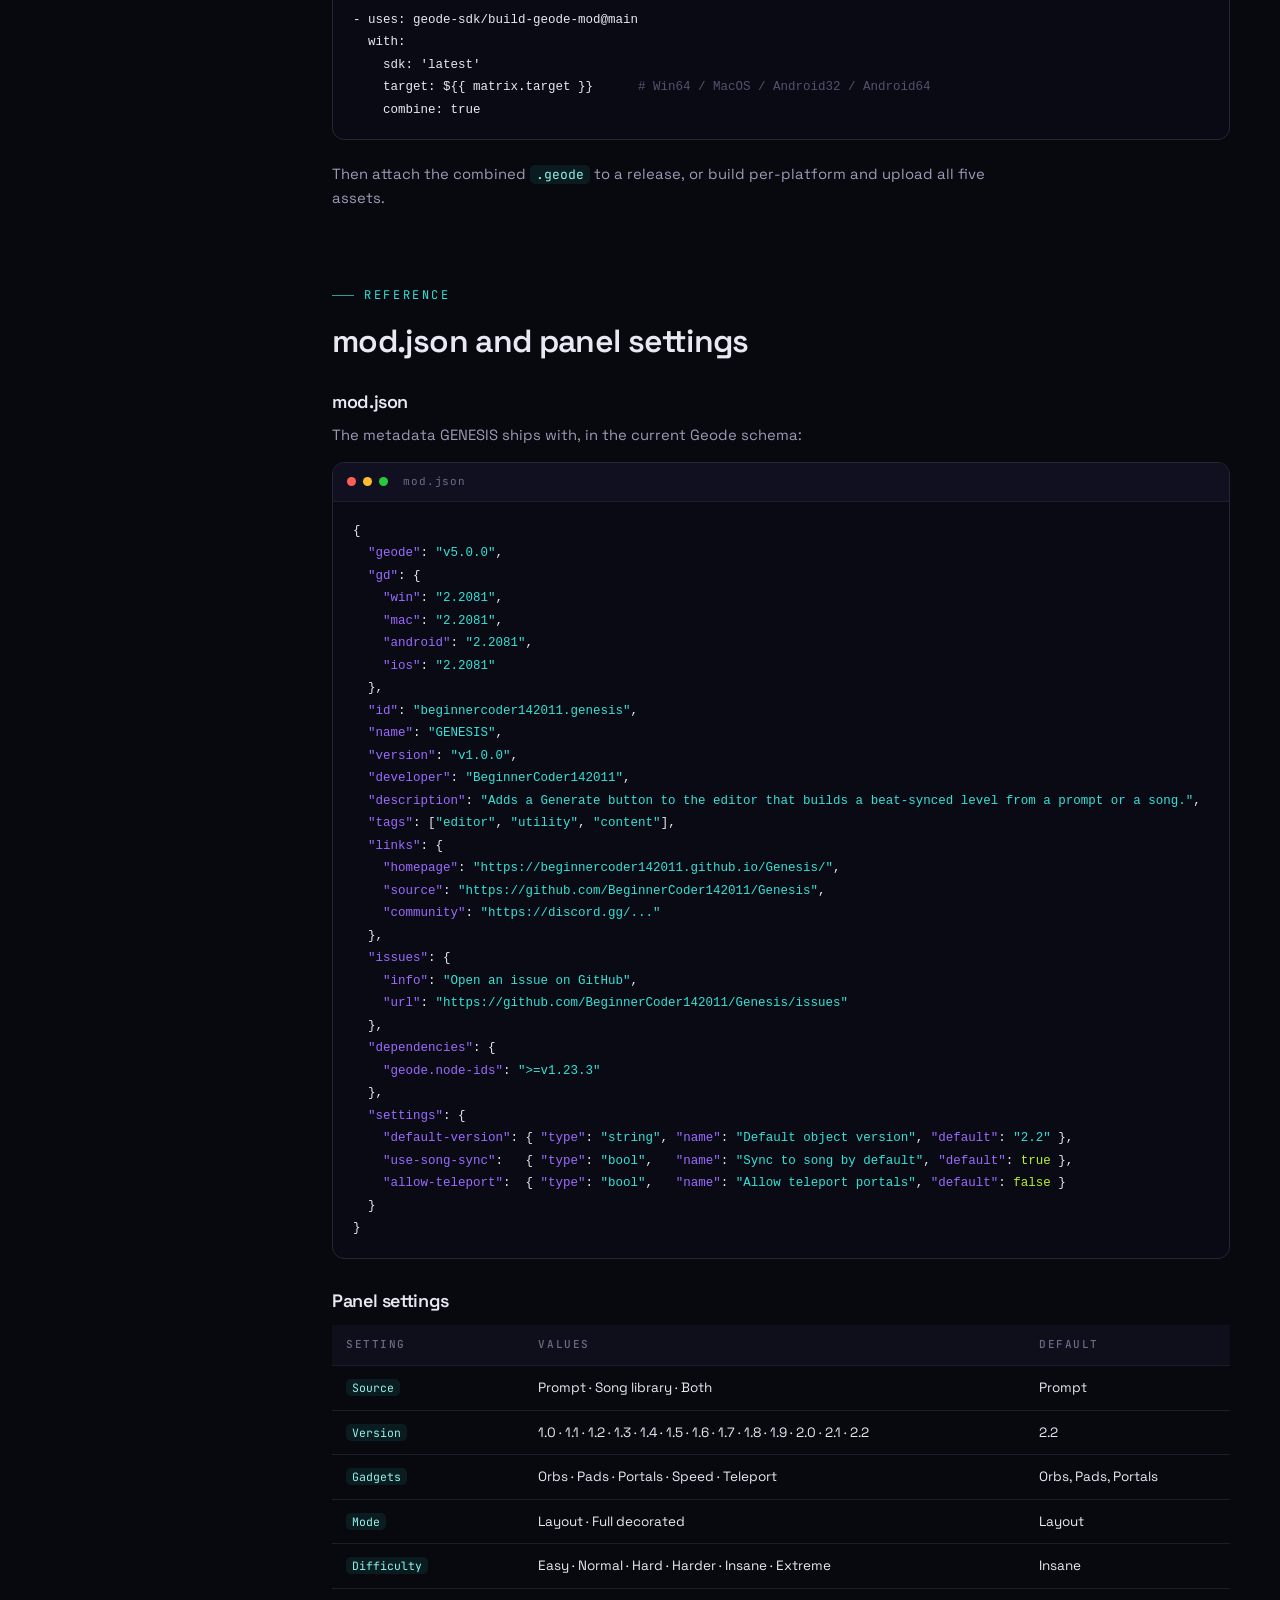
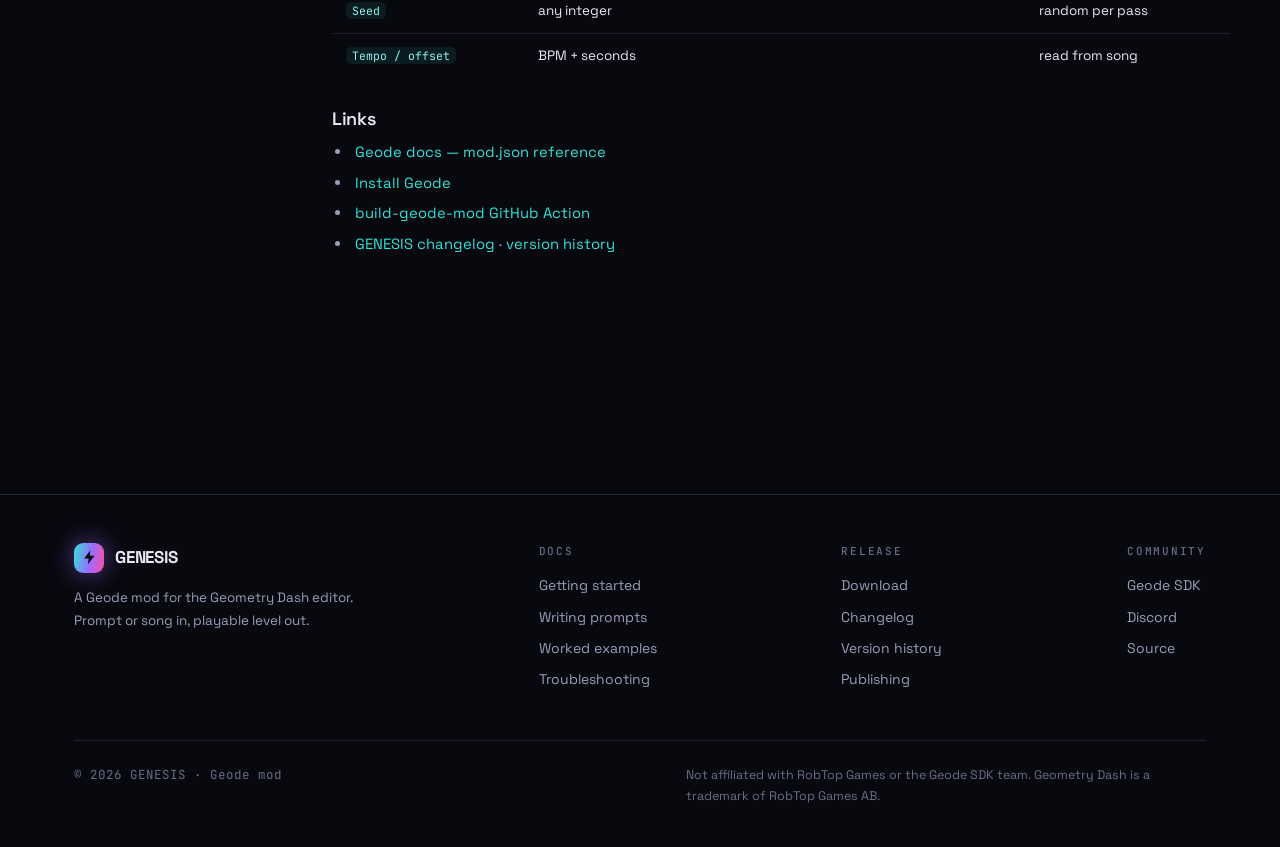
==== commit 119b97c6: "Copy: prompt accepts any idea; full ordered version + difficulty lists" ====
--- a/docs.html
+++ b/docs.html
@@ -137,10 +137,25 @@
       <div class="eyebrow">Prompt guide</div>
       <h2>How to write a prompt GENESIS understands</h2>
       <p>
-        The prompt is a level brief, not a command list. GENESIS reads it to decide <b>what kind of
-        gameplay</b> to build, in <b>which part of the song</b>. It does not read it as a sequence of
-        object placements — you are describing intent, and the generator handles the objects.
-      </p>
+        <b>You can type any idea in the prompt.</b> A mood, a song moment, a shape, a difficulty, a ruling you
+        want to break — there is no keyword list to memorise and no syntax to get right. Write like you're
+        briefing another creator.
+      </p>
+      <p>
+        What GENESIS does with it: the prompt is a level brief, not a command list. It reads the sentence to
+        decide <b>what kind of gameplay</b> to build, in <b>which part of the song</b>. It does not read it as a
+        sequence of object placements — you are describing intent, and the generator handles the objects.
+        Anything you leave out is filled in from the panel settings.
+      </p>
+      <p>Ideas that work as-written, with no extra setup:</p>
+      <ul>
+        <li>"chill cube intro, pads only, no orbs"</li>
+        <li>"something that feels like a sunrise" — difficulty defaults from the panel, the mood steers pacing</li>
+        <li>"fast and angry, 20 seconds, extreme"</li>
+        <li>"spooky cave vibes but keep it easy"</li>
+        <li>"decorate this layout neon purple and cyan, don't touch gameplay"</li>
+        <li>"a spider part that's hard but fair"</li>
+      </ul>
 
       <h3>The five slots</h3>
       <p>A strong prompt fills most of these. Any slot you leave out is filled by the panel settings, so the
@@ -199,10 +214,10 @@
         <thead><tr><th>Setting</th><th>Values</th><th>Behaviour</th></tr></thead>
         <tbody>
           <tr><td><code>Source</code></td><td>Prompt · Song · Both</td><td>"Song" ignores the prompt text and follows song structure only.</td></tr>
-          <tr><td><code>Version</code></td><td>1.0 – 2.2</td><td>Hard filter on the object pool. Always wins over prompt wording.</td></tr>
+          <tr><td><code>Version</code></td><td>1.0 · 1.1 · 1.2 · 1.3 · 1.4 · 1.5 · 1.6 · 1.7 · 1.8 · 1.9 · 2.0 · 2.1 · 2.2</td><td>Hard filter on the object pool — every version is listed, none skipped. Always wins over prompt wording.</td></tr>
           <tr><td><code>Gadgets</code></td><td>Orbs · Pads · Portals · Speed · Teleport</td><td>Disabling a class removes it even if the prompt asks for it.</td></tr>
           <tr><td><code>Mode</code></td><td>Layout · Full decorated</td><td>Layout writes gameplay only; decorated adds design on top.</td></tr>
-          <tr><td><code>Difficulty</code></td><td>Easy → Extreme</td><td>Baseline; a difficulty word in the prompt refines it within one tier.</td></tr>
+          <tr><td><code>Difficulty</code></td><td>Easy · Normal · Hard · Harder · Insane · Extreme</td><td>Baseline; a difficulty word in the prompt refines it within one tier.</td></tr>
           <tr><td><code>Seed</code></td><td>integer</td><td>Same seed + same settings + same song = same level.</td></tr>
         </tbody>
       </table>
@@ -222,6 +237,7 @@
         <button data-filter="Easy">Easy</button>
         <button data-filter="Normal">Normal</button>
         <button data-filter="Hard">Hard</button>
+        <button data-filter="Harder">Harder</button>
         <button data-filter="Insane">Insane</button>
         <button data-filter="Extreme">Extreme</button>
         <button data-filter="Song">Song-driven</button>
@@ -296,6 +312,28 @@
         </div>
       </article>
 
+
+      <!-- Harder -->
+      <article class="ex show" data-diff="Harder">
+        <div class="ex-head">
+          <h4>Gravity-flip ball with pads</h4>
+          <span class="ex-pill diff">Harder</span><span class="ex-pill ver">2.0</span>
+        </div>
+        <div class="ex-body">
+          <div class="prompt-card good" style="margin:0">
+            <div class="pc-bar">prompt<button class="pc-copy">copy</button></div>
+            <pre>harder 2.0 section, cube into ball with two gravity flips, pads on the ceiling run, 18 seconds, no portals out</pre>
+          </div>
+          <div class="ex-settings">
+            <span>VERSION <b>2.0</b></span><span>MODE <b>Layout</b></span><span>DIFF <b>Harder</b></span>
+            <span>PADS <b>on</b></span><span>ORBS <b>off</b></span>
+          </div>
+          <p><b>What you get:</b> a cube run into a ball portal, two gravity flips spaced so the ceiling run is readable,
+          orange pads placed to keep the ball moving through the flips, and an exit back to cube.</p>
+          <p><b>Why it works:</b> it names the transitions instead of the objects — "two gravity flips" is a shape the
+          generator can lay out, where "put a gravity portal at x=480" is not.</p>
+        </div>
+      </article>
       <!-- Insane -->
       <article class="ex show" data-diff="Insane">
         <div class="ex-head">
@@ -399,11 +437,18 @@
       </p>
 
       <table>
-        <thead><tr><th>Version</th><th>Gamemodes available</th><th>What the generator adds</th></tr></thead>
+        <thead><tr><th>Version</th><th>Gamemodes available</th><th>What the generator draws from</th></tr></thead>
         <tbody>
           <tr><td><b>1.0</b></td><td>Cube, ship</td><td>Classic geometry only: spikes, blocks, pads, gravity and speed portals. No orbs, no colour channels, no triggers beyond the basics.</td></tr>
-          <tr><td><b>1.2</b></td><td>Cube, ship, ball</td><td>Ball sections and gravity-flip gameplay become available.</td></tr>
-          <tr><td><b>1.9</b></td><td>+ wave</td><td>Wave corridors, colour channels for simple decoration, custom-music-era level pacing.</td></tr>
+          <tr><td><b>1.1</b></td><td>Cube, ship</td><td>The 1.1 object pool, including the mirror portal — no later objects leak in.</td></tr>
+          <tr><td><b>1.2</b></td><td>+ ball</td><td>Ball sections and gravity-flip gameplay become available.</td></tr>
+          <tr><td><b>1.3</b></td><td>Cube, ship, ball</td><td>Objects and triggers as shipped in 1.3 — nothing from later updates.</td></tr>
+          <tr><td><b>1.4</b></td><td>Cube, ship, ball</td><td>Objects and triggers as shipped in 1.4.</td></tr>
+          <tr><td><b>1.5</b></td><td>Cube, ship, ball</td><td>Objects and triggers as shipped in 1.5.</td></tr>
+          <tr><td><b>1.6</b></td><td>Cube, ship, ball</td><td>Objects and triggers as shipped in 1.6.</td></tr>
+          <tr><td><b>1.7</b></td><td>Cube, ship, ball</td><td>Objects and triggers as shipped in 1.7.</td></tr>
+          <tr><td><b>1.8</b></td><td>Cube, ship, ball</td><td>Objects and triggers as shipped in 1.8.</td></tr>
+          <tr><td><b>1.9</b></td><td>+ wave</td><td>Wave corridors, colour channels for simple decoration, the 1.9 object pool.</td></tr>
           <tr><td><b>2.0</b></td><td>+ robot</td><td>Robot jump arcs, user coins, move triggers and the first 2.x decoration vocabulary.</td></tr>
           <tr><td><b>2.1</b></td><td>+ spider</td><td>Spider teleport hops, dash orbs, red jump pads, more ring and pad variants.</td></tr>
           <tr><td><b>2.2</b></td><td>+ swing, jetpack</td><td>Swing and jetpack gameplay, camera controls, post-processing, platformer-aware geometry, the full decoration set.</td></tr>
@@ -715,10 +760,10 @@
         <thead><tr><th>Setting</th><th>Values</th><th>Default</th></tr></thead>
         <tbody>
           <tr><td><code>Source</code></td><td>Prompt · Song library · Both</td><td>Prompt</td></tr>
-          <tr><td><code>Version</code></td><td>1.0 · 1.9 · 2.0 · 2.1 · 2.2</td><td>2.2</td></tr>
+          <tr><td><code>Version</code></td><td>1.0 · 1.1 · 1.2 · 1.3 · 1.4 · 1.5 · 1.6 · 1.7 · 1.8 · 1.9 · 2.0 · 2.1 · 2.2</td><td>2.2</td></tr>
           <tr><td><code>Gadgets</code></td><td>Orbs · Pads · Portals · Speed · Teleport</td><td>Orbs, Pads, Portals</td></tr>
           <tr><td><code>Mode</code></td><td>Layout · Full decorated</td><td>Layout</td></tr>
-          <tr><td><code>Difficulty</code></td><td>Easy · Normal · Hard · Insane · Extreme</td><td>Insane</td></tr>
+          <tr><td><code>Difficulty</code></td><td>Easy · Normal · Hard · Harder · Insane · Extreme</td><td>Insane</td></tr>
           <tr><td><code>Seed</code></td><td>any integer</td><td>random per pass</td></tr>
           <tr><td><code>Tempo / offset</code></td><td>BPM + seconds</td><td>read from song</td></tr>
         </tbody>
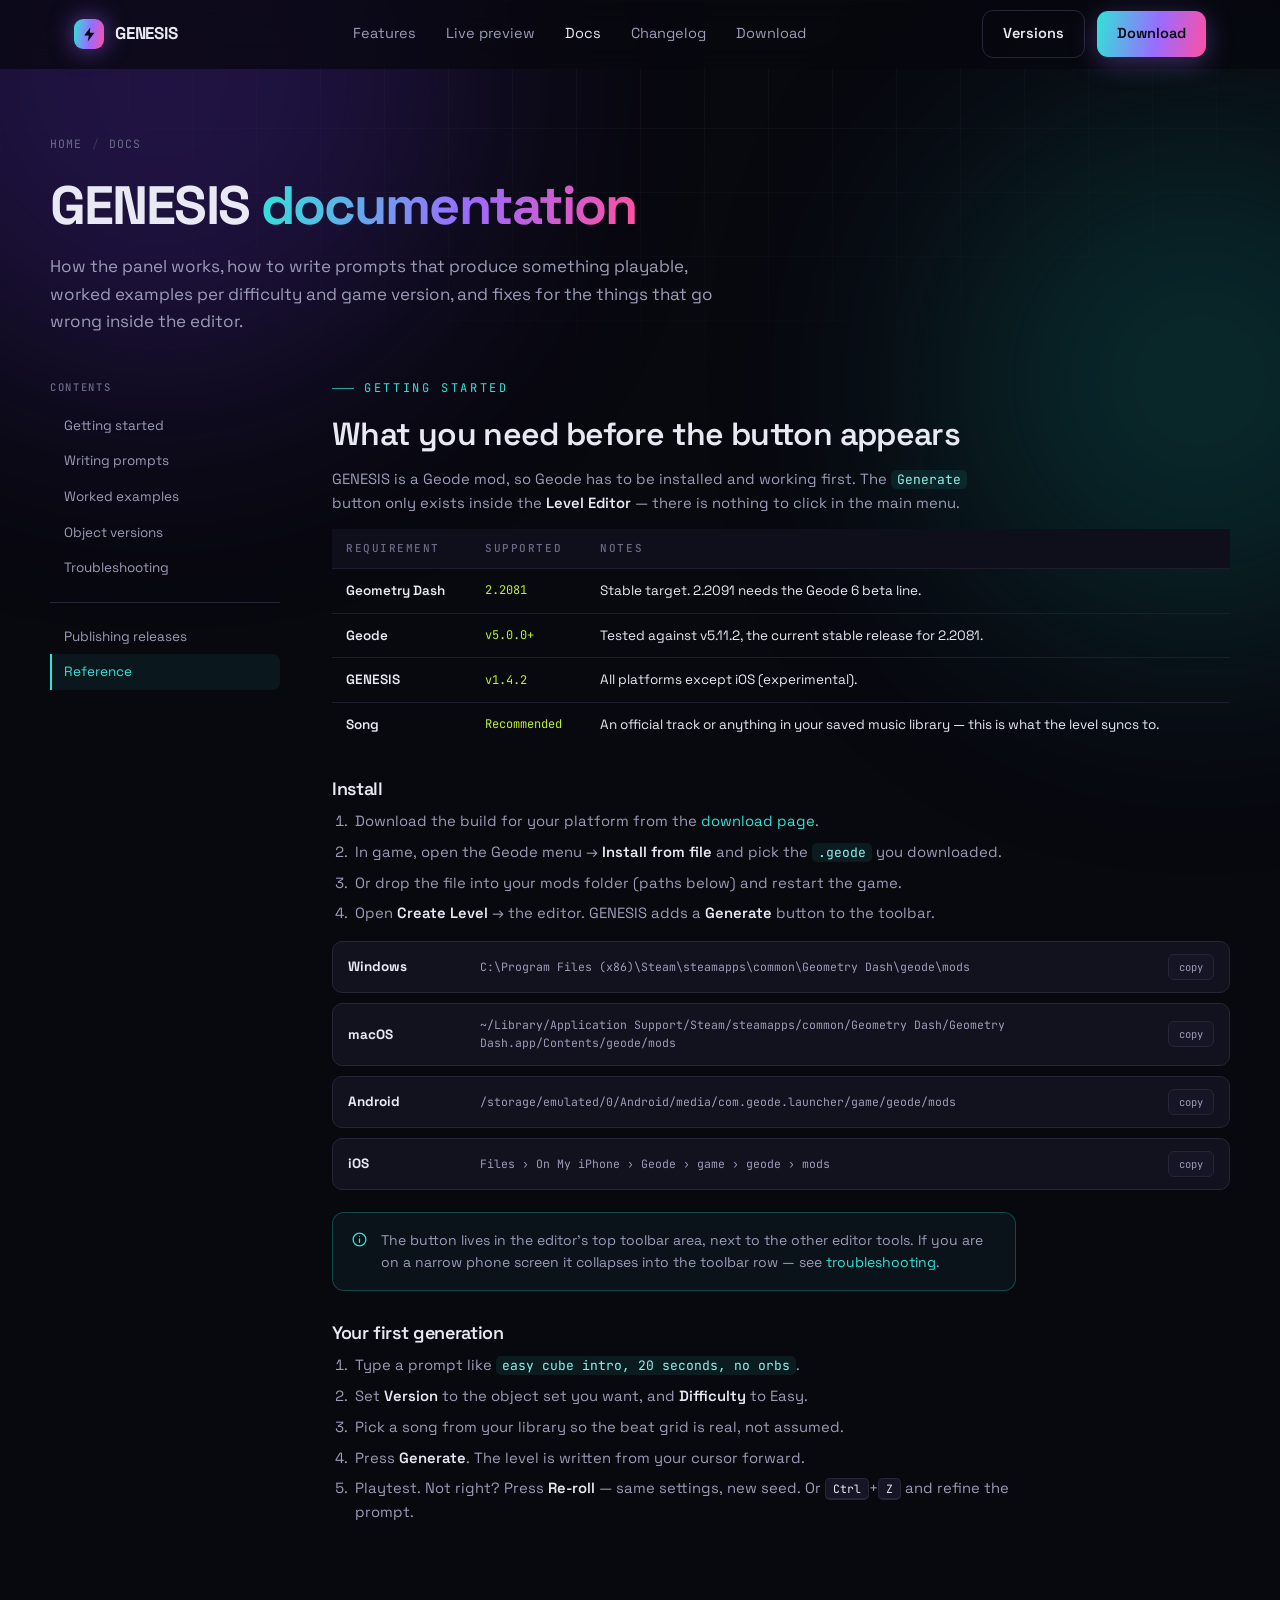
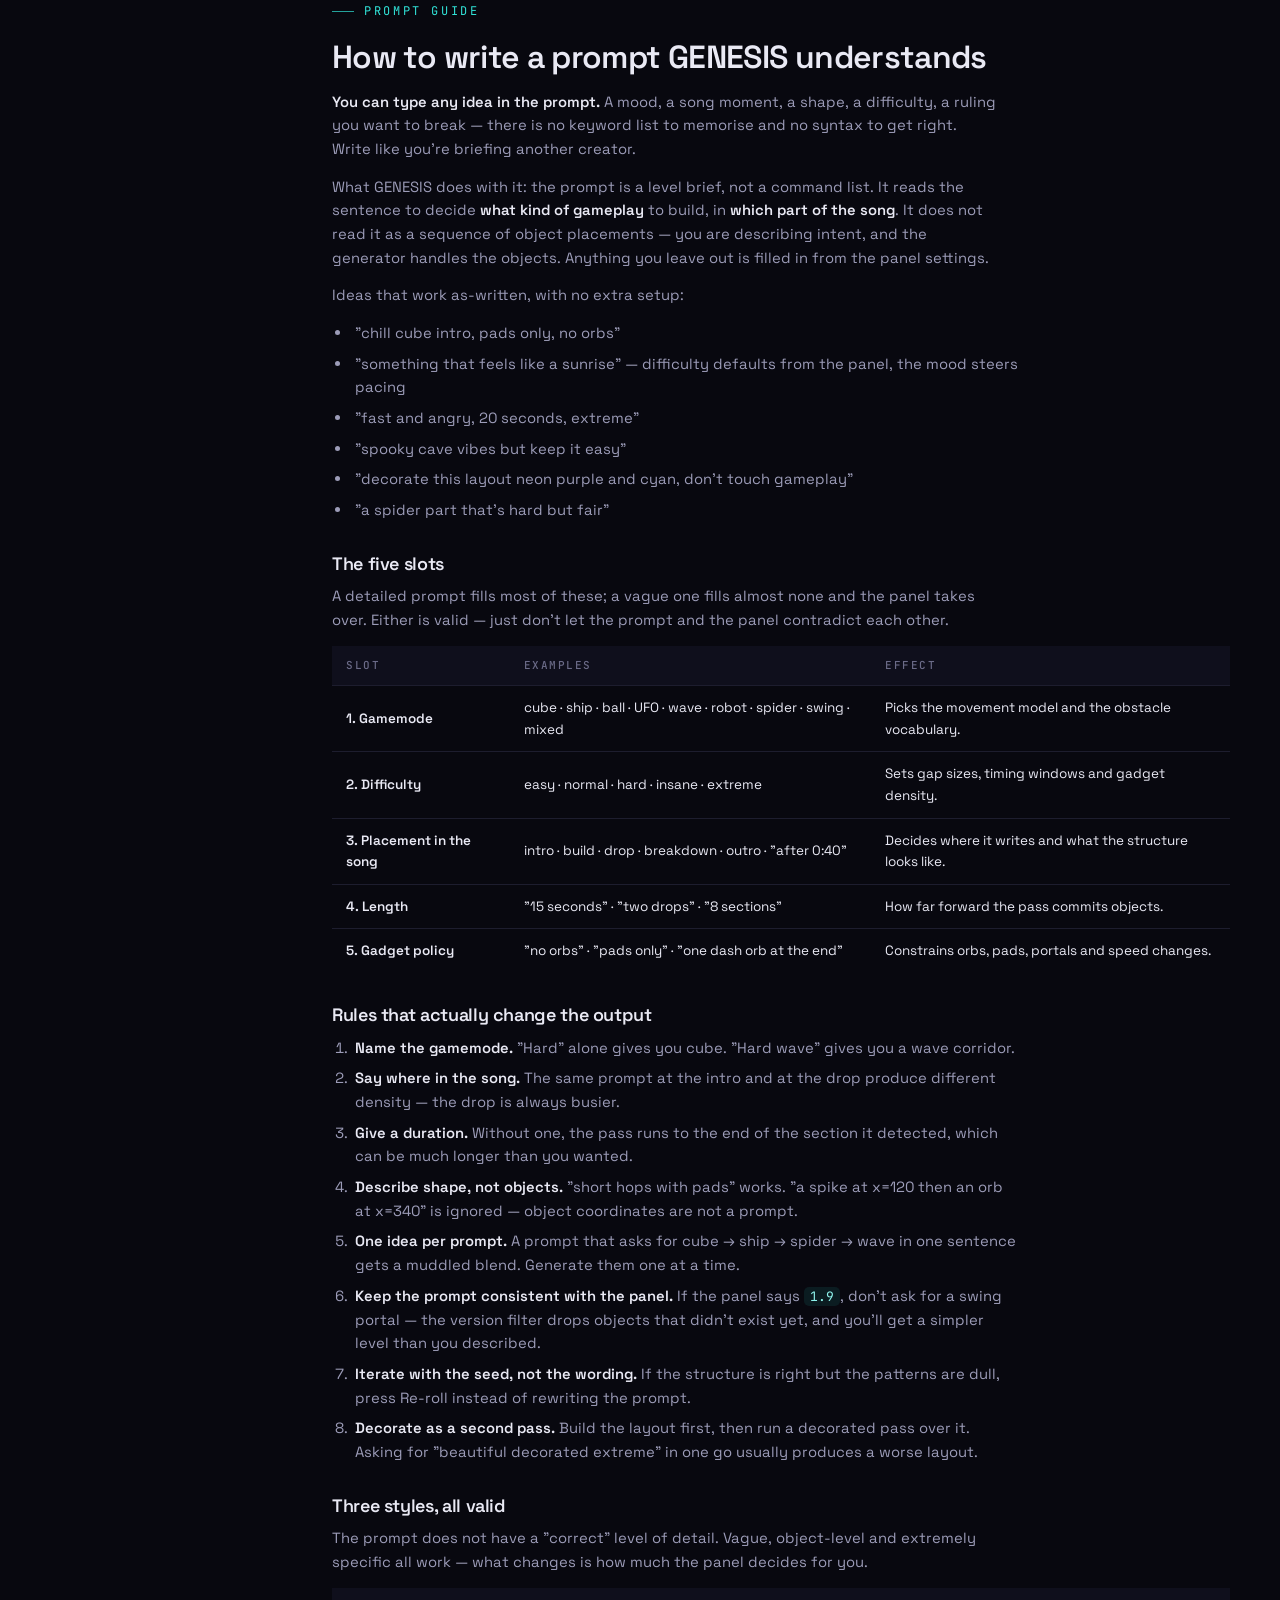
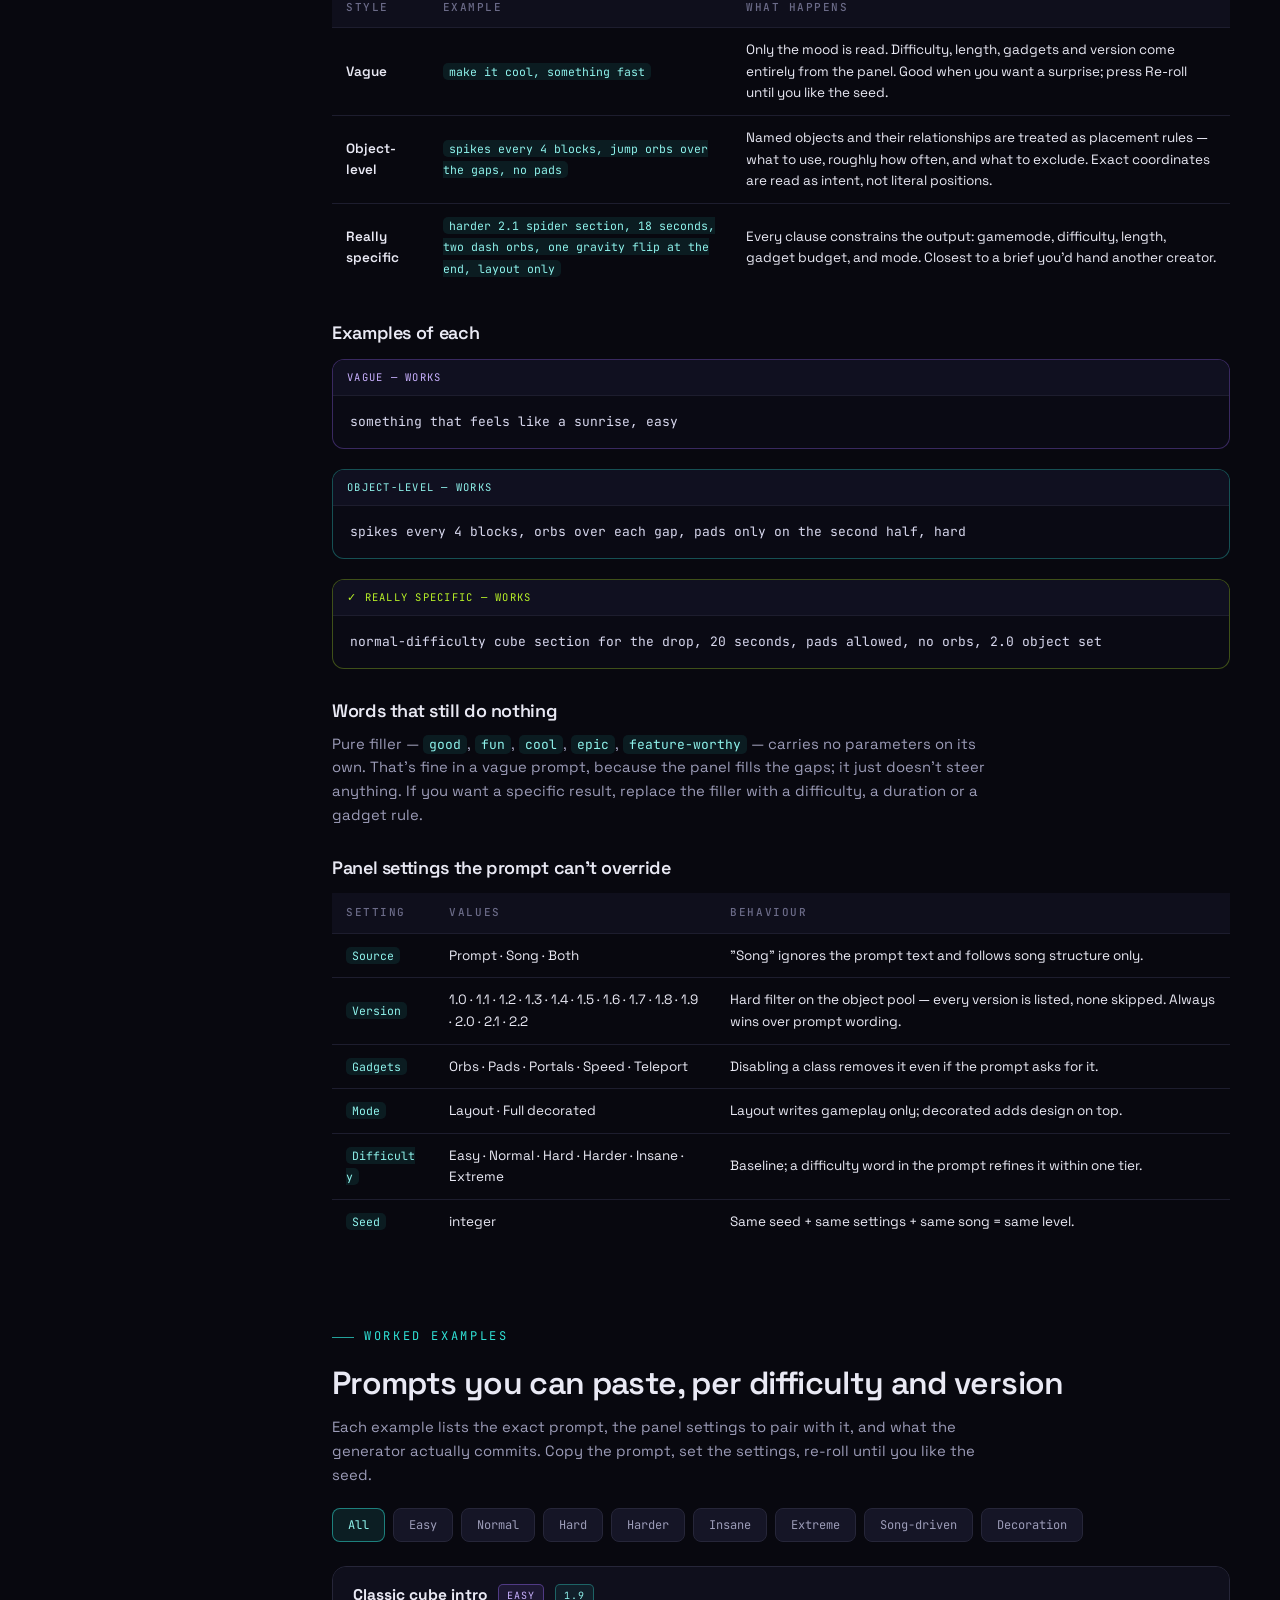
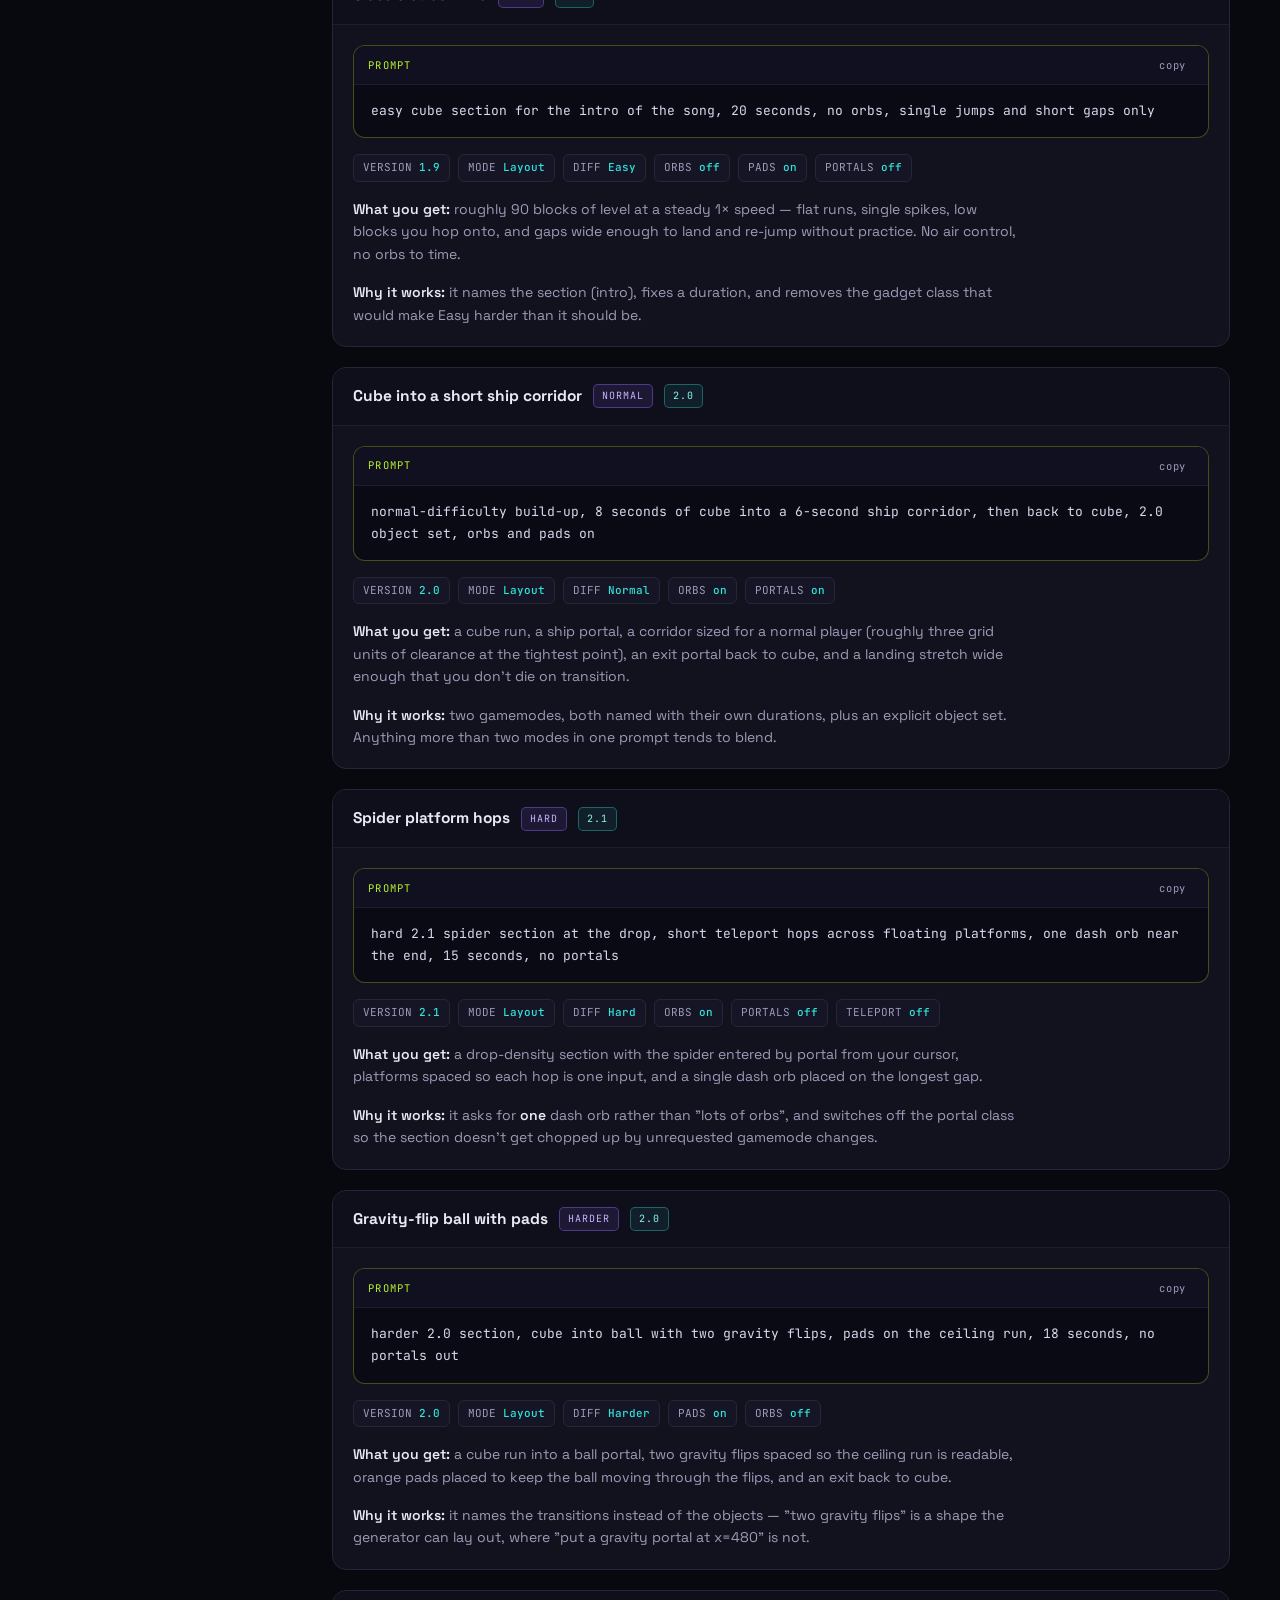
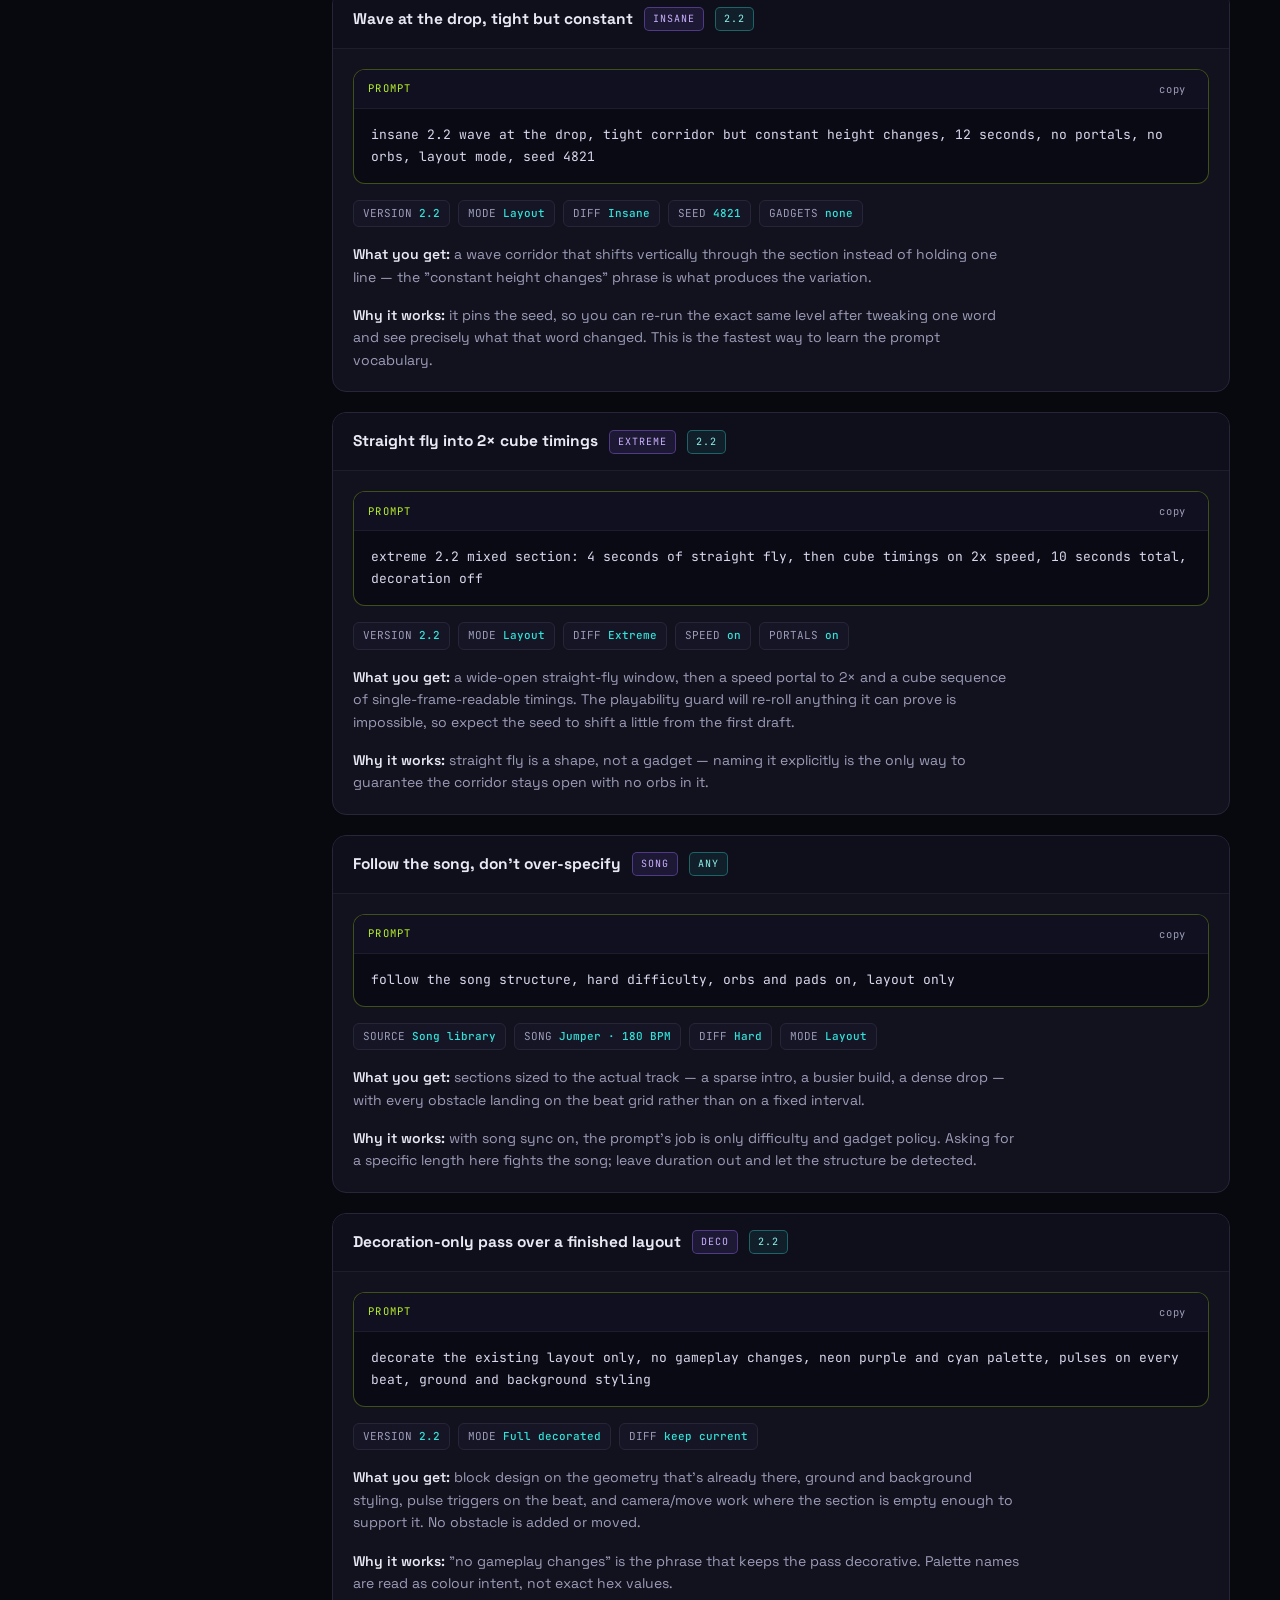
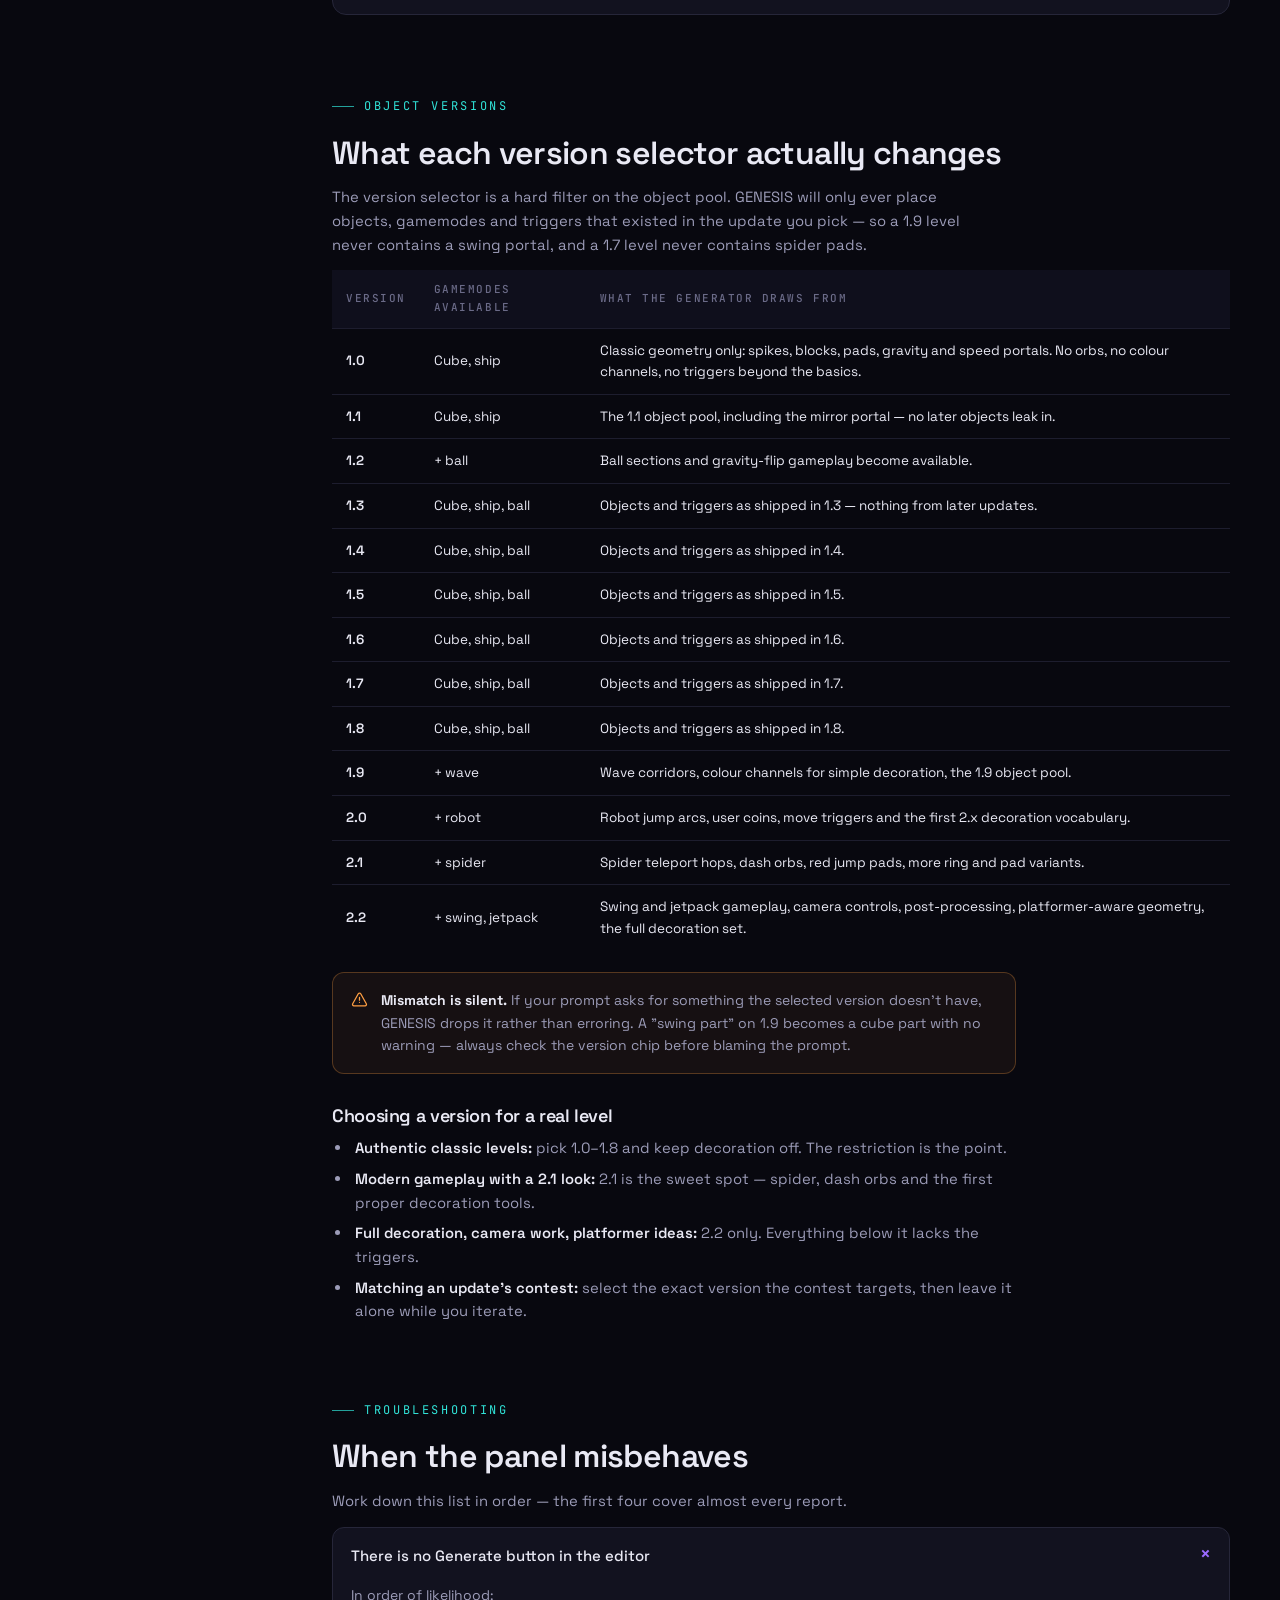
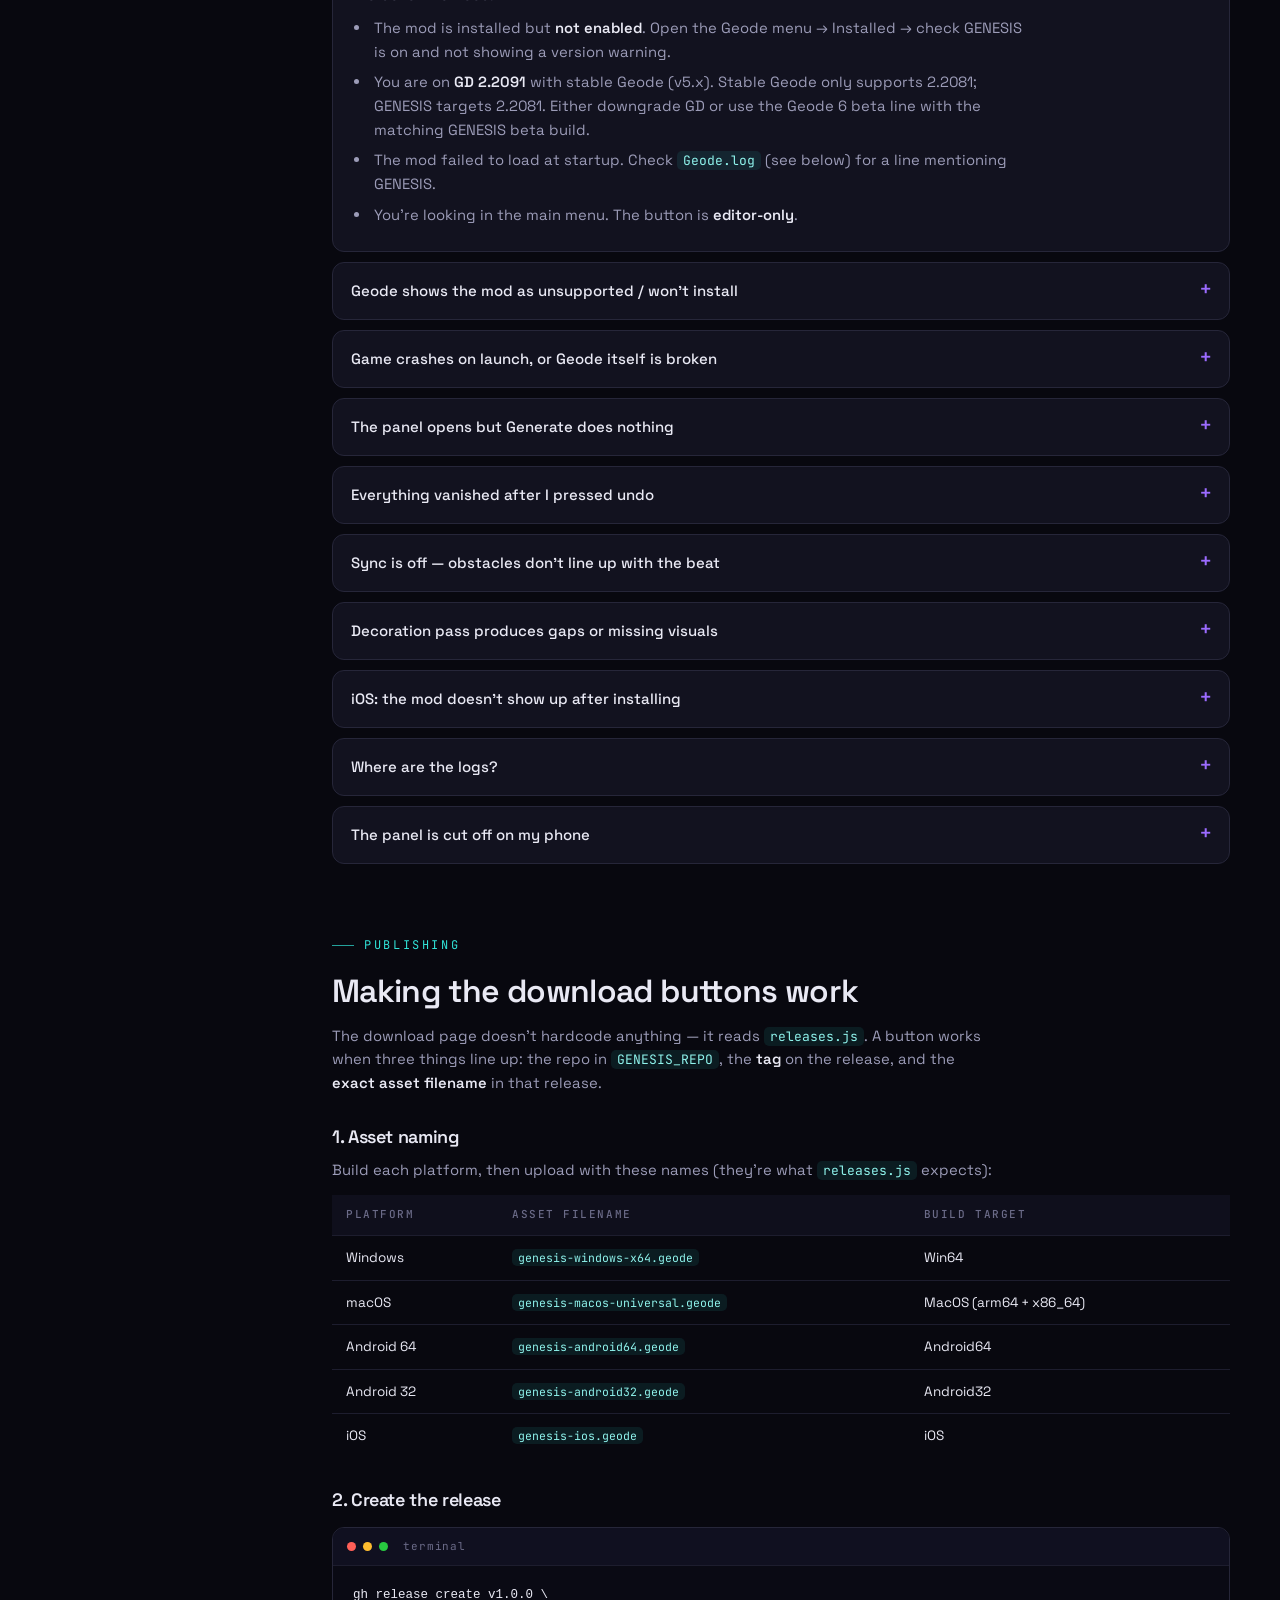
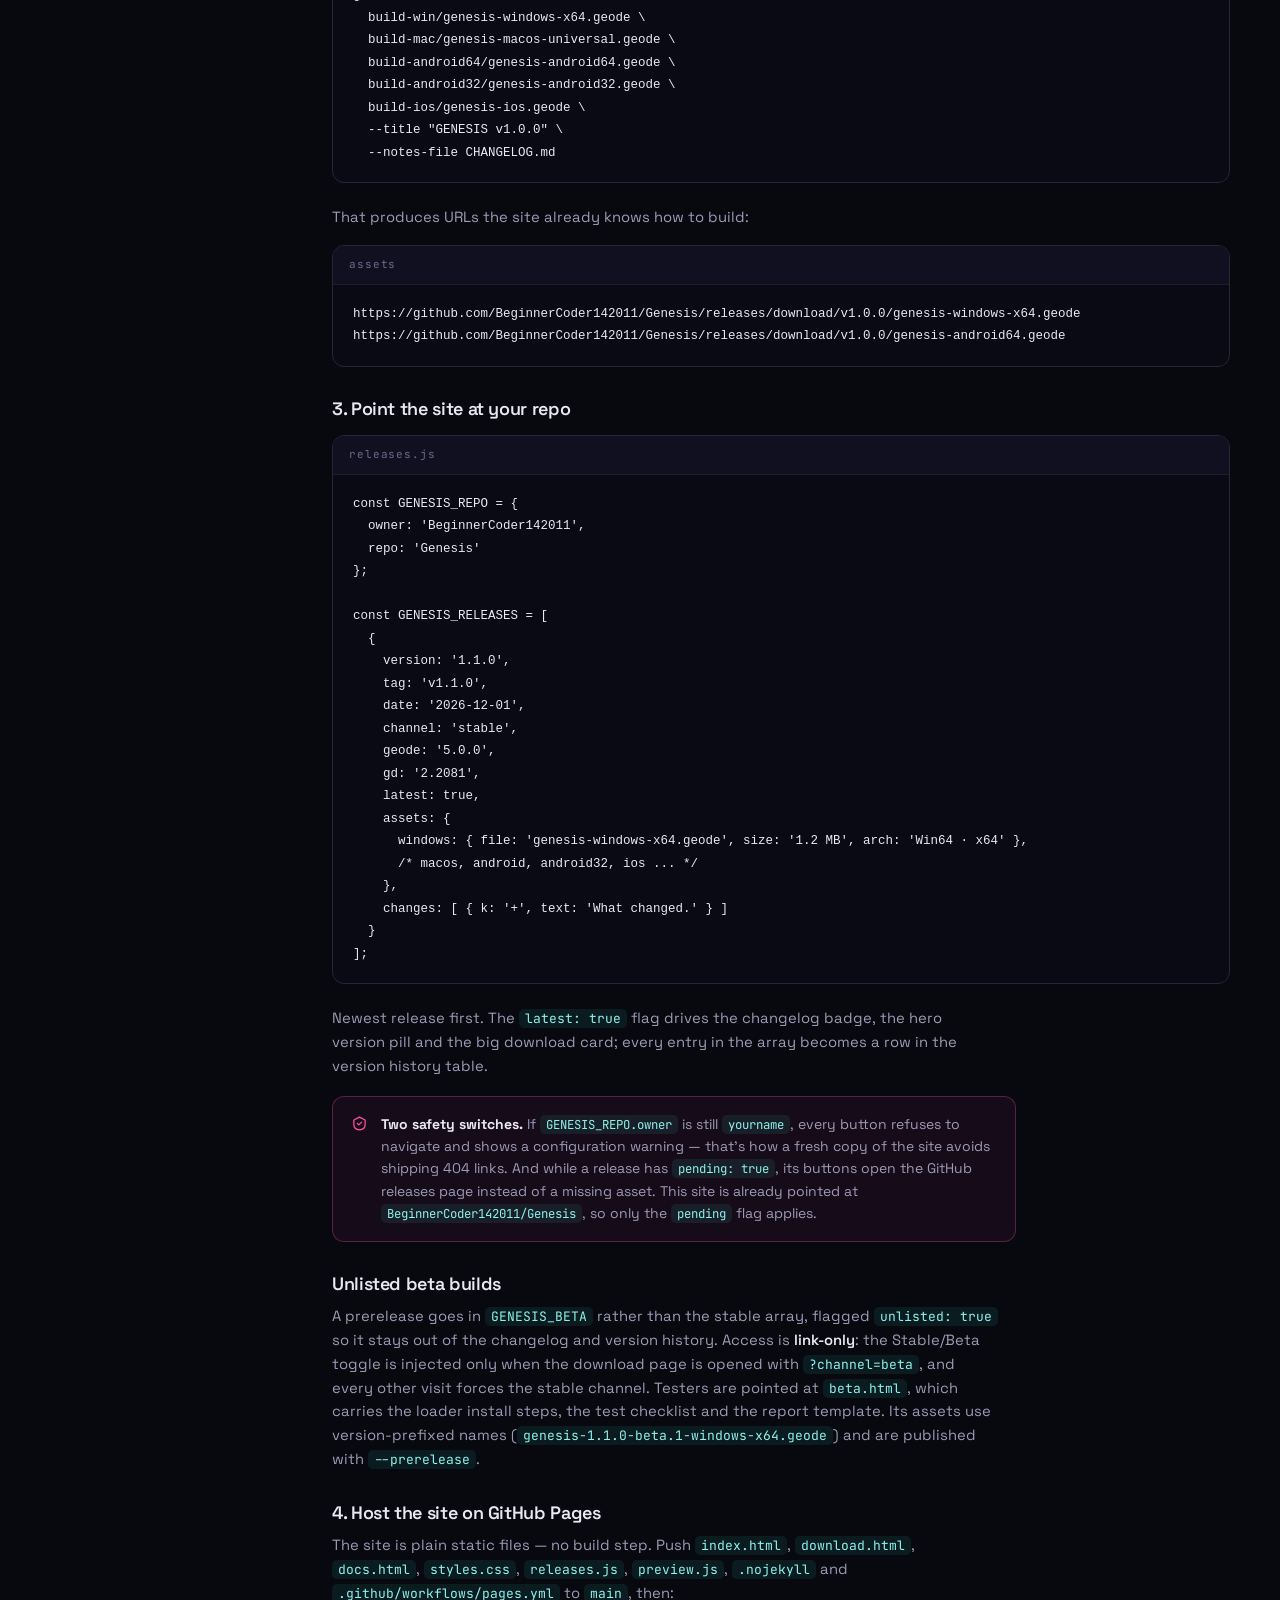
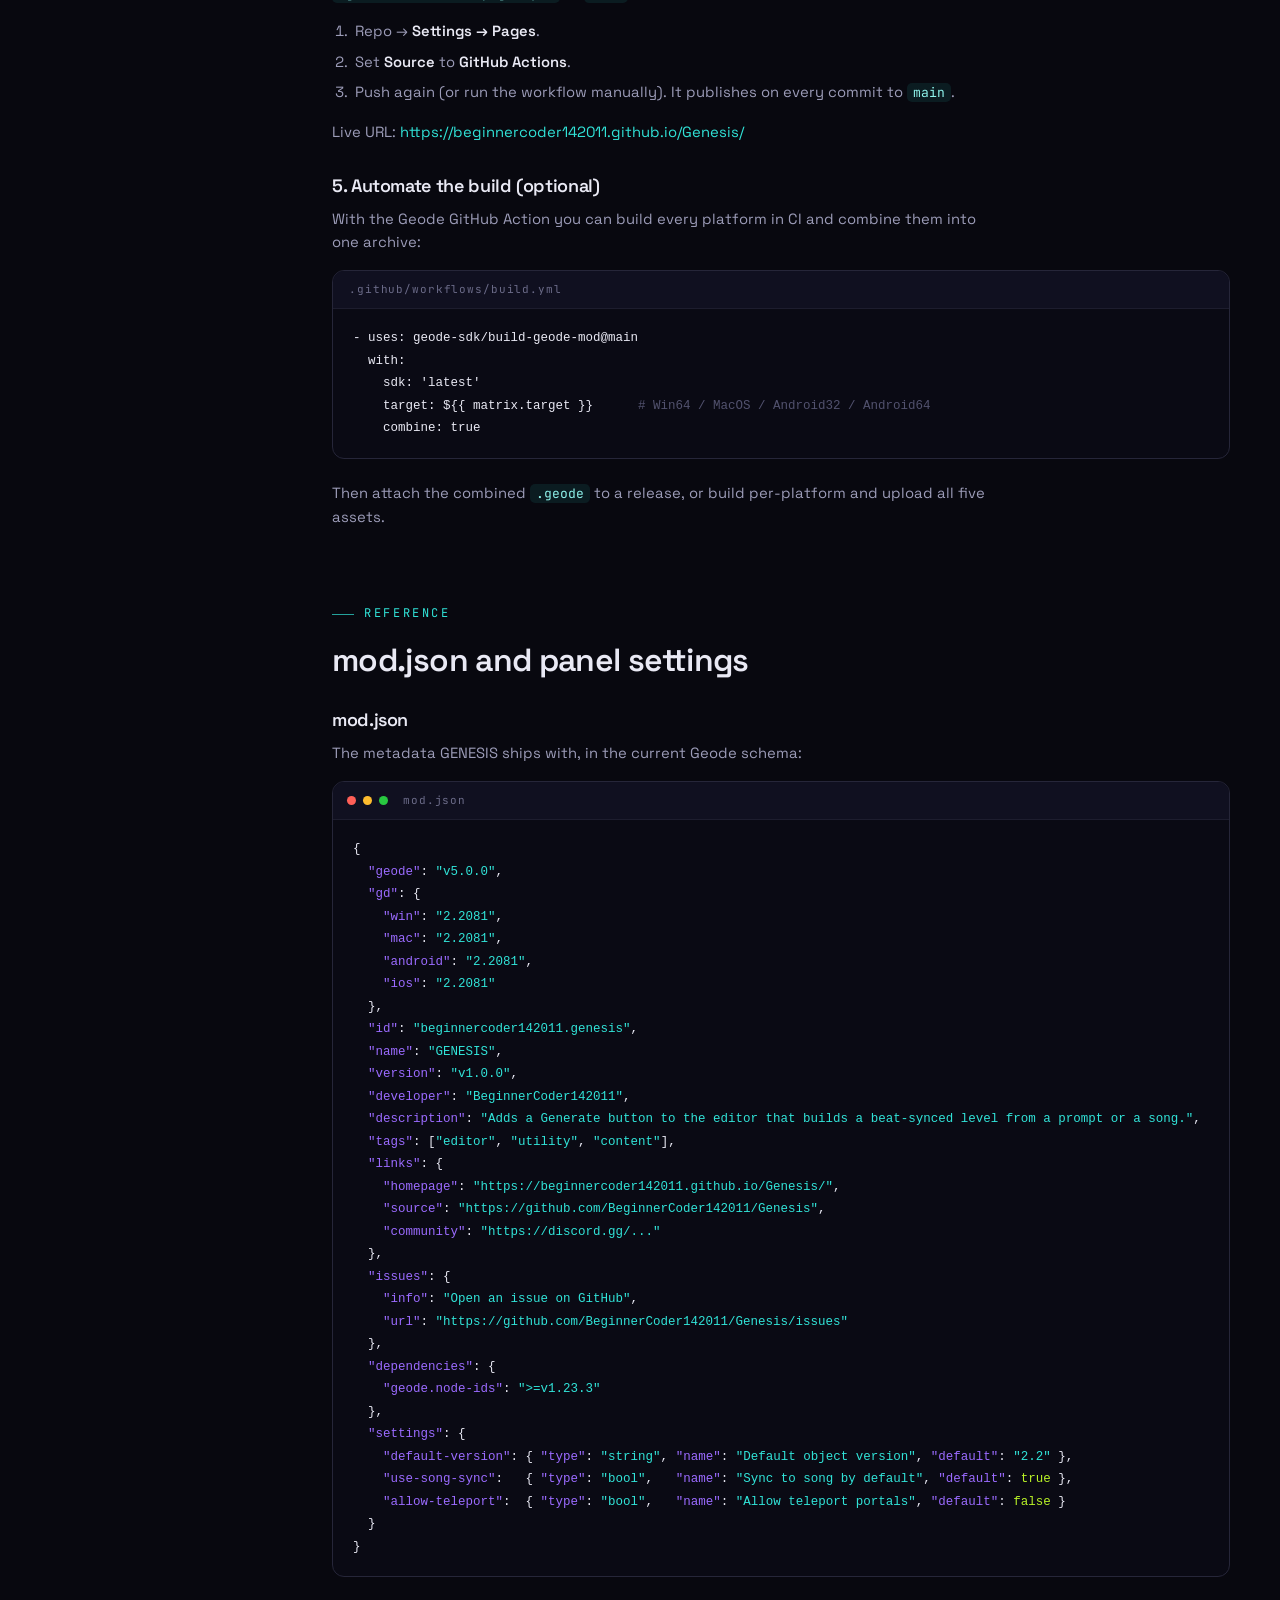
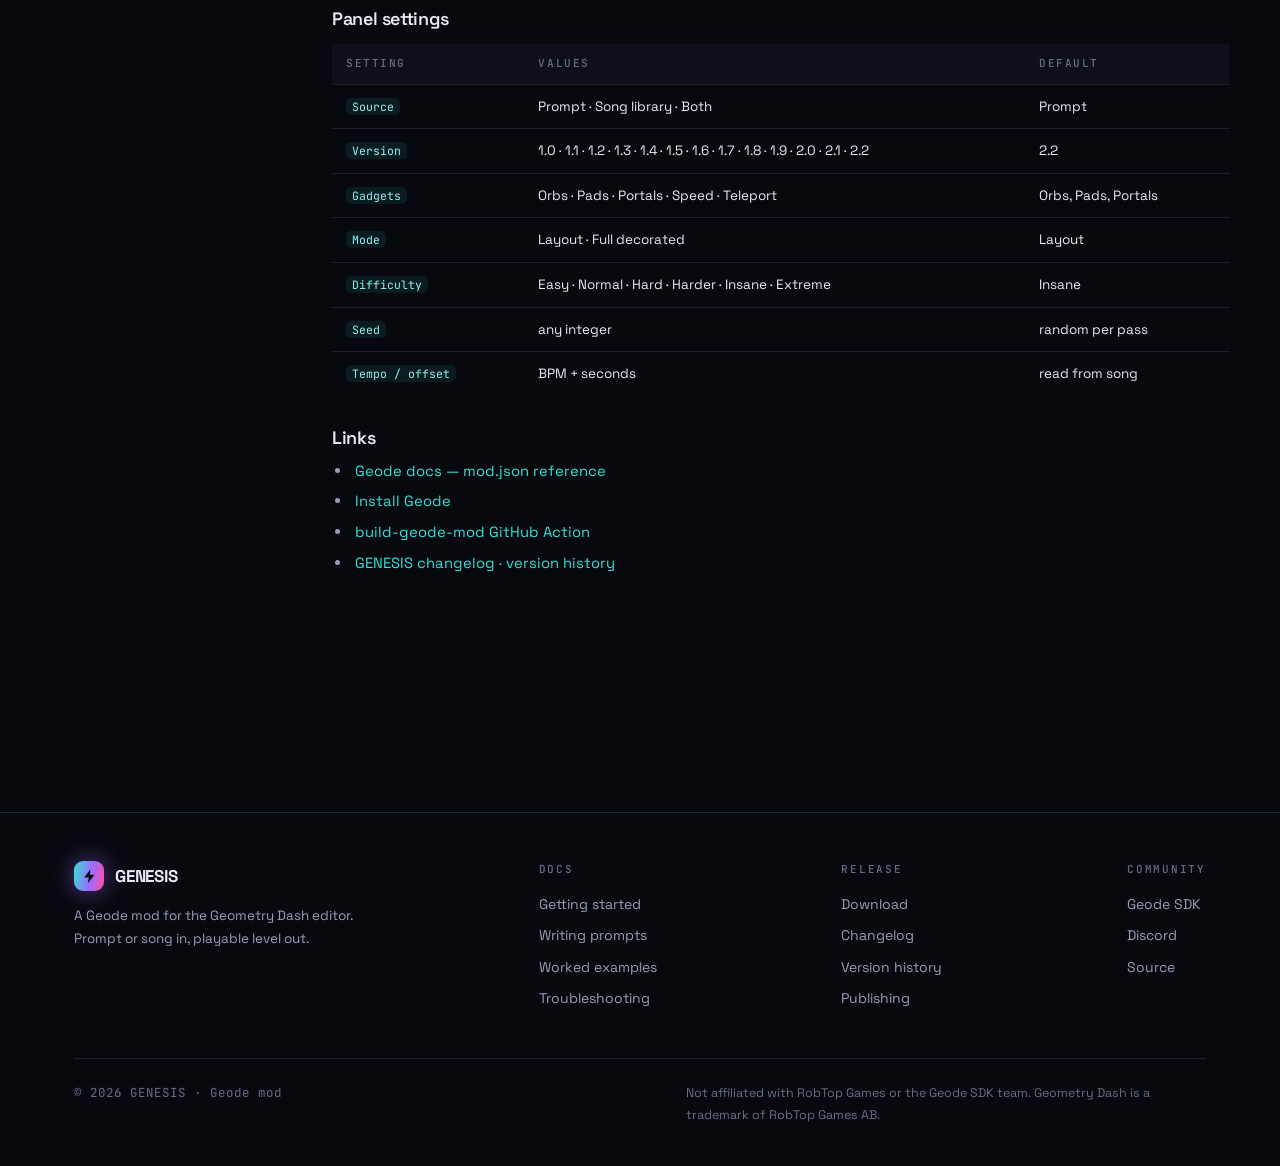
==== commit d1e9ad78: "Prompt styles: vague, object-level, specific" ====
--- a/docs.html
+++ b/docs.html
@@ -158,8 +158,10 @@
       </ul>
 
       <h3>The five slots</h3>
-      <p>A strong prompt fills most of these. Any slot you leave out is filled by the panel settings, so the
-      prompt and the panel should not disagree.</p>
+      <p>
+        A detailed prompt fills most of these; a vague one fills almost none and the panel takes over. Either is
+        valid — just don't let the prompt and the panel contradict each other.
+      </p>
       <table>
         <thead><tr><th>Slot</th><th>Examples</th><th>Effect</th></tr></thead>
         <tbody>
@@ -183,31 +185,54 @@
         <li><b>Decorate as a second pass.</b> Build the layout first, then run a decorated pass over it. Asking for "beautiful decorated extreme" in one go usually produces a worse layout.</li>
       </ol>
 
-      <h3>Words that do nothing</h3>
-      <p>
-        <code>good</code>, <code>fun</code>, <code>cool</code>, <code>epic</code>, <code>feature-worthy</code> —
-        these carry no parameters. They are not harmful, they just don't move the output. Replace them with a
-        difficulty, a duration or a gadget rule.
-      </p>
-
-      <h3>Bad vs. good</h3>
-      <div class="prompt-card bad">
-        <div class="pc-bar">✕ vague</div>
-        <pre>make a good level</pre>
+      <h3>Three styles, all valid</h3>
+      <p>
+        The prompt does not have a "correct" level of detail. Vague, object-level and extremely specific all
+        work — what changes is how much the panel decides for you.
+      </p>
+
+      <table>
+        <thead><tr><th>Style</th><th>Example</th><th>What happens</th></tr></thead>
+        <tbody>
+          <tr>
+            <td><b>Vague</b></td>
+            <td><code>make it cool, something fast</code></td>
+            <td>Only the mood is read. Difficulty, length, gadgets and version come entirely from the panel. Good when you want a surprise; press Re-roll until you like the seed.</td>
+          </tr>
+          <tr>
+            <td><b>Object-level</b></td>
+            <td><code>spikes every 4 blocks, jump orbs over the gaps, no pads</code></td>
+            <td>Named objects and their relationships are treated as placement rules — what to use, roughly how often, and what to exclude. Exact coordinates are read as intent, not literal positions.</td>
+          </tr>
+          <tr>
+            <td><b>Really specific</b></td>
+            <td><code>harder 2.1 spider section, 18 seconds, two dash orbs, one gravity flip at the end, layout only</code></td>
+            <td>Every clause constrains the output: gamemode, difficulty, length, gadget budget, and mode. Closest to a brief you'd hand another creator.</td>
+          </tr>
+        </tbody>
+      </table>
+
+      <h3>Examples of each</h3>
+      <div class="prompt-card bad" style="border-color:rgba(155,107,255,.32)">
+        <div class="pc-bar" style="color:#c9b1ff">vague — works</div>
+        <pre>something that feels like a sunrise, easy</pre>
+      </div>
+      <div class="prompt-card bad" style="border-color:rgba(49,227,216,.32)">
+        <div class="pc-bar" style="color:#8ff3ec">object-level — works</div>
+        <pre>spikes every 4 blocks, orbs over each gap, pads only on the second half, hard</pre>
       </div>
       <div class="prompt-card good">
-        <div class="pc-bar">✓ specific</div>
-        <pre>normal-difficulty cube section for the drop, 20 seconds, pads allowed, no orbs</pre>
-      </div>
-
-      <div class="prompt-card bad">
-        <div class="pc-bar">✕ object dictation</div>
-        <pre>put a spike at x=120, a yellow orb at x=340, then a 2x speed portal at x=520</pre>
-      </div>
-      <div class="prompt-card good">
-        <div class="pc-bar">✓ shape</div>
-        <pre>hard cube timing section, single jumps followed by a short orb chain, one speed change near the end, 15 seconds</pre>
-      </div>
+        <div class="pc-bar">✓ really specific — works</div>
+        <pre>normal-difficulty cube section for the drop, 20 seconds, pads allowed, no orbs, 2.0 object set</pre>
+      </div>
+
+      <h3>Words that still do nothing</h3>
+      <p>
+        Pure filler — <code>good</code>, <code>fun</code>, <code>cool</code>, <code>epic</code>,
+        <code>feature-worthy</code> — carries no parameters on its own. That's fine in a vague prompt, because
+        the panel fills the gaps; it just doesn't steer anything. If you want a specific result, replace the
+        filler with a difficulty, a duration or a gadget rule.
+      </p>
 
       <h3>Panel settings the prompt can't override</h3>
       <table>
